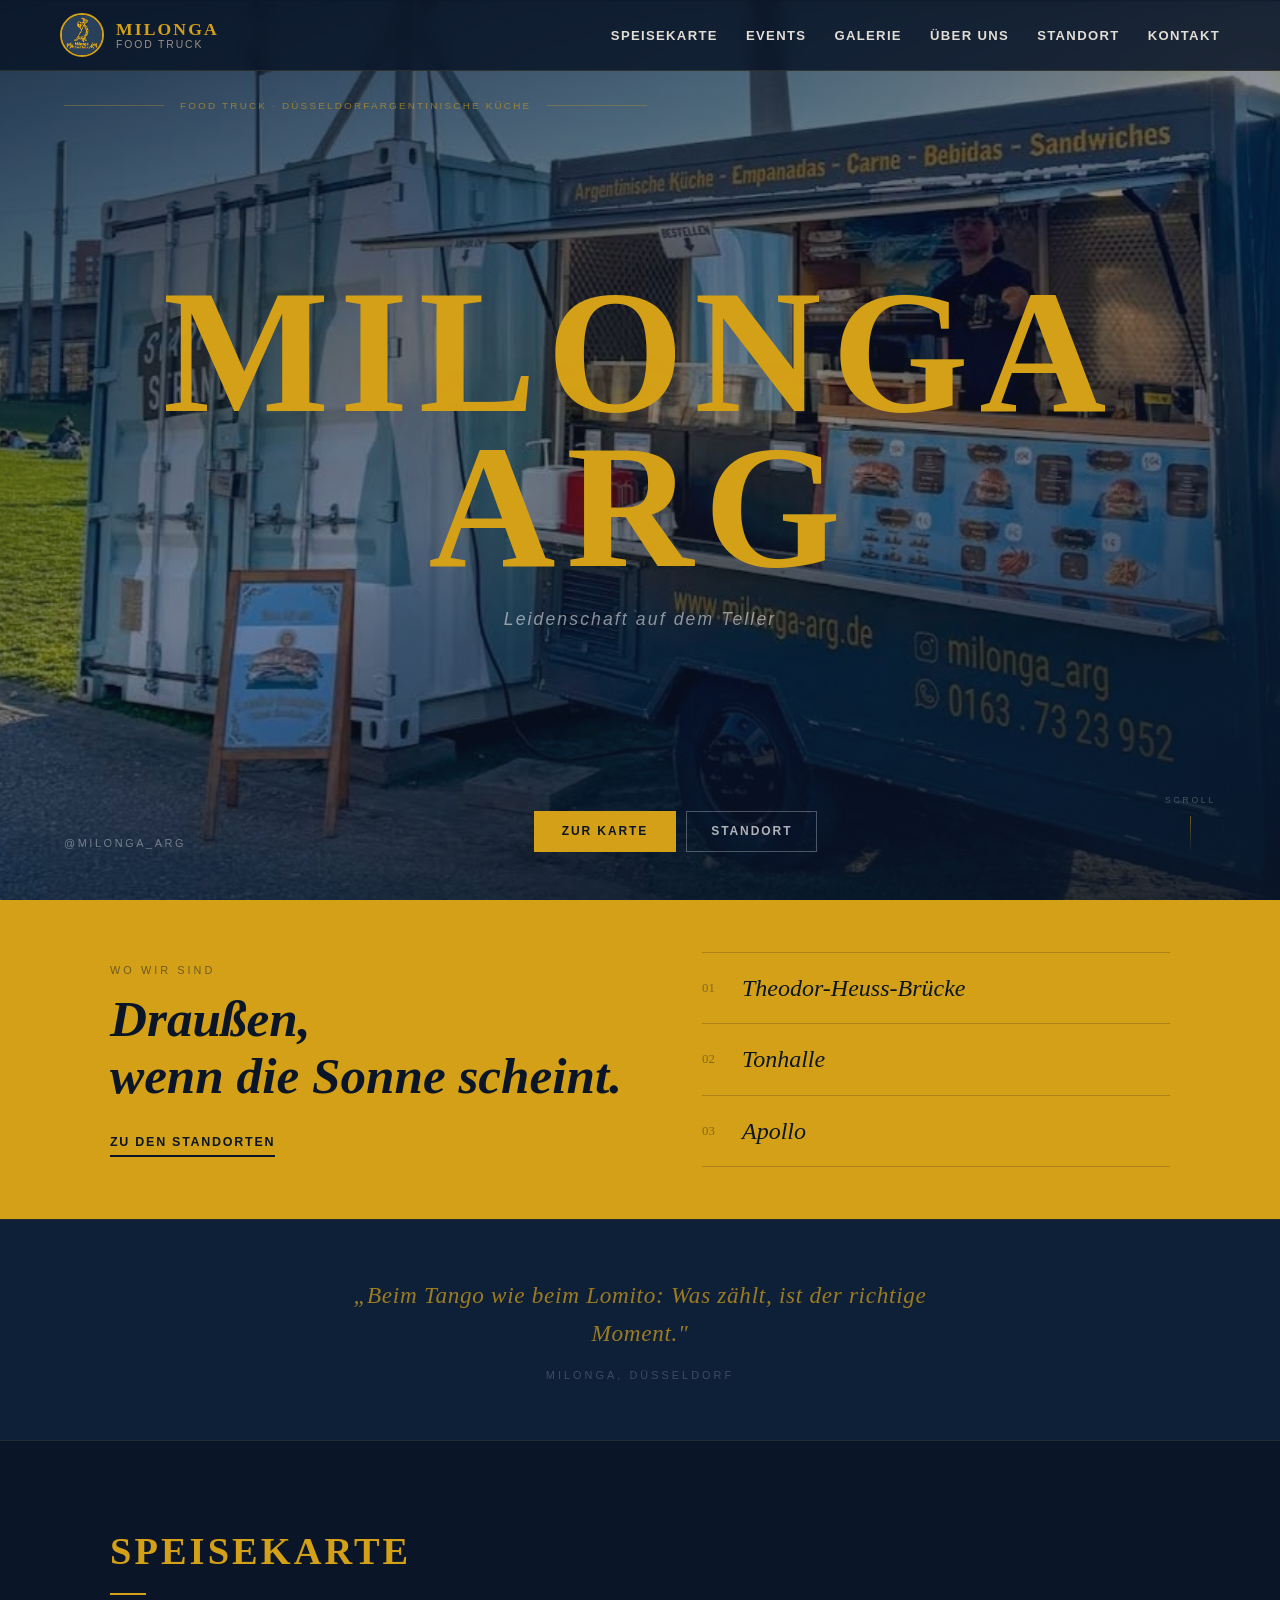
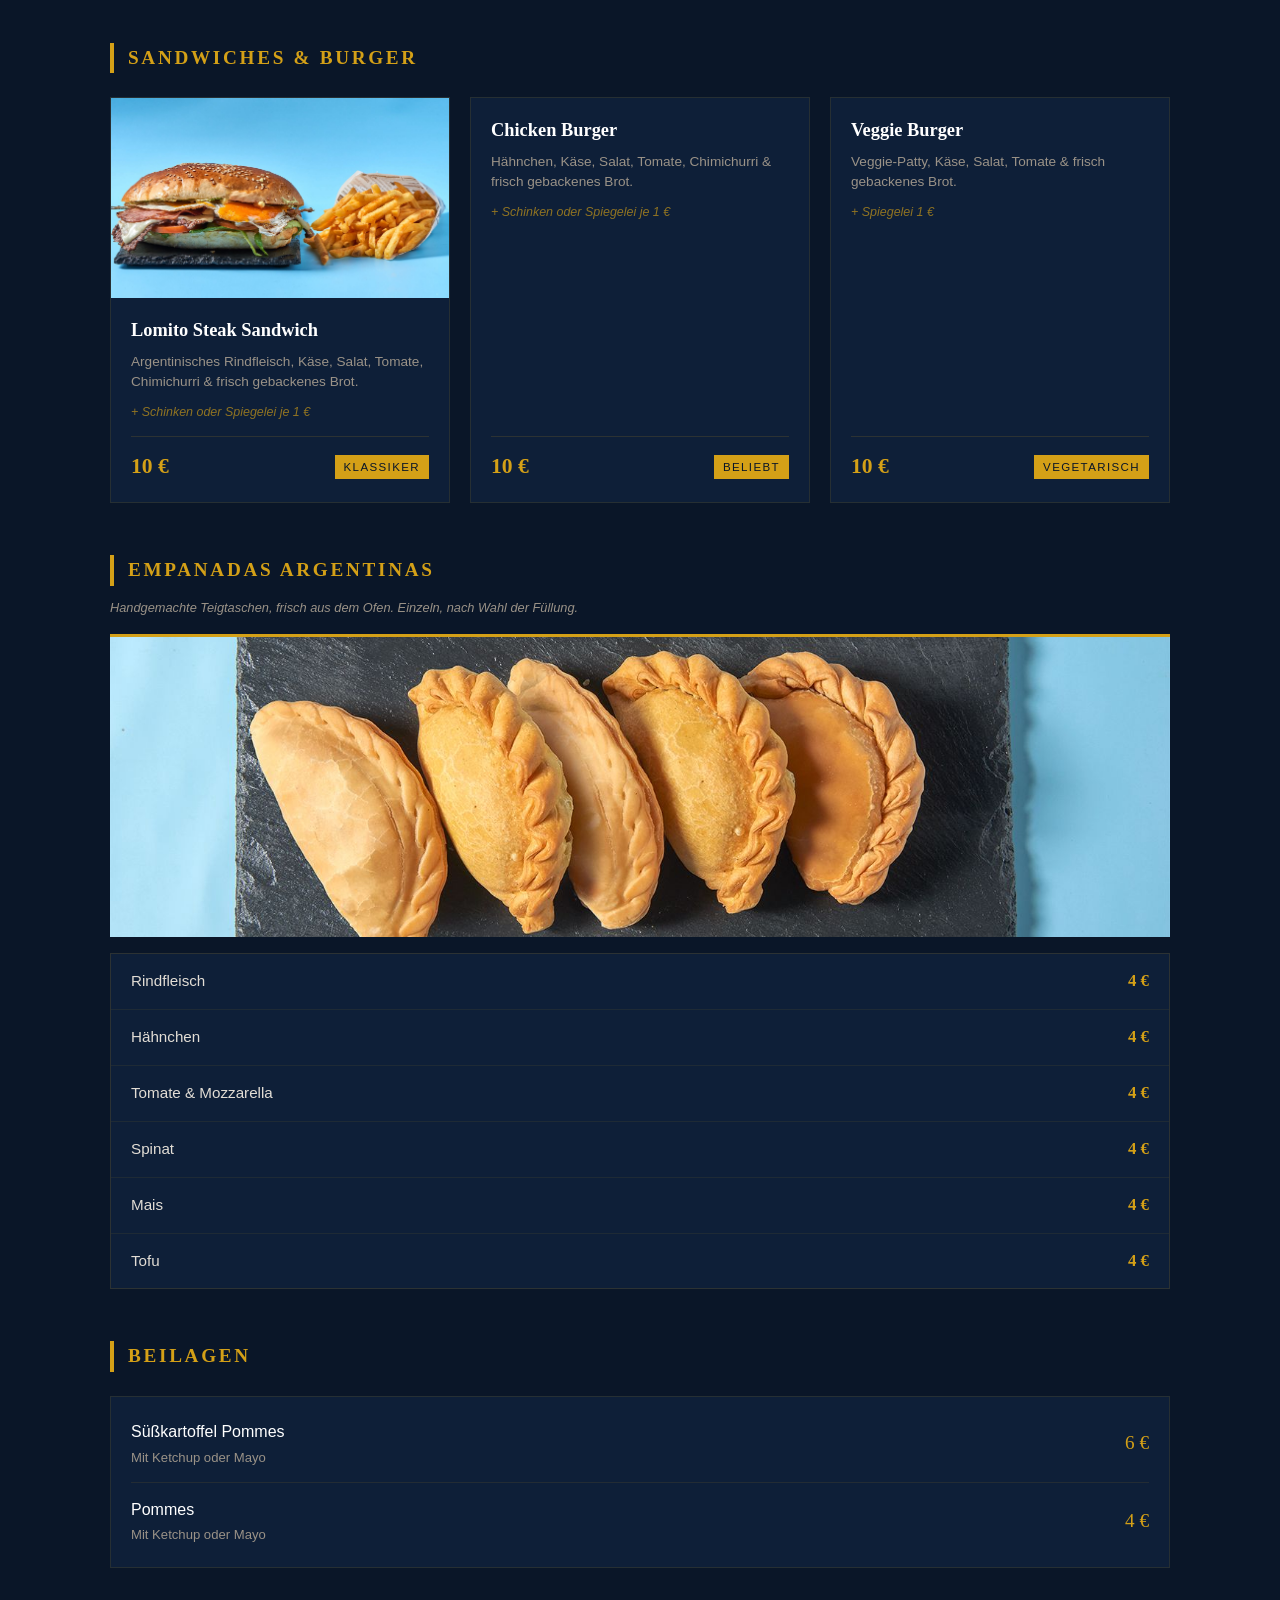
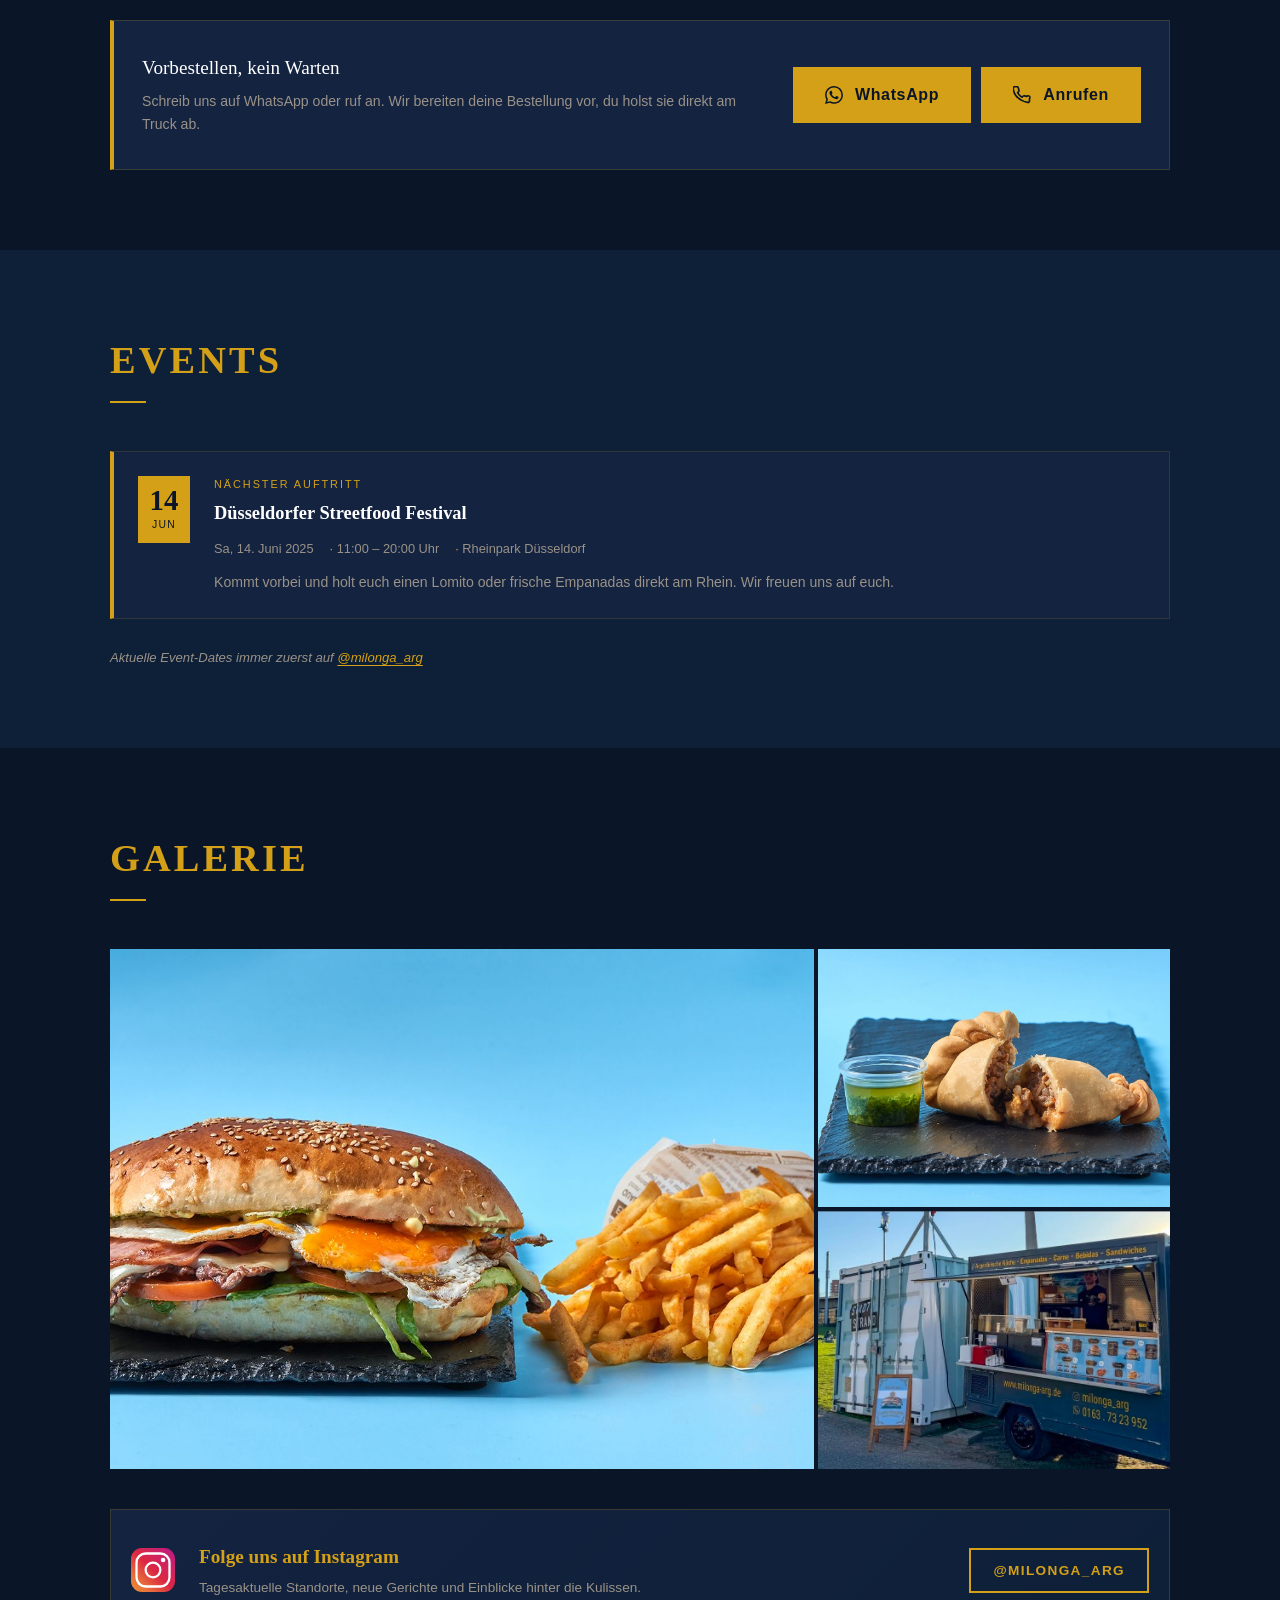
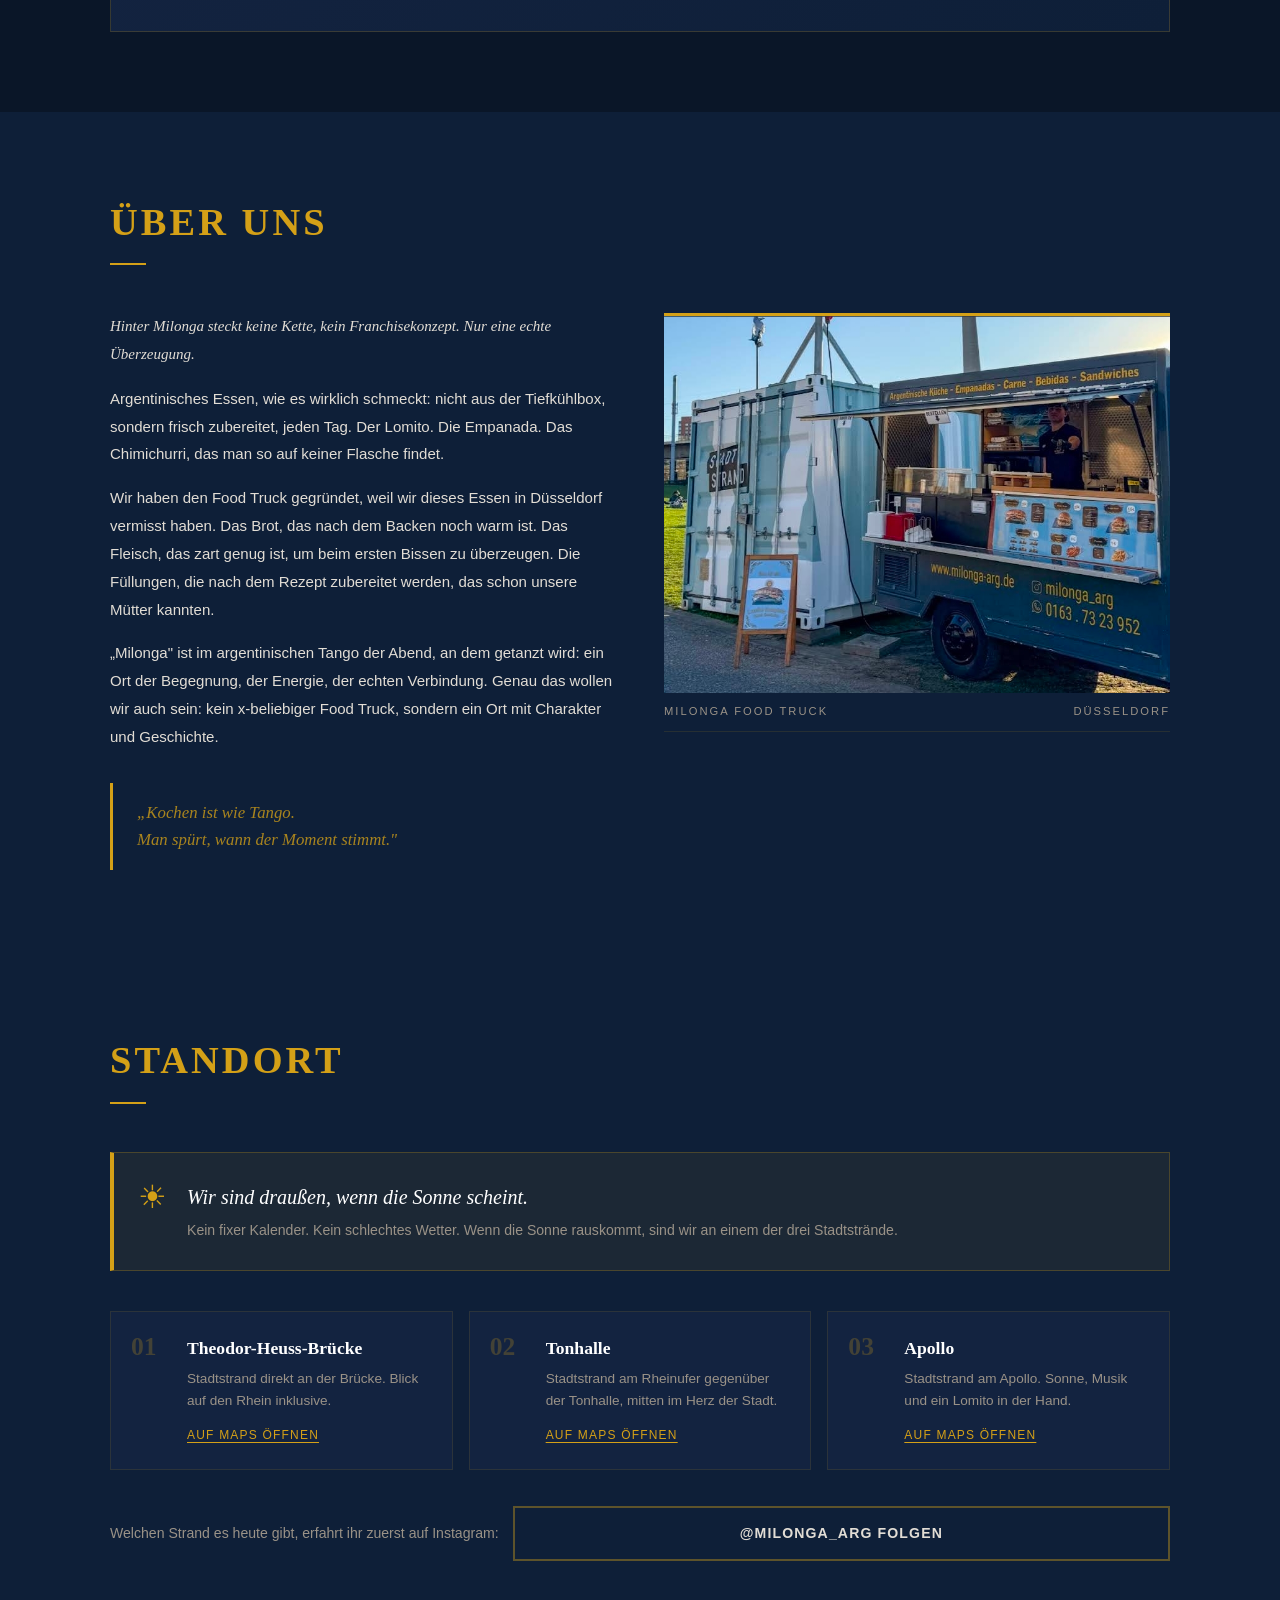
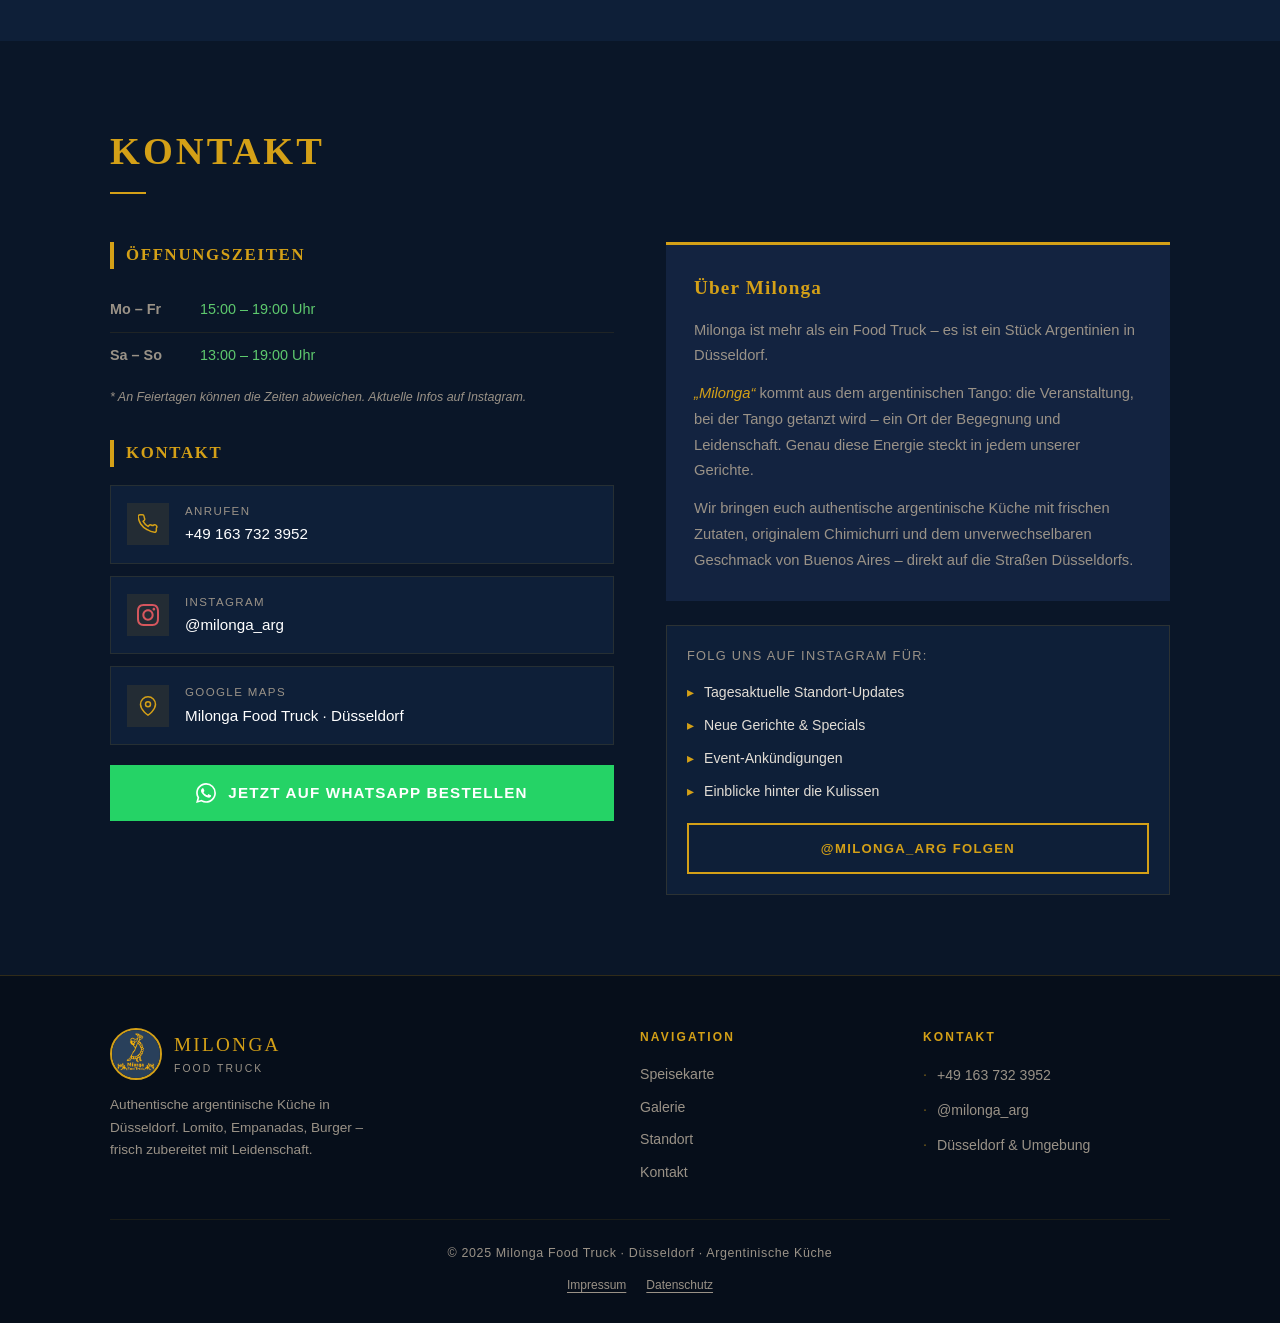
==== index.html @ 4fed6002 "SEO komplett: JSON-LD, Open Graph, Geo-Tags, sitemap, robots.txt - JSON-LD FoodEstablishment Schema " ====
<!DOCTYPE html>
<html lang="de">
<head>
  <meta charset="UTF-8">
  <meta name="viewport" content="width=device-width, initial-scale=1.0">
  <meta name="description" content="Milonga Food Truck – Argentinische Küche in Düsseldorf. Lomito, Empanadas & Burger an der Theodor-Heuss-Brücke, Tonhalle und Apollo. Frisch zubereitet am Rheinufer, wenn die Sonne scheint.">
  <meta name="keywords" content="Food Truck Düsseldorf, argentinisches Essen Düsseldorf, Lomito Düsseldorf, Empanadas Düsseldorf, Stadtstrand Düsseldorf, Theodor-Heuss-Brücke, Tonhalle Düsseldorf, Apollo Düsseldorf, argentinischer Food Truck, Rheinufer Essen, Street Food Düsseldorf">
  <meta name="theme-color" content="#0A1628">
  <meta name="robots" content="index, follow">
  <link rel="canonical" href="https://milonga-foodtruck.de/">

  <!-- Geo Tags Düsseldorf -->
  <meta name="geo.region" content="DE-NW">
  <meta name="geo.placename" content="Düsseldorf">
  <meta name="geo.position" content="51.2217;6.7762">
  <meta name="ICBM" content="51.2217, 6.7762">

  <!-- Open Graph -->
  <meta property="og:type" content="restaurant">
  <meta property="og:url" content="https://milonga-foodtruck.de/">
  <meta property="og:title" content="Milonga Food Truck – Argentinische Küche in Düsseldorf">
  <meta property="og:description" content="Lomito, Empanadas & Burger – frisch zubereitet an Düsseldorfs schönsten Stadtstrände. Theodor-Heuss-Brücke, Tonhalle, Apollo.">
  <meta property="og:image" content="https://milonga-foodtruck.de/img/foodtruck/ea262132-1000150678.jpg">
  <meta property="og:locale" content="de_DE">
  <meta property="og:site_name" content="Milonga Food Truck">

  <!-- Twitter Card -->
  <meta name="twitter:card" content="summary_large_image">
  <meta name="twitter:title" content="Milonga Food Truck – Argentinische Küche in Düsseldorf">
  <meta name="twitter:description" content="Lomito, Empanadas & Burger – frisch zubereitet an Düsseldorfs Stadtstrände. Rheinufer, Theodor-Heuss-Brücke, Tonhalle, Apollo.">
  <meta name="twitter:image" content="https://milonga-foodtruck.de/img/foodtruck/ea262132-1000150678.jpg">

  <title>Milonga Food Truck – Argentinische Küche · Düsseldorf Rheinufer</title>
  <link rel="stylesheet" href="css/style.css">

  <!-- Structured Data: Local Food Truck -->
  <script type="application/ld+json">
  {
    "@context": "https://schema.org",
    "@type": "FoodEstablishment",
    "name": "Milonga Food Truck",
    "description": "Argentinischer Food Truck in Düsseldorf. Lomito, Empanadas, Chicken Burger – frisch zubereitet an den Stadtstrände am Rheinufer.",
    "url": "https://milonga-foodtruck.de",
    "telephone": "+491637323952",
    "email": "hello@milonga-arg.de",
    "servesCuisine": ["Argentinisch", "Street Food", "Südamerikanisch"],
    "priceRange": "€",
    "image": "https://milonga-foodtruck.de/img/foodtruck/ea262132-1000150678.jpg",
    "address": {
      "@type": "PostalAddress",
      "streetAddress": "Rheinwerft 50",
      "addressLocality": "Düsseldorf",
      "postalCode": "40213",
      "addressCountry": "DE"
    },
    "geo": {
      "@type": "GeoCoordinates",
      "latitude": 51.2217,
      "longitude": 6.7762
    },
    "openingHoursSpecification": [
      {
        "@type": "OpeningHoursSpecification",
        "dayOfWeek": ["Monday","Tuesday","Wednesday","Thursday","Friday"],
        "opens": "15:00",
        "closes": "19:00"
      },
      {
        "@type": "OpeningHoursSpecification",
        "dayOfWeek": ["Saturday","Sunday"],
        "opens": "13:00",
        "closes": "19:00"
      }
    ],
    "sameAs": ["https://www.instagram.com/milonga_arg"],
    "areaServed": {
      "@type": "City",
      "name": "Düsseldorf"
    },
    "location": [
      {
        "@type": "Place",
        "name": "Stadtstrand Theodor-Heuss-Brücke",
        "address": {
          "@type": "PostalAddress",
          "addressLocality": "Düsseldorf",
          "addressCountry": "DE"
        }
      },
      {
        "@type": "Place",
        "name": "Stadtstrand Tonhalle",
        "address": {
          "@type": "PostalAddress",
          "addressLocality": "Düsseldorf",
          "addressCountry": "DE"
        }
      },
      {
        "@type": "Place",
        "name": "Stadtstrand Apollo",
        "address": {
          "@type": "PostalAddress",
          "addressLocality": "Düsseldorf",
          "addressCountry": "DE"
        }
      }
    ]
  }
  </script>
</head>
<body>

<!-- ════════════════════════════════════════════════════════════════════
     NAVBAR
════════════════════════════════════════════════════════════════════ -->
<nav id="navbar" role="navigation" aria-label="Hauptnavigation">
  <div class="nav-inner">
    <a href="#hero" class="nav-brand" aria-label="Milonga Food Truck – Startseite">
      <img src="img/logo/37cf4174-1000150687.jpg" alt="Milonga Logo" class="nav-logo">
      <div class="nav-brand-text">
        <span class="nav-brand-name">Milonga</span>
        <span class="nav-brand-sub">Food Truck</span>
      </div>
    </a>

    <ul class="nav-links" role="list">
      <li><a href="#speisekarte">Speisekarte</a></li>
      <li><a href="#events">Events</a></li>
      <li><a href="#galerie">Galerie</a></li>
      <li><a href="#ueber-uns">Über uns</a></li>
      <li><a href="#standort">Standort</a></li>
      <li><a href="#kontakt">Kontakt</a></li>
    </ul>

    <button id="burger" aria-label="Menü öffnen" aria-expanded="false" aria-controls="mobile-nav">
      <span></span>
      <span></span>
      <span></span>
    </button>
  </div>
</nav>

<!-- ════════════════════════════════════════════════════════════════════
     MOBILE NAV OVERLAY
════════════════════════════════════════════════════════════════════ -->
<div id="mobile-nav" role="dialog" aria-label="Mobile Navigation" aria-modal="true">
  <a href="#speisekarte">Speisekarte</a>
  <a href="#events">Events</a>
  <a href="#galerie">Galerie</a>
  <a href="#ueber-uns">Über uns</a>
  <a href="#standort">Standort</a>
  <a href="#kontakt">Kontakt</a>
  <div class="mobile-nav-divider"></div>
  <div class="mobile-nav-social">
    <a href="tel:+491637323952">+49 163 732 3952</a>
    <a href="https://www.instagram.com/milonga_arg" target="_blank" rel="noopener">@milonga_arg</a>
  </div>
</div>

<!-- ════════════════════════════════════════════════════════════════════
     HERO
════════════════════════════════════════════════════════════════════ -->
<section id="hero" aria-label="Willkommen bei Milonga Food Truck">
  <video
    class="hero-video"
    autoplay
    loop
    muted
    playsinline
    poster="img/foodtruck/ea262132-1000150678.jpg"
    aria-hidden="true">
    <source src="video/lv_0_20260512170710.mp4" type="video/mp4">
  </video>
  <div class="hero-overlay"></div>

  <div class="hero-inner">

    <div class="hero-top">
      <span class="hero-rule-line"></span>
      <span class="hero-eyebrow">Food Truck · Düsseldorf<br class="eyebrow-br">Argentinische Küche</span>
      <span class="hero-rule-line"></span>
    </div>

    <div class="hero-center">
      <h1 class="hero-title">Milonga<br>Arg</h1>
      <p class="hero-tagline">Leidenschaft auf dem Teller</p>
    </div>

    <div class="hero-bottom">
      <a href="https://www.instagram.com/milonga_arg" target="_blank" rel="noopener" class="hero-social">@milonga_arg</a>
      <div class="hero-actions">
        <a href="#speisekarte" class="hero-btn-primary">Zur Karte</a>
        <a href="#standort" class="hero-btn-ghost">Standort</a>
      </div>
      <div class="hero-scroll-hint" aria-hidden="true">
        <span>Scroll</span>
        <div class="hero-scroll-bar"></div>
      </div>
    </div>

  </div>
</section>

<!-- Standort-Strip -->
<div class="wo-wir-sind">
  <div class="container">
    <div class="wo-wir-sind-inner">
      <div class="wo-wir-sind-left">
        <p class="wo-wir-sind-label">Wo wir sind</p>
        <h2 class="wo-wir-sind-headline">Draußen,<br>wenn die Sonne scheint.</h2>
        <a href="#standort" class="wo-wir-sind-link">Zu den Standorten</a>
      </div>
      <div class="wo-wir-sind-orte">
        <div class="wo-ort">
          <span class="wo-ort-nr">01</span>
          <span class="wo-ort-name">Theodor-Heuss-Brücke</span>
        </div>
        <div class="wo-ort">
          <span class="wo-ort-nr">02</span>
          <span class="wo-ort-name">Tonhalle</span>
        </div>
        <div class="wo-ort">
          <span class="wo-ort-nr">03</span>
          <span class="wo-ort-name">Apollo</span>
        </div>
      </div>
    </div>
  </div>
</div>

<!-- Quote -->
<div class="site-quote">
  <div class="container">
    <blockquote>
      <p>„Beim Tango wie beim Lomito: Was zählt, ist der richtige Moment."</p>
      <cite>Milonga, Düsseldorf</cite>
    </blockquote>
  </div>
</div>

<!-- ════════════════════════════════════════════════════════════════════
     SPEISEKARTE
════════════════════════════════════════════════════════════════════ -->
<section id="speisekarte" class="section" aria-labelledby="speisekarte-title">
  <div class="container">
    <h2 class="section-title" id="speisekarte-title">Speisekarte</h2>
    <span class="section-line" aria-hidden="true"></span>

    <!-- Sandwiches & Burger -->
    <div class="menu-group fade-in">
      <h3 class="menu-group-title">Sandwiches &amp; Burger</h3>
      <div class="menu-grid">

        <article class="menu-card">
          <img src="img/lomito-pommes/IMG-20260529-WA0011.jpg" alt="Lomito Steak Sandwich mit Pommes" class="menu-card-img" loading="lazy">
          <div class="menu-card-body">
            <div>
              <h4 class="menu-card-name">Lomito Steak Sandwich</h4>
              <p class="menu-card-desc">Argentinisches Rindfleisch, Käse, Salat, Tomate, Chimichurri &amp; frisch gebackenes Brot.</p>
              <p class="menu-card-extras">+ Schinken oder Spiegelei je 1 €</p>
            </div>
            <div class="menu-card-footer">
              <span class="menu-card-price">10 €</span>
              <span class="menu-card-badge">Klassiker</span>
            </div>
          </div>
        </article>

        <article class="menu-card">
          <div class="menu-card-body">
            <div>
              <h4 class="menu-card-name">Chicken Burger</h4>
              <p class="menu-card-desc">Hähnchen, Käse, Salat, Tomate, Chimichurri &amp; frisch gebackenes Brot.</p>
              <p class="menu-card-extras">+ Schinken oder Spiegelei je 1 €</p>
            </div>
            <div class="menu-card-footer">
              <span class="menu-card-price">10 €</span>
              <span class="menu-card-badge">Beliebt</span>
            </div>
          </div>
        </article>

        <article class="menu-card">
          <div class="menu-card-body">
            <div>
              <h4 class="menu-card-name">Veggie Burger</h4>
              <p class="menu-card-desc">Veggie-Patty, Käse, Salat, Tomate &amp; frisch gebackenes Brot.</p>
              <p class="menu-card-extras">+ Spiegelei 1 €</p>
            </div>
            <div class="menu-card-footer">
              <span class="menu-card-price">10 €</span>
              <span class="menu-card-badge">Vegetarisch</span>
            </div>
          </div>
        </article>

      </div>
    </div>

    <!-- Empanadas -->
    <div class="menu-group fade-in">
      <h3 class="menu-group-title">Empanadas Argentinas</h3>
      <p class="menu-group-note">Handgemachte Teigtaschen, frisch aus dem Ofen. Einzeln, nach Wahl der Füllung.</p>
      <div class="empanada-photo">
        <img src="img/empanadas-geschlossen/IMG-20260529-WA0012.jpg" alt="Fünf handgemachte Empanadas Argentinas auf Schiefer" loading="lazy">
      </div>
      <div class="empanada-list">
        <div class="empanada-item">
          <span>Rindfleisch</span>
          <span class="empanada-item-price">4 €</span>
        </div>
        <div class="empanada-item">
          <span>Hähnchen</span>
          <span class="empanada-item-price">4 €</span>
        </div>
        <div class="empanada-item">
          <span>Tomate &amp; Mozzarella</span>
          <span class="empanada-item-price">4 €</span>
        </div>
        <div class="empanada-item">
          <span>Spinat</span>
          <span class="empanada-item-price">4 €</span>
        </div>
        <div class="empanada-item">
          <span>Mais</span>
          <span class="empanada-item-price">4 €</span>
        </div>
        <div class="empanada-item">
          <span>Tofu</span>
          <span class="empanada-item-price">4 €</span>
        </div>
      </div>
    </div>

    <!-- Beilagen -->
    <div class="menu-group fade-in">
      <h3 class="menu-group-title">Beilagen</h3>
      <div class="beilage-box">
        <div class="beilage-row">
          <div>
            <div class="beilage-name">Süßkartoffel Pommes</div>
            <div class="beilage-desc">Mit Ketchup oder Mayo</div>
          </div>
          <span class="beilage-price">6 €</span>
        </div>
        <div class="beilage-row">
          <div>
            <div class="beilage-name">Pommes</div>
            <div class="beilage-desc">Mit Ketchup oder Mayo</div>
          </div>
          <span class="beilage-price">4 €</span>
        </div>
      </div>
    </div>

    <!-- Bestell-CTA -->
    <div class="order-cta fade-in">
      <div class="order-cta-text">
        <p class="order-cta-heading">Vorbestellen, kein Warten</p>
        <p class="order-cta-sub">Schreib uns auf WhatsApp oder ruf an. Wir bereiten deine Bestellung vor, du holst sie direkt am Truck ab.</p>
      </div>
      <div class="order-cta-actions">
        <a href="https://wa.me/491637323952?text=Hallo!%20Ich%20m%C3%B6chte%20gerne%20vorbestellen." target="_blank" rel="noopener" class="order-cta-btn order-cta-btn--wa">
          <svg width="18" height="18" viewBox="0 0 24 24" fill="currentColor" aria-hidden="true">
            <path d="M17.472 14.382c-.297-.149-1.758-.867-2.03-.967-.273-.099-.471-.148-.67.15-.197.297-.767.966-.94 1.164-.173.199-.347.223-.644.075-.297-.15-1.255-.463-2.39-1.475-.883-.788-1.48-1.761-1.653-2.059-.173-.297-.018-.458.13-.606.134-.133.298-.347.446-.52.149-.174.198-.298.298-.497.099-.198.05-.371-.025-.52-.075-.149-.669-1.612-.916-2.207-.242-.579-.487-.5-.669-.51-.173-.008-.371-.01-.57-.01-.198 0-.52.074-.792.372-.272.297-1.04 1.016-1.04 2.479 0 1.462 1.065 2.875 1.213 3.074.149.198 2.096 3.2 5.077 4.487.709.306 1.262.489 1.694.625.712.227 1.36.195 1.871.118.571-.085 1.758-.719 2.006-1.413.248-.694.248-1.289.173-1.413-.074-.124-.272-.198-.57-.347m-5.421 7.403h-.004a9.87 9.87 0 01-5.031-1.378l-.361-.214-3.741.982.998-3.648-.235-.374a9.86 9.86 0 01-1.51-5.26c.001-5.45 4.436-9.884 9.888-9.884 2.64 0 5.122 1.03 6.988 2.898a9.825 9.825 0 012.893 6.994c-.003 5.45-4.437 9.884-9.885 9.884m8.413-18.297A11.815 11.815 0 0012.05 0C5.495 0 .16 5.335.157 11.892c0 2.096.547 4.142 1.588 5.945L.057 24l6.305-1.654a11.882 11.882 0 005.683 1.448h.005c6.554 0 11.89-5.335 11.893-11.893a11.821 11.821 0 00-3.48-8.413z"/>
          </svg>
          WhatsApp
        </a>
        <a href="tel:+491637323952" class="order-cta-btn">
          <svg width="18" height="18" viewBox="0 0 24 24" fill="none" stroke="currentColor" stroke-width="2.2" stroke-linecap="round" stroke-linejoin="round" aria-hidden="true">
            <path d="M22 16.92v3a2 2 0 01-2.18 2 19.79 19.79 0 01-8.63-3.07A19.5 19.5 0 013.27 12 19.79 19.79 0 01.22 3.43 2 2 0 012.22 1h3a2 2 0 012 1.72c.127.96.361 1.903.7 2.81a2 2 0 01-.45 2.11L6.09 8.91a16 16 0 006 6l1.27-1.27a2 2 0 012.11-.45c.907.339 1.85.573 2.81.7A2 2 0 0122 16.92z"/>
          </svg>
          Anrufen
        </a>
      </div>
    </div>
  </div>
</section>

<!-- ════════════════════════════════════════════════════════════════════
     EVENTS
════════════════════════════════════════════════════════════════════ -->
<section id="events" class="section" aria-labelledby="events-title">
  <div class="container">
    <h2 class="section-title" id="events-title">Events</h2>
    <span class="section-line" aria-hidden="true"></span>

    <div class="events-grid">

      <article class="event-card fade-in">
        <div class="event-date">
          <span class="event-day">14</span>
          <span class="event-month">Jun</span>
        </div>
        <div class="event-body">
          <p class="event-label">Nächster Auftritt</p>
          <h3 class="event-name">Düsseldorfer Streetfood Festival</h3>
          <div class="event-meta">
            <span>Sa, 14. Juni 2025</span>
            <span>11:00 – 20:00 Uhr</span>
            <span>Rheinpark Düsseldorf</span>
          </div>
          <p class="event-desc">Kommt vorbei und holt euch einen Lomito oder frische Empanadas direkt am Rhein. Wir freuen uns auf euch.</p>
        </div>
      </article>

    </div>

    <p class="events-hint fade-in">Aktuelle Event-Dates immer zuerst auf <a href="https://www.instagram.com/milonga_arg" target="_blank" rel="noopener">@milonga_arg</a></p>
  </div>
</section>

<!-- ════════════════════════════════════════════════════════════════════
     GALERIE
════════════════════════════════════════════════════════════════════ -->
<section id="galerie" class="section" aria-labelledby="galerie-title">
  <div class="container">
    <h2 class="section-title" id="galerie-title">Galerie</h2>
    <span class="section-line" aria-hidden="true"></span>

    <div class="gallery-grid fade-in">
      <div class="gallery-item">
        <img src="img/lomito-pommes/IMG-20260529-WA0011.jpg" alt="Lomito Steak Sandwich mit Pommes" loading="lazy">
        <div class="gallery-overlay">
          <p class="gallery-caption">Lomito mit Pommes</p>
        </div>
      </div>
      <div class="gallery-item">
        <img src="img/empanada-reis/IMG-20260529-WA0010.jpg" alt="Aufgeschnittene Empanada mit Chimichurri" loading="lazy">
        <div class="gallery-overlay">
          <p class="gallery-caption">Empanada Rindfleisch</p>
        </div>
      </div>
      <div class="gallery-item">
        <img src="img/foodtruck/ea262132-1000150678.jpg" alt="Milonga Food Truck in Düsseldorf" loading="lazy">
        <div class="gallery-overlay">
          <p class="gallery-caption">Unser Truck</p>
        </div>
      </div>
    </div>

    <!-- Instagram Banner -->
    <div class="insta-banner fade-in">
      <div class="insta-banner-inner">
        <svg class="insta-icon" viewBox="0 0 48 48" fill="none" aria-hidden="true">
          <defs>
            <linearGradient id="ig-grad" x1="0" y1="48" x2="48" y2="0" gradientUnits="userSpaceOnUse">
              <stop offset="0%" stop-color="#f09433"/>
              <stop offset="25%" stop-color="#e6683c"/>
              <stop offset="50%" stop-color="#dc2743"/>
              <stop offset="75%" stop-color="#cc2366"/>
              <stop offset="100%" stop-color="#bc1888"/>
            </linearGradient>
          </defs>
          <rect width="48" height="48" rx="12" fill="url(#ig-grad)"/>
          <circle cx="24" cy="24" r="8" stroke="#fff" stroke-width="2.5" fill="none"/>
          <circle cx="35" cy="13" r="2.5" fill="#fff"/>
          <rect x="6" y="6" width="36" height="36" rx="10" stroke="#fff" stroke-width="2.5" fill="none"/>
        </svg>
        <div class="insta-text">
          <h3>Folge uns auf Instagram</h3>
          <p>Tagesaktuelle Standorte, neue Gerichte und Einblicke hinter die Kulissen.</p>
        </div>
        <a href="https://www.instagram.com/milonga_arg" target="_blank" rel="noopener" class="insta-link">
          @milonga_arg
        </a>
      </div>
    </div>
  </div>
</section>

<!-- ════════════════════════════════════════════════════════════════════
     ÜBER UNS
════════════════════════════════════════════════════════════════════ -->
<section id="ueber-uns" class="section" aria-labelledby="ueber-title">
  <div class="container">
    <h2 class="section-title" id="ueber-title">Über uns</h2>
    <span class="section-line" aria-hidden="true"></span>

    <div class="ueber-layout">

      <div class="ueber-text fade-in">
        <p class="ueber-lead">
          Hinter Milonga steckt keine Kette, kein Franchisekonzept. Nur eine echte Überzeugung.
        </p>
        <p>
          Argentinisches Essen, wie es wirklich schmeckt: nicht aus der Tiefkühlbox, sondern
          frisch zubereitet, jeden Tag. Der Lomito. Die Empanada. Das Chimichurri, das man
          so auf keiner Flasche findet.
        </p>
        <p>
          Wir haben den Food Truck gegründet, weil wir dieses Essen in Düsseldorf vermisst haben.
          Das Brot, das nach dem Backen noch warm ist. Das Fleisch, das zart genug ist, um
          beim ersten Bissen zu überzeugen. Die Füllungen, die nach dem Rezept zubereitet werden,
          das schon unsere Mütter kannten.
        </p>
        <p>
          „Milonga" ist im argentinischen Tango der Abend, an dem getanzt wird: ein Ort
          der Begegnung, der Energie, der echten Verbindung. Genau das wollen wir auch sein:
          kein x-beliebiger Food Truck, sondern ein Ort mit Charakter und Geschichte.
        </p>
        <blockquote class="ueber-pullquote">
          „Kochen ist wie Tango.<br>Man spürt, wann der Moment stimmt."
        </blockquote>
      </div>

      <div class="ueber-image fade-in">
        <img src="img/foodtruck/ea262132-1000150678.jpg" alt="Milonga Food Truck in Düsseldorf" loading="lazy">
        <div class="ueber-image-caption">
          <span>Milonga Food Truck</span>
          <span>Düsseldorf</span>
        </div>
      </div>

    </div>
  </div>
</section>

<!-- ════════════════════════════════════════════════════════════════════
     STANDORT
════════════════════════════════════════════════════════════════════ -->
<section id="standort" class="section" aria-labelledby="standort-title">
  <div class="container">
    <h2 class="section-title" id="standort-title">Standort</h2>
    <span class="section-line" aria-hidden="true"></span>

    <!-- Sonne-Banner -->
    <div class="sonne-banner fade-in">
      <div class="sonne-icon" aria-hidden="true">☀</div>
      <div>
        <p class="sonne-headline">Wir sind draußen, wenn die Sonne scheint.</p>
        <p class="sonne-sub">Kein fixer Kalender. Kein schlechtes Wetter. Wenn die Sonne rauskommt, sind wir an einem der drei Stadtstrände.</p>
      </div>
    </div>

    <!-- 3 Standorte -->
    <div class="standort-cards fade-in">

      <div class="standort-card">
        <div class="standort-card-nr">01</div>
        <div>
          <h3 class="standort-card-name">Theodor-Heuss-Brücke</h3>
          <p class="standort-card-desc">Stadtstrand direkt an der Brücke. Blick auf den Rhein inklusive.</p>
          <a href="https://maps.google.com/maps?q=Theodor+Heuss+Brücke+Düsseldorf" target="_blank" rel="noopener" class="standort-card-link">Auf Maps öffnen</a>
        </div>
      </div>

      <div class="standort-card">
        <div class="standort-card-nr">02</div>
        <div>
          <h3 class="standort-card-name">Tonhalle</h3>
          <p class="standort-card-desc">Stadtstrand am Rheinufer gegenüber der Tonhalle, mitten im Herz der Stadt.</p>
          <a href="https://maps.google.com/maps?q=Tonhalle+Düsseldorf+Rhein" target="_blank" rel="noopener" class="standort-card-link">Auf Maps öffnen</a>
        </div>
      </div>

      <div class="standort-card">
        <div class="standort-card-nr">03</div>
        <div>
          <h3 class="standort-card-name">Apollo</h3>
          <p class="standort-card-desc">Stadtstrand am Apollo. Sonne, Musik und ein Lomito in der Hand.</p>
          <a href="https://maps.google.com/maps?q=Apollo+Variete+Düsseldorf+Rhein" target="_blank" rel="noopener" class="standort-card-link">Auf Maps öffnen</a>
        </div>
      </div>

    </div>

    <div class="standort-insta fade-in">
      <p>Welchen Strand es heute gibt, erfahrt ihr zuerst auf Instagram:</p>
      <a href="https://www.instagram.com/milonga_arg" target="_blank" rel="noopener" class="standort-btn">@milonga_arg folgen</a>
    </div>
  </div>
</section>

<!-- ════════════════════════════════════════════════════════════════════
     KONTAKT
════════════════════════════════════════════════════════════════════ -->
<section id="kontakt" class="section" aria-labelledby="kontakt-title">
  <div class="container">
    <h2 class="section-title" id="kontakt-title">Kontakt</h2>
    <span class="section-line" aria-hidden="true"></span>

    <div class="kontakt-grid">

      <!-- Links: Öffnungszeiten + Kontaktkarten -->
      <div>
        <h3 style="font-family:var(--font-serif);font-size:1.05rem;color:var(--gold);letter-spacing:0.1em;text-transform:uppercase;margin-bottom:18px;border-left:4px solid var(--gold);padding-left:12px;">Öffnungszeiten</h3>
        <table class="hours-table" aria-label="Öffnungszeiten">
          <tbody>
            <tr>
              <td>Mo – Fr</td>
              <td class="hours-open">15:00 – 19:00 Uhr</td>
            </tr>
            <tr>
              <td>Sa – So</td>
              <td class="hours-open">13:00 – 19:00 Uhr</td>
            </tr>
          </tbody>
        </table>
        <p style="font-size:0.78rem;color:var(--text-dim);margin-top:10px;font-style:italic;">* An Feiertagen können die Zeiten abweichen. Aktuelle Infos auf Instagram.</p>

        <div style="margin-top:32px;">
          <h3 style="font-family:var(--font-serif);font-size:1.05rem;color:var(--gold);letter-spacing:0.1em;text-transform:uppercase;margin-bottom:18px;border-left:4px solid var(--gold);padding-left:12px;">Kontakt</h3>
          <div class="contact-cards">
            <a href="tel:+491637323952" class="contact-card">
              <div class="contact-icon">
                <svg width="20" height="20" viewBox="0 0 24 24" fill="none" stroke="var(--gold)" stroke-width="1.8" stroke-linecap="round" stroke-linejoin="round" aria-hidden="true">
                  <path d="M22 16.92v3a2 2 0 01-2.18 2 19.79 19.79 0 01-8.63-3.07A19.5 19.5 0 013.27 12 19.79 19.79 0 01.22 3.43 2 2 0 012.22 1h3a2 2 0 012 1.72c.127.96.361 1.903.7 2.81a2 2 0 01-.45 2.11L6.09 8.91a16 16 0 006 6l1.27-1.27a2 2 0 012.11-.45c.907.339 1.85.573 2.81.7A2 2 0 0122 16.92z"/>
                </svg>
              </div>
              <div>
                <div class="contact-info-label">Anrufen</div>
                <div class="contact-info-value">+49 163 732 3952</div>
              </div>
            </a>
            <a href="https://www.instagram.com/milonga_arg" target="_blank" rel="noopener" class="contact-card">
              <div class="contact-icon">
                <svg width="22" height="22" viewBox="0 0 24 24" aria-hidden="true">
                  <defs>
                    <linearGradient id="ig2" x1="0" y1="24" x2="24" y2="0">
                      <stop offset="0%" stop-color="#f09433"/>
                      <stop offset="100%" stop-color="#bc1888"/>
                    </linearGradient>
                  </defs>
                  <path fill="url(#ig2)" d="M12 2.163c3.204 0 3.584.012 4.85.07 3.252.148 4.771 1.691 4.919 4.919.058 1.265.069 1.645.069 4.849 0 3.205-.012 3.584-.069 4.849-.149 3.225-1.664 4.771-4.919 4.919-1.266.058-1.644.07-4.85.07-3.204 0-3.584-.012-4.849-.07-3.26-.149-4.771-1.699-4.919-4.92-.058-1.265-.07-1.644-.07-4.849 0-3.204.013-3.583.07-4.849.149-3.227 1.664-4.771 4.919-4.919 1.266-.057 1.645-.069 4.849-.069zm0-2.163c-3.259 0-3.667.014-4.947.072-4.358.2-6.78 2.618-6.98 6.98-.059 1.281-.073 1.689-.073 4.948 0 3.259.014 3.668.072 4.948.2 4.358 2.618 6.78 6.98 6.98 1.281.058 1.689.072 4.948.072 3.259 0 3.668-.014 4.948-.072 4.354-.2 6.782-2.618 6.979-6.98.059-1.28.073-1.689.073-4.948 0-3.259-.014-3.667-.072-4.947-.196-4.354-2.617-6.78-6.979-6.98-1.281-.059-1.69-.073-4.949-.073zm0 5.838c-3.403 0-6.162 2.759-6.162 6.162s2.759 6.163 6.162 6.163 6.162-2.759 6.162-6.163c0-3.403-2.759-6.162-6.162-6.162zm0 10.162c-2.209 0-4-1.79-4-4 0-2.209 1.791-4 4-4s4 1.791 4 4c0 2.21-1.791 4-4 4zm6.406-11.845c-.796 0-1.441.645-1.441 1.44s.645 1.44 1.441 1.44c.795 0 1.439-.645 1.439-1.44s-.644-1.44-1.439-1.44z"/>
                </svg>
              </div>
              <div>
                <div class="contact-info-label">Instagram</div>
                <div class="contact-info-value">@milonga_arg</div>
              </div>
            </a>

            <a href="https://maps.app.goo.gl/frRhCTtaYhDqFbDd8" target="_blank" rel="noopener" class="contact-card">
              <div class="contact-icon">
                <svg width="20" height="20" viewBox="0 0 24 24" fill="none" stroke="var(--gold)" stroke-width="1.8" stroke-linecap="round" stroke-linejoin="round" aria-hidden="true">
                  <path d="M21 10c0 7-9 13-9 13S3 17 3 10a9 9 0 0118 0z"/><circle cx="12" cy="10" r="3"/>
                </svg>
              </div>
              <div>
                <div class="contact-info-label">Google Maps</div>
                <div class="contact-info-value">Milonga Food Truck · Düsseldorf</div>
              </div>
            </a>
          </div>

          <a href="https://wa.me/491637323952?text=Hallo!%20Ich%20m%C3%B6chte%20gerne%20bestellen." target="_blank" rel="noopener" class="whatsapp-cta">
            <svg width="20" height="20" viewBox="0 0 24 24" fill="currentColor" aria-hidden="true">
              <path d="M17.472 14.382c-.297-.149-1.758-.867-2.03-.967-.273-.099-.471-.148-.67.15-.197.297-.767.966-.94 1.164-.173.199-.347.223-.644.075-.297-.15-1.255-.463-2.39-1.475-.883-.788-1.48-1.761-1.653-2.059-.173-.297-.018-.458.13-.606.134-.133.298-.347.446-.52.149-.174.198-.298.298-.497.099-.198.05-.371-.025-.52-.075-.149-.669-1.612-.916-2.207-.242-.579-.487-.5-.669-.51-.173-.008-.371-.01-.57-.01-.198 0-.52.074-.792.372-.272.297-1.04 1.016-1.04 2.479 0 1.462 1.065 2.875 1.213 3.074.149.198 2.096 3.2 5.077 4.487.709.306 1.262.489 1.694.625.712.227 1.36.195 1.871.118.571-.085 1.758-.719 2.006-1.413.248-.694.248-1.289.173-1.413-.074-.124-.272-.198-.57-.347m-5.421 7.403h-.004a9.87 9.87 0 01-5.031-1.378l-.361-.214-3.741.982.998-3.648-.235-.374a9.86 9.86 0 01-1.51-5.26c.001-5.45 4.436-9.884 9.888-9.884 2.64 0 5.122 1.03 6.988 2.898a9.825 9.825 0 012.893 6.994c-.003 5.45-4.437 9.884-9.885 9.884m8.413-18.297A11.815 11.815 0 0012.05 0C5.495 0 .16 5.335.157 11.892c0 2.096.547 4.142 1.588 5.945L.057 24l6.305-1.654a11.882 11.882 0 005.683 1.448h.005c6.554 0 11.89-5.335 11.893-11.893a11.821 11.821 0 00-3.48-8.413z"/>
            </svg>
            Jetzt auf WhatsApp bestellen
          </a>
        </div>
      </div>

      <!-- Rechts: Über Milonga -->
      <div class="fade-in">
        <div class="about-box">
          <h3>Über Milonga</h3>
          <p>
            Milonga ist mehr als ein Food Truck – es ist ein Stück Argentinien in Düsseldorf.
          </p>
          <p>
            <span class="about-highlight">&bdquo;Milonga&ldquo;</span> kommt aus dem argentinischen Tango:
            die Veranstaltung, bei der Tango getanzt wird – ein Ort der Begegnung und Leidenschaft.
            Genau diese Energie steckt in jedem unserer Gerichte.
          </p>
          <p>
            Wir bringen euch authentische argentinische Küche mit frischen Zutaten,
            originalem Chimichurri und dem unverwechselbaren Geschmack von Buenos Aires –
            direkt auf die Straßen Düsseldorfs.
          </p>
        </div>

        <div style="margin-top:24px;padding:20px;background:var(--navy-mid);border:1px solid rgba(212,160,23,0.15);">
          <p style="font-size:0.8rem;color:var(--text-dim);letter-spacing:0.1em;text-transform:uppercase;margin-bottom:14px;">Folg uns auf Instagram für:</p>
          <ul style="display:flex;flex-direction:column;gap:10px;">
            <li style="display:flex;align-items:center;gap:10px;font-size:0.88rem;color:var(--text);">
              <span style="color:var(--gold);font-size:0.9rem;">▸</span> Tagesaktuelle Standort-Updates
            </li>
            <li style="display:flex;align-items:center;gap:10px;font-size:0.88rem;color:var(--text);">
              <span style="color:var(--gold);font-size:0.9rem;">▸</span> Neue Gerichte &amp; Specials
            </li>
            <li style="display:flex;align-items:center;gap:10px;font-size:0.88rem;color:var(--text);">
              <span style="color:var(--gold);font-size:0.9rem;">▸</span> Event-Ankündigungen
            </li>
            <li style="display:flex;align-items:center;gap:10px;font-size:0.88rem;color:var(--text);">
              <span style="color:var(--gold);font-size:0.9rem;">▸</span> Einblicke hinter die Kulissen
            </li>
          </ul>
          <a href="https://www.instagram.com/milonga_arg" target="_blank" rel="noopener" class="btn btn-outline" style="margin-top:20px;display:block;text-align:center;font-size:0.82rem;">
            @milonga_arg folgen
          </a>
        </div>
      </div>

    </div>
  </div>
</section>

<!-- ════════════════════════════════════════════════════════════════════
     FOOTER
════════════════════════════════════════════════════════════════════ -->
<footer id="footer" role="contentinfo">
  <div class="container">
    <div class="footer-grid">

      <div class="footer-brand">
        <div class="footer-logo-row">
          <img src="img/logo/37cf4174-1000150687.jpg" alt="Milonga Logo" class="footer-logo">
          <div>
            <div class="footer-brand-name">Milonga</div>
            <div class="footer-brand-sub">Food Truck</div>
          </div>
        </div>
        <p class="footer-desc">
          Authentische argentinische Küche in Düsseldorf.
          Lomito, Empanadas, Burger – frisch zubereitet mit Leidenschaft.
        </p>
      </div>

      <div>
        <p class="footer-col-title">Navigation</p>
        <nav class="footer-nav" aria-label="Footer Navigation">
          <a href="#speisekarte">Speisekarte</a>
          <a href="#galerie">Galerie</a>
          <a href="#standort">Standort</a>
          <a href="#kontakt">Kontakt</a>
        </nav>
      </div>

      <div>
        <p class="footer-col-title">Kontakt</p>
        <div class="footer-contact">
          <a href="tel:+491637323952" class="footer-contact-item">
            +49 163 732 3952
          </a>
          <a href="https://www.instagram.com/milonga_arg" target="_blank" rel="noopener" class="footer-contact-item">
            @milonga_arg
          </a>
          <a href="https://maps.app.goo.gl/frRhCTtaYhDqFbDd8" target="_blank" rel="noopener" class="footer-contact-item">
            Düsseldorf &amp; Umgebung
          </a>
        </div>
      </div>

    </div>

    <div class="footer-bottom">
      <p class="footer-copyright">
        &copy; 2025 Milonga Food Truck &middot; Düsseldorf &middot; Argentinische Küche
      </p>
      <div class="footer-legal">
        <a href="impressum.html">Impressum</a>
        <a href="datenschutz.html">Datenschutz</a>
      </div>
    </div>
  </div>
</footer>

<script src="js/main.js"></script>
</body>
</html>
---- css/style.css ----
/* ── Variables ─────────────────────────────────────────────────── */
:root {
  --navy:      #0A1628;
  --navy-mid:  #0e1f38;
  --navy-light:#132340;
  --gold:      #D4A017;
  --gold-dark: #b8880f;
  --gold-light:#e8b82a;
  --white:     #ffffff;
  --text:      #e2ddd5;
  --text-dim:  #9a9287;
  --green-wa:  #25D366;
  --font-serif: Georgia, 'Times New Roman', serif;
  --font-sans:  'Segoe UI', Arial, sans-serif;
  --transition: 0.25s ease;
  --nav-h:     70px;
}

/* ── Reset ──────────────────────────────────────────────────────── */
*, *::before, *::after { box-sizing: border-box; margin: 0; padding: 0; }
html { scroll-behavior: smooth; font-size: 16px; }
body {
  background: var(--navy);
  color: var(--text);
  font-family: var(--font-sans);
  line-height: 1.6;
  overflow-x: hidden;
}
img { display: block; max-width: 100%; }
a  { color: inherit; text-decoration: none; }
ul { list-style: none; }
button { cursor: pointer; border: none; background: none; font-family: inherit; }

/* ── Utility ────────────────────────────────────────────────────── */
.container {
  width: 100%;
  max-width: 1100px;
  margin: 0 auto;
  padding: 0 20px;
}
.section {
  padding: 80px 0;
}
.section-title {
  font-family: var(--font-serif);
  font-size: clamp(1.6rem, 5vw, 2.4rem);
  color: var(--gold);
  letter-spacing: 0.08em;
  text-transform: uppercase;
  text-align: left;
  margin-bottom: 10px;
}
.section-line {
  display: block;
  width: 36px;
  height: 2px;
  background: var(--gold);
  margin: 0 0 48px;
}
.btn {
  display: inline-block;
  padding: 13px 28px;
  font-size: 0.9rem;
  font-weight: 700;
  letter-spacing: 0.1em;
  text-transform: uppercase;
  transition: background var(--transition), color var(--transition), transform var(--transition);
}
.btn-gold {
  background: var(--gold);
  color: var(--navy);
}
.btn-gold:hover {
  background: var(--gold-light);
  transform: translateY(-2px);
}
.btn-outline {
  background: transparent;
  color: var(--gold);
  border: 2px solid var(--gold);
}
.btn-outline:hover {
  background: var(--gold);
  color: var(--navy);
  transform: translateY(-2px);
}
.btn-green {
  background: var(--green-wa);
  color: var(--white);
}
.btn-green:hover {
  background: #1ebe57;
  transform: translateY(-2px);
}

/* ── Navbar ─────────────────────────────────────────────────────── */
#navbar {
  position: fixed;
  top: 0;
  left: 0;
  width: 100%;
  z-index: 1000;
  background: rgba(10, 22, 40, 0.85);
  backdrop-filter: blur(8px);
  -webkit-backdrop-filter: blur(8px);
  border-bottom: 1px solid rgba(212, 160, 23, 0.15);
  transition: background var(--transition), box-shadow var(--transition);
}
.nav-inner {
  display: flex;
  align-items: center;
  justify-content: space-between;
  height: var(--nav-h);
  padding: 0 20px;
  max-width: 1200px;
  margin: 0 auto;
}
.nav-brand {
  display: flex;
  align-items: center;
  gap: 12px;
}
.nav-logo {
  width: 44px;
  height: 44px;
  border-radius: 50%;
  border: 2px solid var(--gold);
  object-fit: cover;
  flex-shrink: 0;
}
.nav-brand-text {
  display: flex;
  flex-direction: column;
  line-height: 1.1;
}
.nav-brand-name {
  font-family: var(--font-serif);
  font-size: 1.1rem;
  color: var(--gold);
  letter-spacing: 0.12em;
  text-transform: uppercase;
  font-weight: bold;
}
.nav-brand-sub {
  font-size: 0.65rem;
  color: var(--text-dim);
  letter-spacing: 0.18em;
  text-transform: uppercase;
}
.nav-links {
  display: none;
  gap: clamp(16px, 2.2vw, 32px);
  align-items: center;
}
.nav-links a {
  font-size: 0.82rem;
  font-weight: 600;
  letter-spacing: 0.1em;
  text-transform: uppercase;
  color: var(--text);
  position: relative;
  padding-bottom: 4px;
  transition: color var(--transition);
}
.nav-links a::after {
  content: '';
  position: absolute;
  bottom: 0;
  left: 0;
  width: 0;
  height: 2px;
  background: var(--gold);
  transition: width var(--transition);
}
.nav-links a:hover { color: var(--gold); }
.nav-links a:hover::after { width: 100%; }

/* Burger */
#burger {
  display: flex;
  flex-direction: column;
  justify-content: space-between;
  width: 28px;
  height: 20px;
  padding: 0;
  z-index: 1100;
}
#burger span {
  display: block;
  width: 100%;
  height: 2px;
  background: var(--gold);
  transition: transform 0.3s ease, opacity 0.3s ease;
  transform-origin: center;
}
#burger.active span:nth-child(1) { transform: translateY(9px) rotate(45deg); }
#burger.active span:nth-child(2) { opacity: 0; transform: scaleX(0); }
#burger.active span:nth-child(3) { transform: translateY(-9px) rotate(-45deg); }

/* ── Mobile Nav Overlay ─────────────────────────────────────────── */
#mobile-nav {
  position: fixed;
  inset: 0;
  background: var(--navy);
  z-index: 999;
  display: flex;
  flex-direction: column;
  align-items: center;
  justify-content: flex-start;
  gap: 4px;
  padding: calc(var(--nav-h) + 24px) 24px 40px;
  overflow-y: auto;
  opacity: 0;
  visibility: hidden;
  transition: opacity 0.3s ease, visibility 0.3s ease;
}
#mobile-nav.open {
  opacity: 1;
  visibility: visible;
}
#mobile-nav a {
  font-family: var(--font-serif);
  font-size: clamp(1.6rem, 8vw, 2.4rem);
  color: var(--text);
  letter-spacing: 0.08em;
  text-transform: uppercase;
  padding: 12px 24px;
  transition: color var(--transition);
  border-bottom: 1px solid rgba(212,160,23,0.12);
  width: 260px;
  text-align: center;
}
#mobile-nav a:hover { color: var(--gold); }
.mobile-nav-divider {
  width: 40px;
  height: 2px;
  background: var(--gold);
  margin: 8px 0;
  opacity: 0.5;
}
.mobile-nav-social {
  display: flex;
  gap: 20px;
  margin-top: 20px;
}
.mobile-nav-social a {
  font-size: 0.8rem !important;
  letter-spacing: 0.15em !important;
  border: none !important;
  color: var(--text-dim) !important;
  width: auto !important;
  padding: 4px 8px !important;
}
.mobile-nav-social a:hover { color: var(--gold) !important; }

/* ── Hero ───────────────────────────────────────────────────────── */
#hero {
  position: relative;
  height: 100vh;
  min-height: 640px;
  overflow: hidden;
}
.hero-video {
  position: absolute;
  inset: 0;
  width: 100%;
  height: 100%;
  object-fit: cover;
  object-position: center;
  z-index: 0;
}
.hero-overlay {
  position: absolute;
  inset: 0;
  z-index: 1;
  background: linear-gradient(
    160deg,
    rgba(10,22,40,0.82) 0%,
    rgba(10,22,40,0.38) 50%,
    rgba(10,22,40,0.92) 100%
  );
}
.hero-inner {
  position: absolute;
  inset: 0;
  z-index: 2;
  display: flex;
  flex-direction: column;
  justify-content: space-between;
  padding: calc(var(--nav-h) + 28px) clamp(24px, 5vw, 64px) 48px;
}
.hero-top {
  display: flex;
  align-items: center;
  gap: 16px;
}
.hero-rule-line {
  flex: 1;
  height: 1px;
  background: rgba(212,160,23,0.3);
  max-width: 100px;
}
.hero-eyebrow {
  font-size: 0.62rem;
  letter-spacing: 0.22em;
  text-transform: uppercase;
  color: rgba(212,160,23,0.6);
  text-align: center;
}
.hero-center {
  text-align: center;
}
.hero-title {
  font-family: var(--font-serif);
  font-size: clamp(3rem, 14vw, 11rem);
  color: var(--gold);
  letter-spacing: 0.06em;
  text-transform: uppercase;
  line-height: 0.88;
  text-shadow: 0 0 120px rgba(212,160,23,0.18);
}
.hero-tagline {
  font-style: italic;
  font-size: clamp(0.88rem, 2vw, 1.1rem);
  color: rgba(255,255,255,0.52);
  letter-spacing: 0.12em;
  margin-top: 20px;
}
.hero-bottom {
  display: flex;
  align-items: flex-end;
  justify-content: space-between;
  gap: 16px;
  flex-wrap: wrap;
}
.hero-social {
  font-size: 0.68rem;
  letter-spacing: 0.24em;
  text-transform: uppercase;
  color: rgba(255,255,255,0.38);
  transition: color var(--transition);
}
.hero-social:hover { color: var(--gold); }
.hero-actions {
  display: flex;
  gap: 10px;
  align-items: center;
  flex-wrap: wrap;
}
.hero-btn-primary {
  display: inline-block;
  padding: 11px 28px;
  background: var(--gold);
  color: var(--navy);
  font-size: 0.75rem;
  font-weight: 700;
  letter-spacing: 0.16em;
  text-transform: uppercase;
  transition: background var(--transition), transform var(--transition);
}
.hero-btn-primary:hover {
  background: var(--gold-light);
  transform: translateY(-2px);
}
.hero-btn-ghost {
  display: inline-block;
  padding: 10px 24px;
  border: 1px solid rgba(255,255,255,0.28);
  color: rgba(255,255,255,0.68);
  font-size: 0.75rem;
  font-weight: 600;
  letter-spacing: 0.16em;
  text-transform: uppercase;
  transition: border-color var(--transition), color var(--transition);
}
.hero-btn-ghost:hover {
  border-color: var(--gold);
  color: var(--gold);
}
.hero-scroll-hint {
  display: flex;
  flex-direction: column;
  align-items: center;
  gap: 8px;
  font-size: 0.54rem;
  letter-spacing: 0.32em;
  text-transform: uppercase;
  color: rgba(255,255,255,0.25);
  animation: scroll-drift 2.8s ease-in-out infinite;
}
.hero-scroll-bar {
  width: 1px;
  height: 36px;
  background: linear-gradient(to bottom, rgba(212,160,23,0.5), transparent);
}
@keyframes scroll-drift {
  0%, 100% { transform: translateY(0); opacity: 0.5; }
  50% { transform: translateY(8px); opacity: 1; }
}

/* ── Wo wir sind ────────────────────────────────────────────────── */
.wo-wir-sind {
  background: var(--gold);
  padding: 52px 0;
}
.wo-wir-sind-inner {
  display: flex;
  flex-direction: column;
  gap: 40px;
}
.wo-wir-sind-label {
  font-size: 0.68rem;
  letter-spacing: 0.28em;
  text-transform: uppercase;
  color: rgba(10,22,40,0.5);
  margin-bottom: 12px;
}
.wo-wir-sind-headline {
  font-family: var(--font-serif);
  font-size: clamp(2rem, 6vw, 3.2rem);
  color: var(--navy);
  line-height: 1.1;
  font-style: italic;
  margin-bottom: 24px;
}
.wo-wir-sind-link {
  display: inline-block;
  font-size: 0.78rem;
  font-weight: 700;
  letter-spacing: 0.14em;
  text-transform: uppercase;
  color: var(--navy);
  border-bottom: 2px solid var(--navy);
  padding-bottom: 2px;
  transition: opacity var(--transition);
}
.wo-wir-sind-link:hover { opacity: 0.6; }
.wo-wir-sind-orte {
  display: flex;
  flex-direction: column;
  gap: 0;
  border-top: 1px solid rgba(10,22,40,0.2);
}
.wo-ort {
  display: flex;
  align-items: center;
  gap: 16px;
  padding: 16px 0;
  border-bottom: 1px solid rgba(10,22,40,0.2);
}
.wo-ort-nr {
  font-family: var(--font-serif);
  font-size: 0.8rem;
  color: rgba(10,22,40,0.4);
  min-width: 24px;
}
.wo-ort-name {
  font-family: var(--font-serif);
  font-size: clamp(1.1rem, 3vw, 1.5rem);
  color: var(--navy);
  font-style: italic;
}
@media (min-width: 768px) {
  .wo-wir-sind-inner { flex-direction: row; align-items: center; gap: 80px; }
  .wo-wir-sind-left { flex-shrink: 0; }
  .wo-wir-sind-orte { flex: 1; }
}

/* ── Zitat-Banner ───────────────────────────────────────────────── */
.site-quote {
  background: var(--navy-mid);
  padding: 56px 0;
  border-top: 1px solid rgba(212,160,23,0.1);
  border-bottom: 1px solid rgba(212,160,23,0.1);
}
.site-quote blockquote {
  text-align: center;
  max-width: 680px;
  margin: 0 auto;
  padding: 0 24px;
}
.site-quote blockquote p {
  font-family: var(--font-serif);
  font-size: clamp(1.05rem, 3vw, 1.45rem);
  font-style: italic;
  color: rgba(212,160,23,0.72);
  letter-spacing: 0.03em;
  line-height: 1.65;
}
.site-quote cite {
  display: block;
  margin-top: 14px;
  font-size: 0.68rem;
  letter-spacing: 0.28em;
  text-transform: uppercase;
  color: rgba(255,255,255,0.2);
  font-style: normal;
}

/* ── Speisekarte ────────────────────────────────────────────────── */
#speisekarte {
  background: var(--navy);
}
.menu-group {
  margin-bottom: 52px;
}
.menu-group-title {
  font-family: var(--font-serif);
  font-size: 1.2rem;
  color: var(--gold);
  letter-spacing: 0.14em;
  text-transform: uppercase;
  border-left: 4px solid var(--gold);
  padding-left: 14px;
  margin-bottom: 24px;
}
.menu-grid {
  display: grid;
  grid-template-columns: 1fr;
  gap: 20px;
}
.menu-card {
  background: var(--navy-mid);
  border: 1px solid rgba(212,160,23,0.12);
  overflow: hidden;
  transition: transform var(--transition), box-shadow var(--transition), border-color var(--transition);
  display: flex;
  flex-direction: column;
}
.menu-card:hover {
  transform: translateY(-4px);
  box-shadow: 0 12px 40px rgba(0,0,0,0.45);
  border-color: rgba(212,160,23,0.4);
}
.menu-card-img {
  width: 100%;
  height: 200px;
  object-fit: cover;
}
.menu-card-body {
  padding: 18px 20px;
  flex: 1;
  display: flex;
  flex-direction: column;
  justify-content: space-between;
}
.menu-card-name {
  font-family: var(--font-serif);
  font-size: 1.15rem;
  color: var(--white);
  margin-bottom: 6px;
}
.menu-card-desc {
  font-size: 0.85rem;
  color: var(--text-dim);
  line-height: 1.5;
  flex: 1;
}
.menu-card-footer {
  display: flex;
  align-items: center;
  justify-content: space-between;
  margin-top: 14px;
  padding-top: 12px;
  border-top: 1px solid rgba(212,160,23,0.15);
}
.menu-card-price {
  font-family: var(--font-serif);
  font-size: 1.35rem;
  color: var(--gold);
  font-weight: bold;
}
.menu-card-badge {
  font-size: 0.72rem;
  letter-spacing: 0.12em;
  text-transform: uppercase;
  color: var(--navy);
  background: var(--gold);
  padding: 3px 9px;
}

.menu-card-extras {
  font-size: 0.78rem;
  color: rgba(212,160,23,0.65);
  font-style: italic;
  margin-top: 10px;
}

/* Empanadas list */
.menu-group-note {
  font-size: 0.8rem;
  color: var(--text-dim);
  font-style: italic;
  margin: -12px 0 16px;
}
.empanada-photo {
  margin-bottom: 16px;
  overflow: hidden;
  border-top: 3px solid var(--gold);
}
.empanada-photo img {
  width: 100%;
  max-height: 300px;
  object-fit: cover;
  object-position: center;
  display: block;
}

.empanada-list {
  background: var(--navy-mid);
  border: 1px solid rgba(212,160,23,0.15);
}
.empanada-item {
  display: flex;
  align-items: center;
  justify-content: space-between;
  padding: 14px 20px;
  border-bottom: 1px solid rgba(212,160,23,0.08);
  font-size: 0.95rem;
  color: var(--text);
  transition: background var(--transition);
}
.empanada-item:last-child { border-bottom: none; }
.empanada-item:hover { background: rgba(212,160,23,0.04); }
.empanada-item-price {
  font-family: var(--font-serif);
  font-size: 1.05rem;
  color: var(--gold);
  font-weight: bold;
}

.beilage-box {
  background: var(--navy-mid);
  border: 1px solid rgba(212,160,23,0.12);
  padding: 8px 20px;
}

/* Empanadas special card */
.empanada-card {
  background: var(--navy-mid);
  border: 1px solid rgba(212,160,23,0.2);
  padding: 28px;
  transition: border-color var(--transition);
}
.empanada-card:hover { border-color: rgba(212,160,23,0.5); }
.empanada-header {
  display: flex;
  justify-content: space-between;
  align-items: flex-start;
  flex-wrap: wrap;
  gap: 12px;
  margin-bottom: 18px;
}
.empanada-title {
  font-family: var(--font-serif);
  font-size: 1.3rem;
  color: var(--white);
}
.empanada-price-wrap {
  text-align: right;
}
.empanada-price {
  font-family: var(--font-serif);
  font-size: 1.6rem;
  color: var(--gold);
  font-weight: bold;
  display: block;
}
.empanada-price-note {
  font-size: 0.75rem;
  color: var(--text-dim);
}
.empanada-desc {
  font-size: 0.85rem;
  color: var(--text-dim);
  margin-bottom: 18px;
}
.filling-tags {
  display: flex;
  flex-wrap: wrap;
  gap: 8px;
}
.filling-tag {
  font-size: 0.78rem;
  padding: 5px 12px;
  border: 1px solid rgba(212,160,23,0.4);
  color: var(--gold);
  letter-spacing: 0.06em;
  transition: background var(--transition), color var(--transition);
}
.filling-tag:hover {
  background: var(--gold);
  color: var(--navy);
}

/* Beilagen */
.beilage-row {
  display: flex;
  align-items: center;
  justify-content: space-between;
  padding: 14px 0;
  border-bottom: 1px solid rgba(212,160,23,0.1);
}
.beilage-row:last-child { border-bottom: none; }
.beilage-name { font-size: 1rem; color: var(--white); }
.beilage-desc { font-size: 0.82rem; color: var(--text-dim); margin-top: 2px; }
.beilage-price {
  font-family: var(--font-serif);
  font-size: 1.2rem;
  color: var(--gold);
  white-space: nowrap;
  margin-left: 16px;
}

/* Extras Box */
.extras-box {
  border: 2px solid var(--gold);
  padding: 20px 24px;
  margin-top: 40px;
  background: rgba(212,160,23,0.04);
}
.extras-box-title {
  font-family: var(--font-serif);
  font-size: 1rem;
  color: var(--gold);
  letter-spacing: 0.1em;
  text-transform: uppercase;
  margin-bottom: 12px;
}
.extras-list {
  display: flex;
  flex-wrap: wrap;
  gap: 16px;
}
.extras-item {
  font-size: 0.9rem;
  color: var(--text);
  display: flex;
  align-items: center;
  gap: 8px;
}
.extras-item::before {
  content: '+';
  color: var(--gold);
  font-weight: bold;
  font-size: 1rem;
}

/* ── Menütafel ──────────────────────────────────────────────────── */
#menutafel {
  background: var(--navy-mid);
  padding: 80px 0;
}
.menutafel-wrapper {
  max-width: 900px;
  margin: 0 auto;
  padding: 0 20px;
}
.menutafel-frame {
  border: 4px solid var(--gold);
  overflow: hidden;
  line-height: 0;
}
.menutafel-frame img {
  width: 100%;
  object-fit: cover;
  transition: transform 0.4s ease;
}
.menutafel-frame:hover img { transform: scale(1.02); }
.menutafel-caption {
  text-align: center;
  margin-top: 16px;
  font-size: 0.82rem;
  color: var(--text-dim);
  letter-spacing: 0.1em;
  text-transform: uppercase;
}

/* ── Galerie ────────────────────────────────────────────────────── */
#galerie {
  background: var(--navy);
}
.gallery-grid {
  display: grid;
  grid-template-columns: 1fr;
  gap: 4px;
}
.gallery-item {
  position: relative;
  overflow: hidden;
  aspect-ratio: 4/3;
}
.gallery-item img {
  width: 100%;
  height: 100%;
  object-fit: cover;
  transition: transform 0.5s ease;
}
.gallery-overlay {
  position: absolute;
  inset: 0;
  background: rgba(10,22,40,0.7);
  display: flex;
  align-items: flex-end;
  padding: 20px;
  opacity: 0;
  transition: opacity var(--transition);
}
.gallery-caption {
  color: var(--white);
  font-family: var(--font-serif);
  font-size: 1rem;
  letter-spacing: 0.06em;
}
.gallery-item:hover img { transform: scale(1.06); }
.gallery-item:hover .gallery-overlay { opacity: 1; }

/* Instagram Banner */
.insta-banner {
  background: linear-gradient(135deg, var(--navy-light) 0%, var(--navy-mid) 100%);
  border: 1px solid rgba(212,160,23,0.2);
  padding: 32px 20px;
  margin-top: 40px;
  text-align: center;
}
.insta-banner-inner {
  display: flex;
  flex-direction: column;
  align-items: center;
  gap: 14px;
}
.insta-icon {
  width: 44px;
  height: 44px;
  flex-shrink: 0;
}
.insta-text h3 {
  font-family: var(--font-serif);
  font-size: 1.2rem;
  color: var(--gold);
  margin-bottom: 4px;
}
.insta-text p {
  font-size: 0.85rem;
  color: var(--text-dim);
}
.insta-link {
  display: inline-flex;
  align-items: center;
  gap: 8px;
  padding: 10px 22px;
  border: 2px solid var(--gold);
  color: var(--gold);
  font-size: 0.85rem;
  font-weight: 700;
  letter-spacing: 0.1em;
  text-transform: uppercase;
  transition: background var(--transition), color var(--transition);
}
.insta-link:hover {
  background: var(--gold);
  color: var(--navy);
}

/* ── Standort ───────────────────────────────────────────────────── */
#standort {
  background: var(--navy-mid);
}
.map-container {
  width: 100%;
  height: 340px;
  border: 2px solid rgba(212,160,23,0.3);
  overflow: hidden;
  margin-bottom: 28px;
}
.map-container iframe {
  width: 100%;
  height: 100%;
  border: none;
}
.standort-buttons {
  display: flex;
  flex-direction: column;
  gap: 12px;
}
.standort-btn {
  display: flex;
  align-items: center;
  justify-content: center;
  gap: 10px;
  padding: 14px 20px;
  font-size: 0.88rem;
  font-weight: 700;
  letter-spacing: 0.08em;
  text-transform: uppercase;
  transition: background var(--transition), color var(--transition), transform var(--transition);
  border: 2px solid rgba(212,160,23,0.4);
  color: var(--text);
}
.standort-btn:hover {
  border-color: var(--gold);
  color: var(--gold);
  transform: translateY(-2px);
}
.standort-info-card {
  margin-top: 28px;
  padding: 20px;
  background: rgba(212,160,23,0.06);
  border-left: 4px solid var(--gold);
}
.standort-info-card p {
  font-size: 0.9rem;
  color: var(--text-dim);
  line-height: 1.6;
}
.standort-info-card strong { color: var(--gold); }

/* Sonne Banner */
.sonne-banner {
  display: flex;
  align-items: flex-start;
  gap: 20px;
  background: rgba(212,160,23,0.07);
  border: 1px solid rgba(212,160,23,0.25);
  border-left: 4px solid var(--gold);
  padding: 28px 24px;
  margin-bottom: 40px;
}
.sonne-icon {
  font-size: 2rem;
  line-height: 1;
  flex-shrink: 0;
  color: var(--gold);
}
.sonne-headline {
  font-family: var(--font-serif);
  font-size: clamp(1rem, 2.5vw, 1.25rem);
  color: var(--white);
  margin-bottom: 6px;
  font-style: italic;
}
.sonne-sub {
  font-size: 0.88rem;
  color: var(--text-dim);
  line-height: 1.65;
}

/* Standort Cards */
.standort-cards {
  display: grid;
  grid-template-columns: 1fr;
  gap: 16px;
  margin-bottom: 36px;
}
.standort-card {
  display: flex;
  gap: 20px;
  align-items: flex-start;
  background: var(--navy-light);
  border: 1px solid rgba(212,160,23,0.12);
  padding: 22px 20px;
  transition: border-color var(--transition);
}
.standort-card:hover { border-color: rgba(212,160,23,0.4); }
.standort-card-nr {
  font-family: var(--font-serif);
  font-size: 1.6rem;
  color: rgba(212,160,23,0.25);
  font-weight: bold;
  line-height: 1;
  flex-shrink: 0;
  min-width: 36px;
}
.standort-card-name {
  font-family: var(--font-serif);
  font-size: 1.1rem;
  color: var(--white);
  margin-bottom: 6px;
}
.standort-card-desc {
  font-size: 0.85rem;
  color: var(--text-dim);
  line-height: 1.6;
  margin-bottom: 10px;
}
.standort-card-link {
  font-size: 0.75rem;
  letter-spacing: 0.1em;
  text-transform: uppercase;
  color: var(--gold);
  text-decoration: underline;
  text-underline-offset: 3px;
  transition: opacity var(--transition);
}
.standort-card-link:hover { opacity: 0.7; }
.standort-insta {
  display: flex;
  flex-direction: column;
  align-items: flex-start;
  gap: 14px;
}
.standort-insta p {
  font-size: 0.88rem;
  color: var(--text-dim);
}

@media (min-width: 768px) {
  .standort-cards { grid-template-columns: repeat(3, 1fr); }
  .standort-insta { flex-direction: row; align-items: center; }
}

/* ── Kontakt ────────────────────────────────────────────────────── */
#kontakt {
  background: var(--navy);
}
.kontakt-grid {
  display: grid;
  grid-template-columns: 1fr;
  gap: 40px;
}

/* Opening Hours */
.hours-table {
  width: 100%;
  border-collapse: collapse;
}
.hours-table tr {
  border-bottom: 1px solid rgba(212,160,23,0.1);
}
.hours-table tr:last-child { border-bottom: none; }
.hours-table td {
  padding: 11px 0;
  font-size: 0.9rem;
}
.hours-table td:first-child {
  color: var(--text-dim);
  width: 90px;
  font-weight: 600;
}
.hours-table td:last-child { color: var(--text); }
.hours-closed { color: #e05555 !important; }
.hours-open { color: #5ec96e !important; }

/* Contact Cards */
.contact-cards {
  display: flex;
  flex-direction: column;
  gap: 12px;
}
.contact-card {
  display: flex;
  align-items: center;
  gap: 16px;
  padding: 16px;
  background: var(--navy-mid);
  border: 1px solid rgba(212,160,23,0.12);
  transition: border-color var(--transition), transform var(--transition);
}
.contact-card:hover {
  border-color: rgba(212,160,23,0.4);
  transform: translateX(4px);
}
.contact-icon {
  width: 42px;
  height: 42px;
  flex-shrink: 0;
  display: flex;
  align-items: center;
  justify-content: center;
  background: rgba(212,160,23,0.1);
  font-size: 1.3rem;
}
.contact-info-label {
  font-size: 0.72rem;
  color: var(--text-dim);
  letter-spacing: 0.12em;
  text-transform: uppercase;
}
.contact-info-value {
  font-size: 0.95rem;
  color: var(--white);
  margin-top: 2px;
}
.whatsapp-cta {
  display: flex;
  align-items: center;
  justify-content: center;
  gap: 12px;
  width: 100%;
  padding: 16px 24px;
  background: var(--green-wa);
  color: var(--white);
  font-size: 0.95rem;
  font-weight: 700;
  letter-spacing: 0.08em;
  text-transform: uppercase;
  margin-top: 20px;
  transition: background var(--transition), transform var(--transition);
}
.whatsapp-cta:hover {
  background: #1ebe57;
  transform: translateY(-2px);
}
.order-cta-actions {
  display: flex;
  gap: 10px;
  flex-shrink: 0;
  flex-wrap: wrap;
}
.order-cta-btn--wa {
  background: var(--green-wa);
  color: var(--white);
}
.order-cta-btn--wa:hover {
  background: #1ebe57;
  transform: translateY(-2px);
}
.whatsapp-cta svg { flex-shrink: 0; }

/* About Box */
.about-box {
  padding: 28px;
  background: var(--navy-light);
  border-top: 3px solid var(--gold);
}
.about-box h3 {
  font-family: var(--font-serif);
  font-size: 1.2rem;
  color: var(--gold);
  margin-bottom: 14px;
  letter-spacing: 0.06em;
}
.about-box p {
  font-size: 0.92rem;
  color: var(--text-dim);
  line-height: 1.75;
}
.about-box p + p { margin-top: 12px; }
.about-highlight {
  color: var(--gold);
  font-style: italic;
}

/* ── Footer ─────────────────────────────────────────────────────── */
#footer {
  background: #060e1a;
  border-top: 1px solid rgba(212,160,23,0.2);
  padding: 52px 0 28px;
}
.footer-grid {
  display: grid;
  grid-template-columns: 1fr;
  gap: 36px;
  margin-bottom: 36px;
}
.footer-brand {
  display: flex;
  flex-direction: column;
  gap: 14px;
}
.footer-logo-row {
  display: flex;
  align-items: center;
  gap: 12px;
}
.footer-logo {
  width: 52px;
  height: 52px;
  border-radius: 50%;
  border: 2px solid var(--gold);
  object-fit: cover;
}
.footer-brand-name {
  font-family: var(--font-serif);
  font-size: 1.2rem;
  color: var(--gold);
  letter-spacing: 0.12em;
  text-transform: uppercase;
}
.footer-brand-sub {
  font-size: 0.65rem;
  color: var(--text-dim);
  letter-spacing: 0.2em;
  text-transform: uppercase;
}
.footer-desc {
  font-size: 0.85rem;
  color: var(--text-dim);
  line-height: 1.65;
  max-width: 280px;
}
.footer-col-title {
  font-size: 0.75rem;
  letter-spacing: 0.18em;
  text-transform: uppercase;
  color: var(--gold);
  margin-bottom: 16px;
  font-weight: 700;
}
.footer-nav {
  display: flex;
  flex-direction: column;
  gap: 10px;
}
.footer-nav a {
  font-size: 0.88rem;
  color: var(--text-dim);
  transition: color var(--transition);
}
.footer-nav a:hover { color: var(--gold); }
.footer-contact {
  display: flex;
  flex-direction: column;
  gap: 12px;
}
.footer-contact-item {
  display: flex;
  align-items: center;
  gap: 10px;
  font-size: 0.88rem;
  color: var(--text-dim);
  transition: color var(--transition);
}
.footer-contact-item:hover { color: var(--gold); }
.footer-contact-item::before {
  content: '·';
  color: var(--gold);
  font-size: 0.9rem;
  flex-shrink: 0;
  opacity: 0.55;
}

.footer-bottom {
  border-top: 1px solid rgba(212,160,23,0.1);
  padding-top: 24px;
  display: flex;
  flex-direction: column;
  align-items: center;
  gap: 8px;
  text-align: center;
}
.footer-copyright {
  font-size: 0.78rem;
  color: var(--text-dim);
  letter-spacing: 0.05em;
}
.footer-legal {
  display: flex;
  gap: 20px;
  margin-top: 4px;
}
.footer-legal a {
  font-size: 0.75rem;
  color: var(--text-dim);
  text-decoration: underline;
  text-underline-offset: 3px;
  transition: color var(--transition);
}
.footer-legal a:hover { color: var(--gold); }

/* ── Events ─────────────────────────────────────────────────────── */
#events { background: var(--navy-mid); }
.events-grid { display: flex; flex-direction: column; gap: 20px; }
.event-card {
  display: flex;
  gap: 24px;
  align-items: flex-start;
  background: var(--navy-light);
  border: 1px solid rgba(212,160,23,0.15);
  border-left: 4px solid var(--gold);
  padding: 24px;
  transition: border-color var(--transition);
}
.event-card:hover { border-color: rgba(212,160,23,0.5); }
.event-date {
  display: flex;
  flex-direction: column;
  align-items: center;
  justify-content: center;
  min-width: 52px;
  background: var(--gold);
  color: var(--navy);
  padding: 10px 8px;
  flex-shrink: 0;
}
.event-day {
  font-family: var(--font-serif);
  font-size: 1.8rem;
  font-weight: bold;
  line-height: 1;
}
.event-month {
  font-size: 0.65rem;
  letter-spacing: 0.12em;
  text-transform: uppercase;
  margin-top: 2px;
}
.event-label {
  font-size: 0.68rem;
  letter-spacing: 0.18em;
  text-transform: uppercase;
  color: var(--gold);
  margin-bottom: 6px;
}
.event-name {
  font-family: var(--font-serif);
  font-size: 1.15rem;
  color: var(--white);
  margin-bottom: 10px;
}
.event-meta {
  display: flex;
  flex-wrap: wrap;
  gap: 6px 16px;
  margin-bottom: 12px;
}
.event-meta span {
  font-size: 0.8rem;
  color: var(--text-dim);
}
.event-meta span::before {
  content: '· ';
  color: var(--gold);
}
.event-meta span:first-child::before { content: ''; }
.event-desc {
  font-size: 0.88rem;
  color: var(--text-dim);
  line-height: 1.6;
}
.events-hint {
  margin-top: 28px;
  font-size: 0.82rem;
  color: var(--text-dim);
  font-style: italic;
}
.events-hint a {
  color: var(--gold);
  text-decoration: underline;
  text-underline-offset: 3px;
}

.footer-made {
  font-size: 0.72rem;
  color: rgba(154,146,135,0.5);
}

/* ── Bestell-CTA ────────────────────────────────────────────────── */
.order-cta {
  display: flex;
  flex-direction: column;
  gap: 20px;
  align-items: flex-start;
  background: var(--navy-light);
  border: 1px solid rgba(212,160,23,0.2);
  border-left: 4px solid var(--gold);
  padding: 32px 28px;
  margin-top: 52px;
}
.order-cta-heading {
  font-family: var(--font-serif);
  font-size: 1.2rem;
  color: var(--white);
  margin-bottom: 6px;
}
.order-cta-sub {
  font-size: 0.88rem;
  color: var(--text-dim);
  line-height: 1.65;
}
.order-cta-btn {
  display: inline-flex;
  align-items: center;
  gap: 12px;
  padding: 15px 32px;
  background: var(--gold);
  color: var(--navy);
  font-weight: 700;
  font-size: 1rem;
  letter-spacing: 0.04em;
  flex-shrink: 0;
  transition: background var(--transition), transform var(--transition);
  white-space: nowrap;
}
.order-cta-btn:hover {
  background: var(--gold-light);
  transform: translateY(-2px);
}

/* ── Über uns ───────────────────────────────────────────────────── */
#ueber-uns {
  background: var(--navy-mid);
}
.ueber-layout {
  display: grid;
  grid-template-columns: 1fr;
  gap: 48px;
}
.ueber-lead {
  font-family: var(--font-serif);
  font-size: clamp(1.05rem, 2.5vw, 1.35rem);
  color: var(--gold);
  font-style: italic;
  line-height: 1.55;
  margin-bottom: 24px;
}
.ueber-text p {
  font-size: 0.94rem;
  color: var(--text);
  line-height: 1.85;
  margin-bottom: 16px;
}
.ueber-pullquote {
  border-left: 3px solid var(--gold);
  padding: 16px 0 16px 24px;
  margin-top: 32px;
  font-family: var(--font-serif);
  font-size: 1.05rem;
  color: rgba(212,160,23,0.78);
  font-style: italic;
  line-height: 1.65;
}
.ueber-image img {
  width: 100%;
  aspect-ratio: 4/3;
  object-fit: cover;
  border-top: 3px solid var(--gold);
  display: block;
}
.ueber-image-caption {
  display: flex;
  justify-content: space-between;
  padding: 10px 0;
  font-size: 0.7rem;
  letter-spacing: 0.18em;
  text-transform: uppercase;
  color: var(--text-dim);
  border-bottom: 1px solid rgba(212,160,23,0.12);
}

/* ── Menu Card personal touch ───────────────────────────────────── */
.menu-card {
  position: relative;
}
.menu-card::after {
  content: '';
  position: absolute;
  top: 0;
  left: 0;
  width: 0;
  height: 2px;
  background: var(--gold);
  transition: width 0.45s ease;
}
.menu-card:hover::after { width: 100%; }

/* ── Animations ─────────────────────────────────────────────────── */
.fade-in {
  opacity: 0;
  transform: translateY(24px);
  transition: opacity 0.6s ease, transform 0.6s ease;
}
.fade-in.visible {
  opacity: 1;
  transform: translateY(0);
}

/* ── Media Queries ──────────────────────────────────────────────── */
@media (min-width: 480px) {
  .menu-grid { grid-template-columns: repeat(2, 1fr); }
  .standort-buttons { flex-direction: row; flex-wrap: wrap; }
  .standort-btn { flex: 1; min-width: 180px; }
}

@media (min-width: 960px) {
  #burger { display: none; }
  .nav-links { display: flex; }

  .gallery-grid {
    grid-template-columns: 2fr 1fr;
    grid-template-rows: 1fr 1fr;
    height: 520px;
  }
  .gallery-item { aspect-ratio: auto; }
  .gallery-item:first-child { grid-row: 1 / 3; }

  .kontakt-grid { grid-template-columns: 1fr 1fr; }

  .footer-grid { grid-template-columns: 2fr 1fr 1fr; }

  .insta-banner-inner {
    flex-direction: row;
    justify-content: center;
    text-align: left;
    gap: 24px;
  }
  .insta-text { flex: 1; }
}

@media (min-width: 768px) {
  .ueber-layout { grid-template-columns: 1fr 1fr; align-items: start; }
  .order-cta { flex-direction: row; align-items: center; justify-content: space-between; }
}

@media (min-width: 900px) {
  .menu-grid { grid-template-columns: repeat(3, 1fr); }
  .kontakt-grid { grid-template-columns: 1fr 1fr; gap: 52px; }
  .map-container { height: 420px; }
}

@media (max-width: 767px) {
  .section { padding: 60px 0; }
  .section-line { margin-bottom: 36px; }
}

/* On desktop, hide the forced line break in eyebrow */
@media (min-width: 601px) {
  .eyebrow-br { display: none; }
}

@media (max-width: 600px) {
  .hero-rule-line { display: none; }
  .hero-top { display: block; text-align: center; }
  .hero-eyebrow {
    display: block;
    letter-spacing: 0.12em;
    font-size: 0.58rem;
    line-height: 1.7;
  }
  .hero-social { display: none; }
  .hero-scroll-hint { display: none; }
  .hero-bottom { justify-content: center; }
  .hero-actions { width: 100%; justify-content: center; }
  .hero-inner { padding: calc(var(--nav-h) + 16px) 24px 40px; }
}

@media (max-width: 375px) {
  .hero-title { letter-spacing: 0.08em; }
}
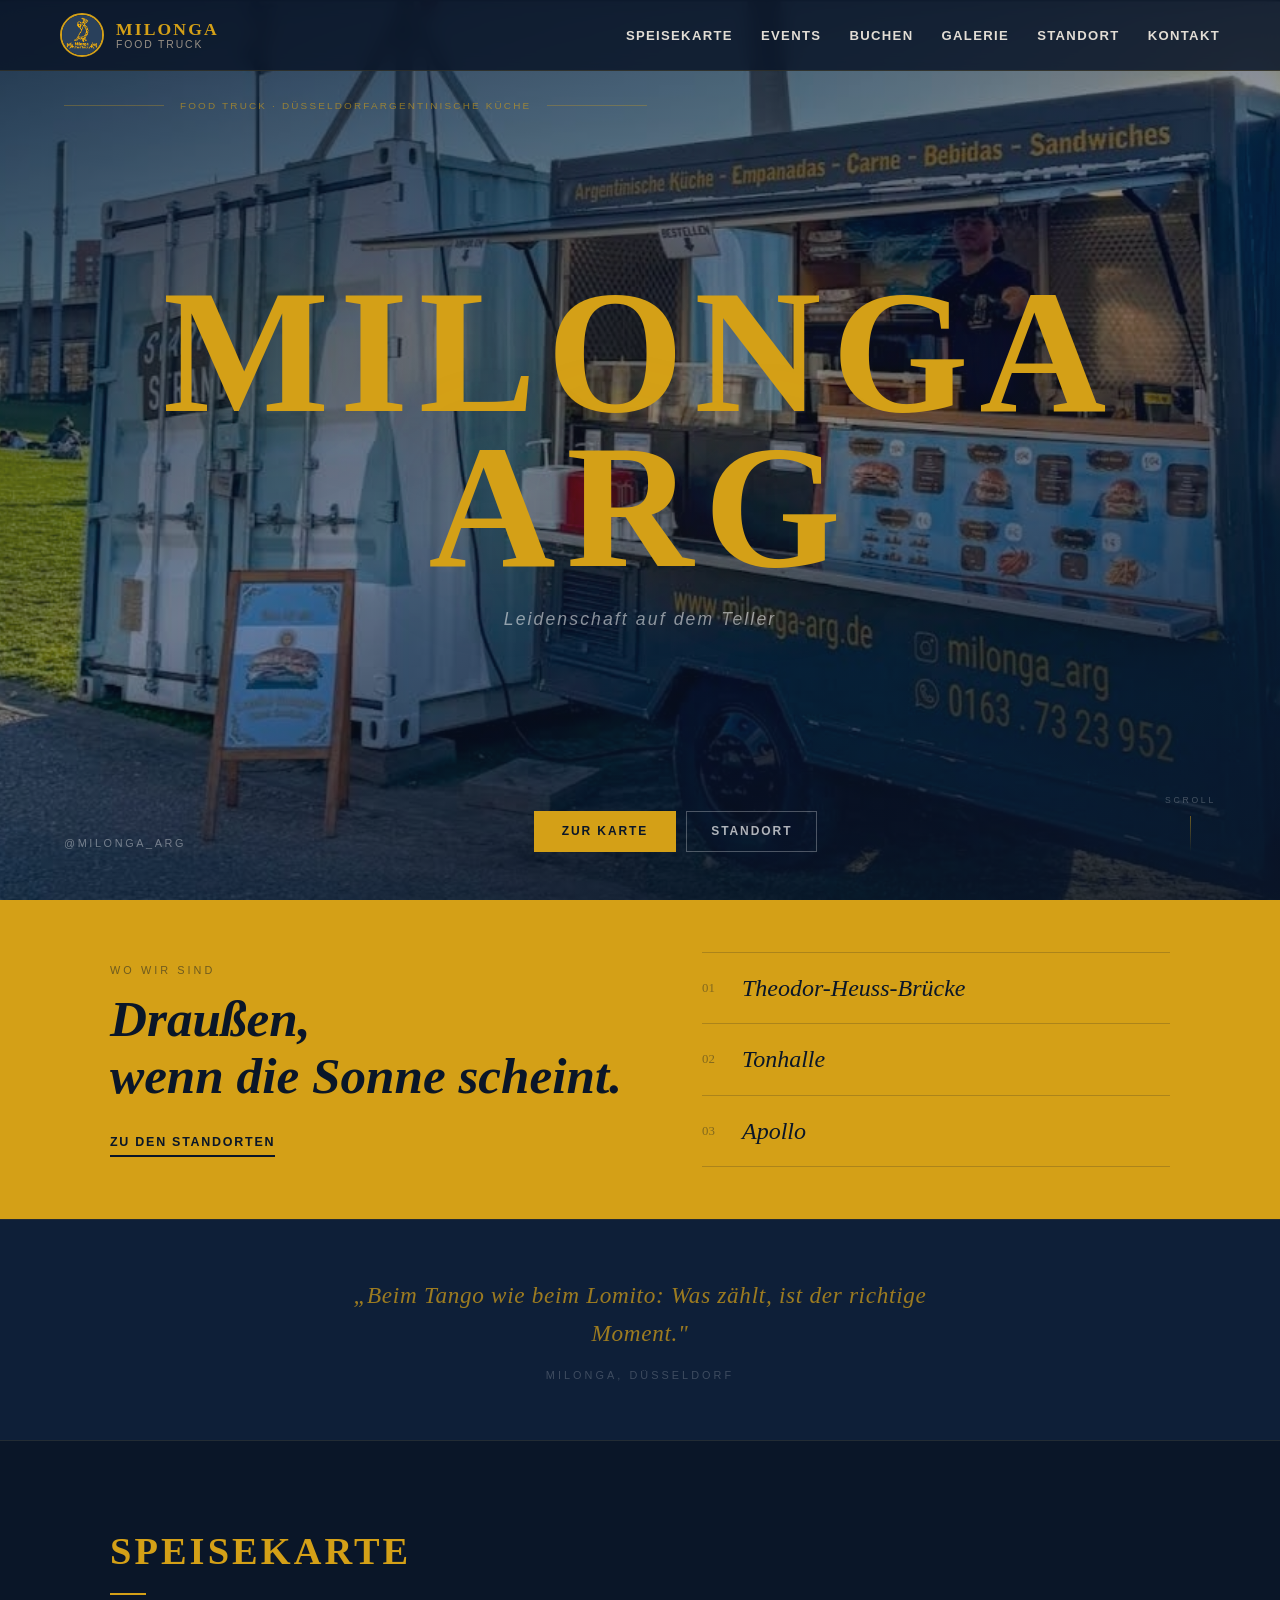
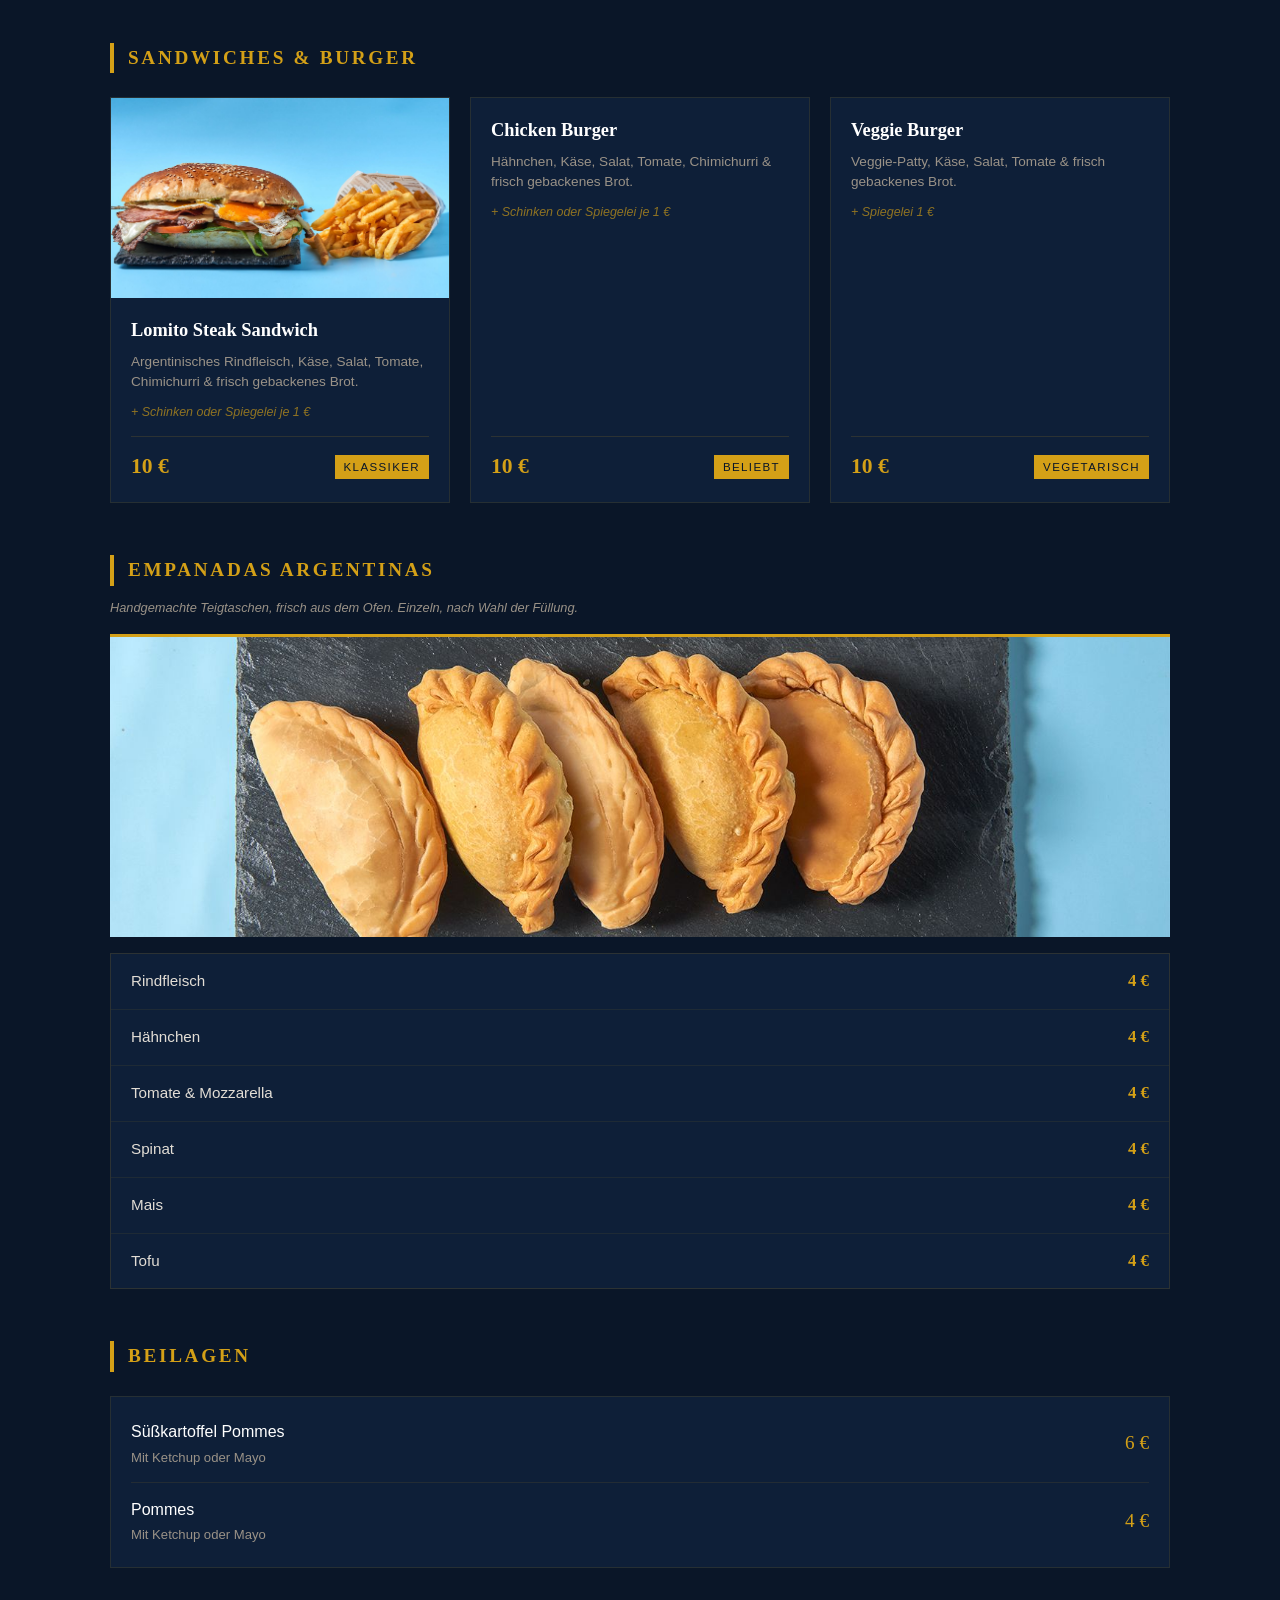
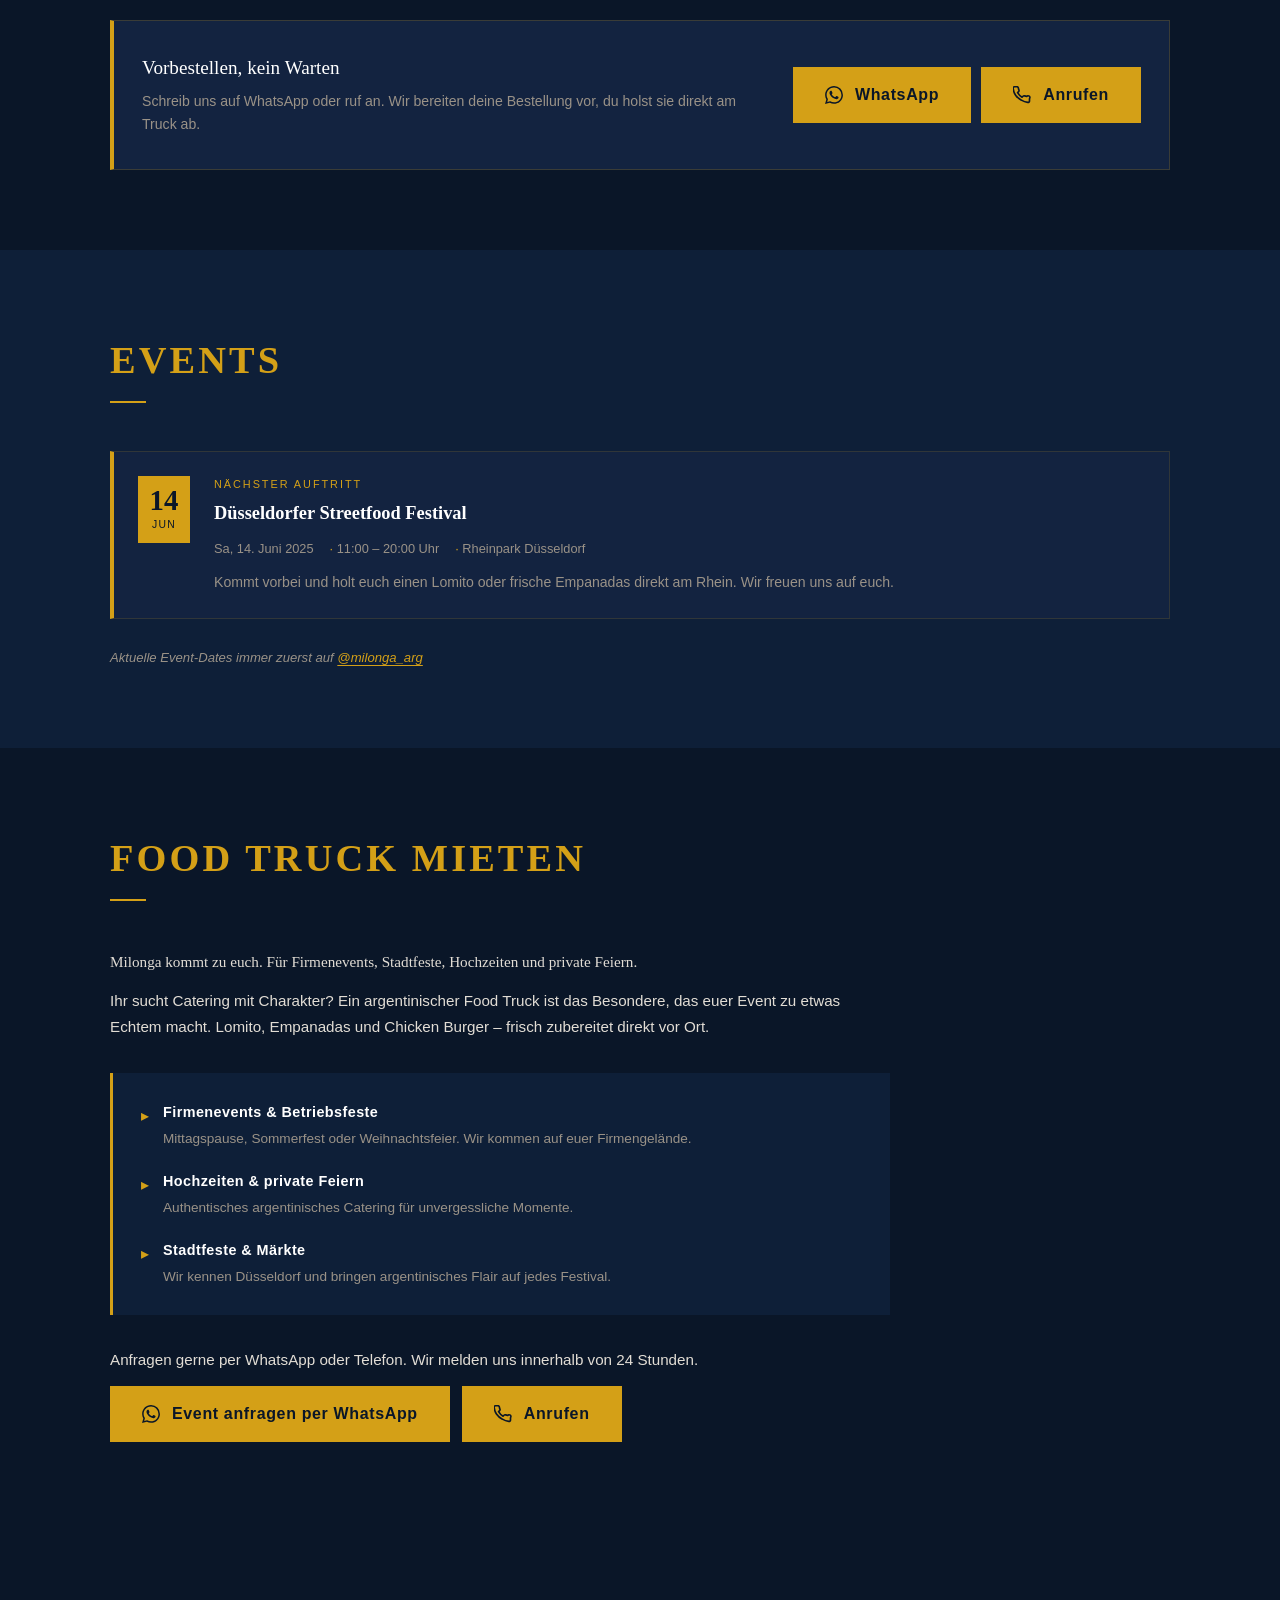
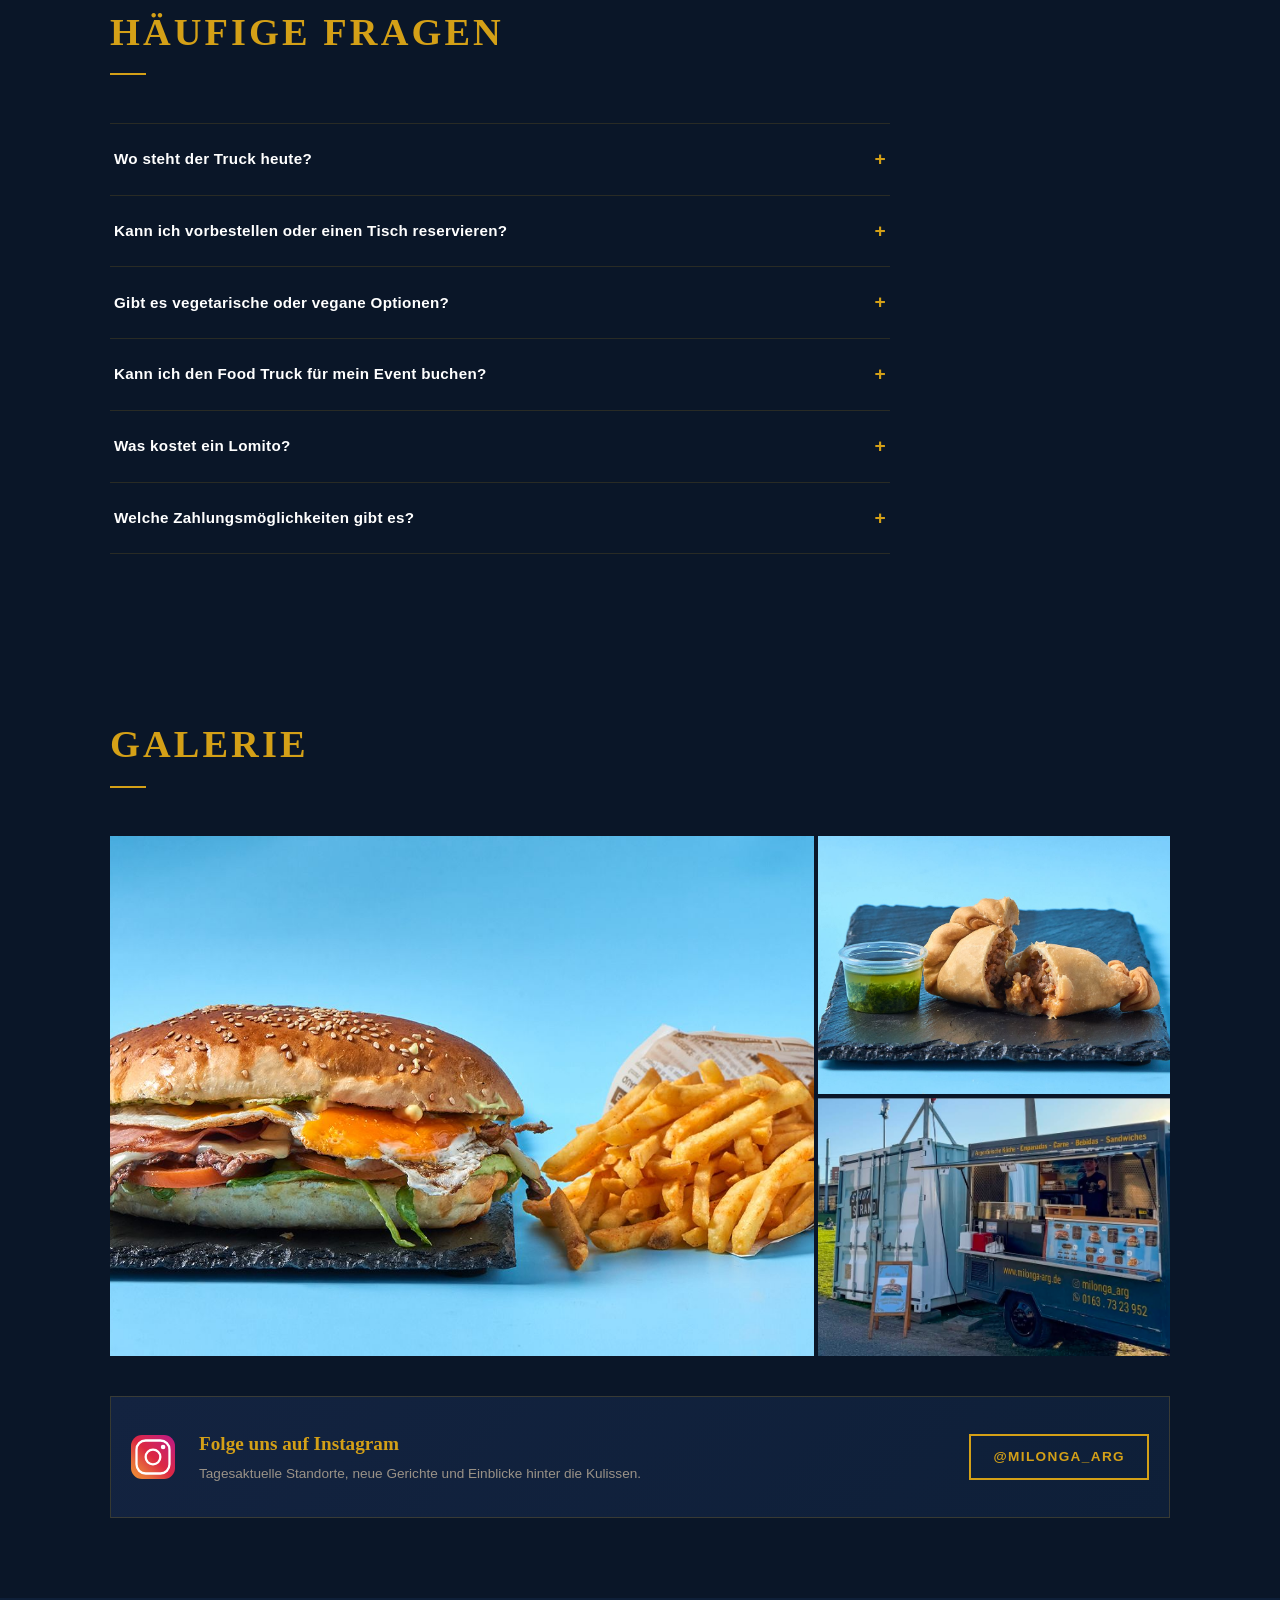
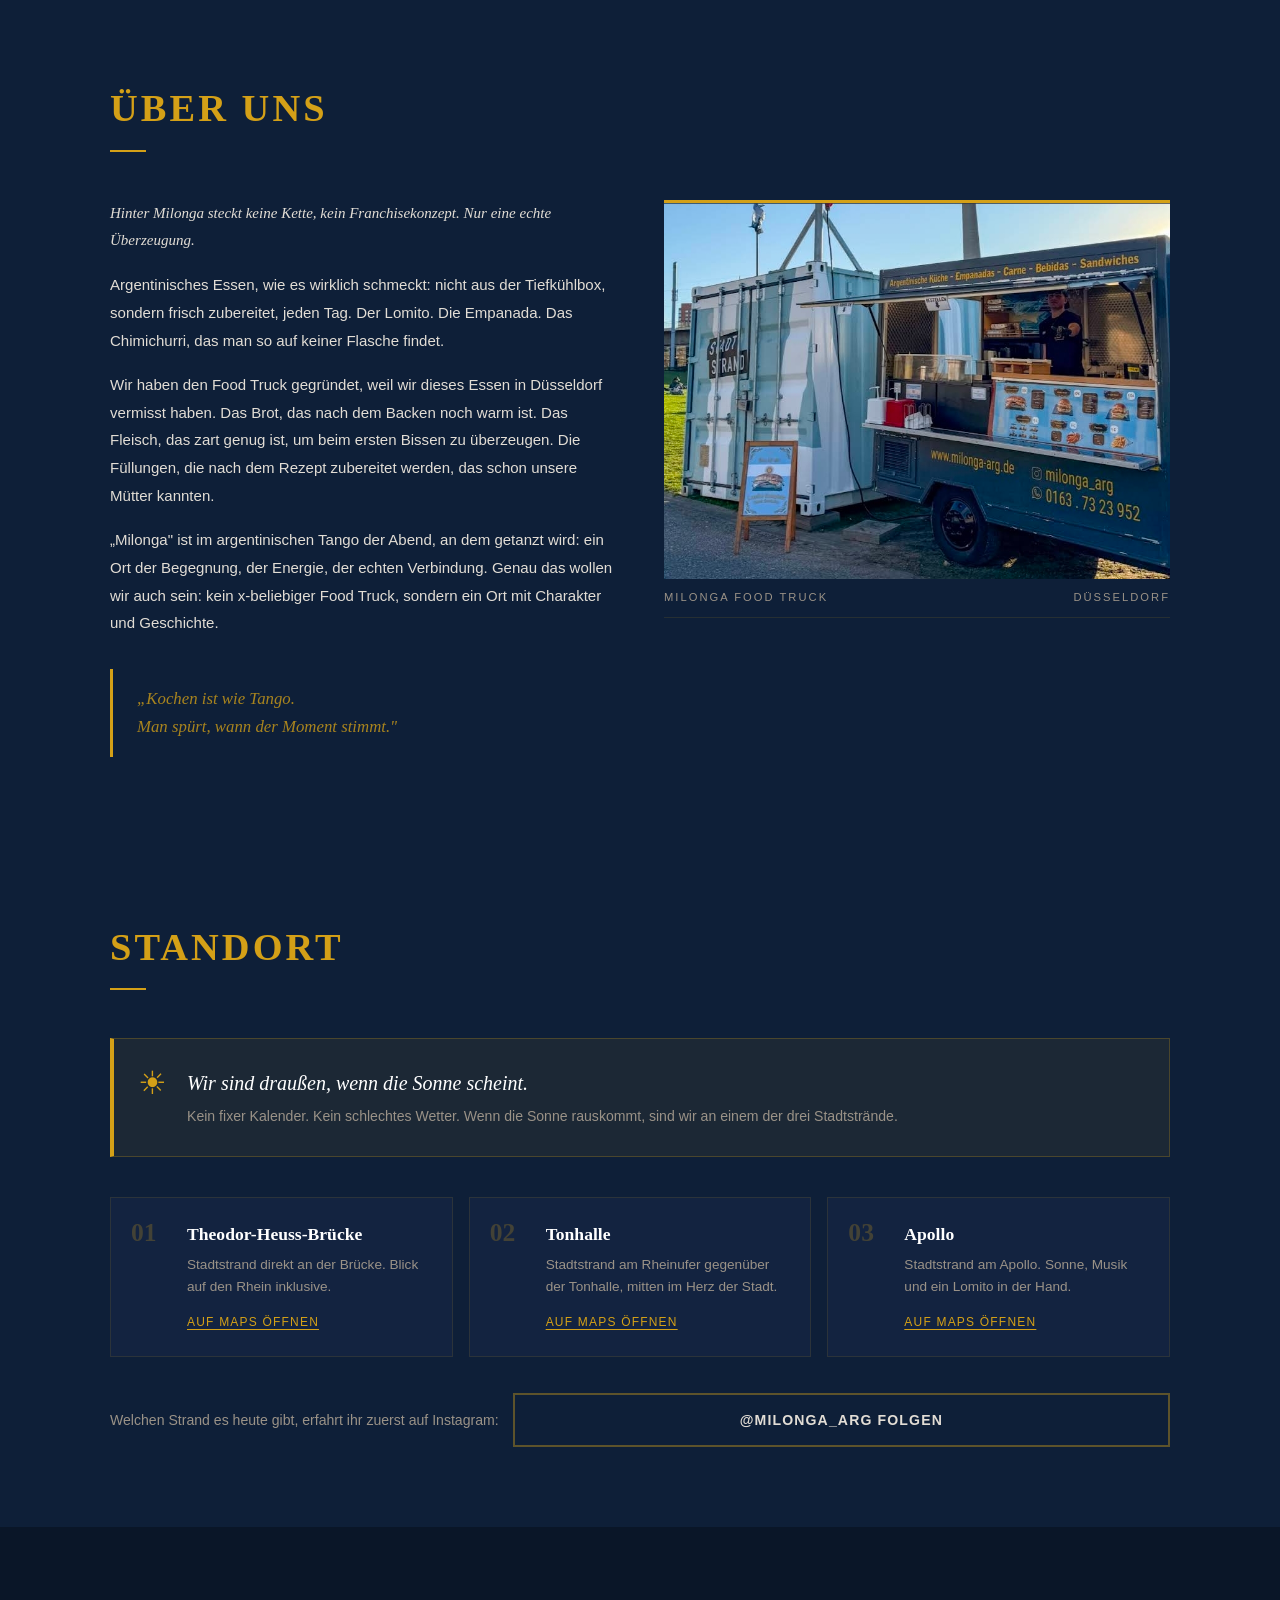
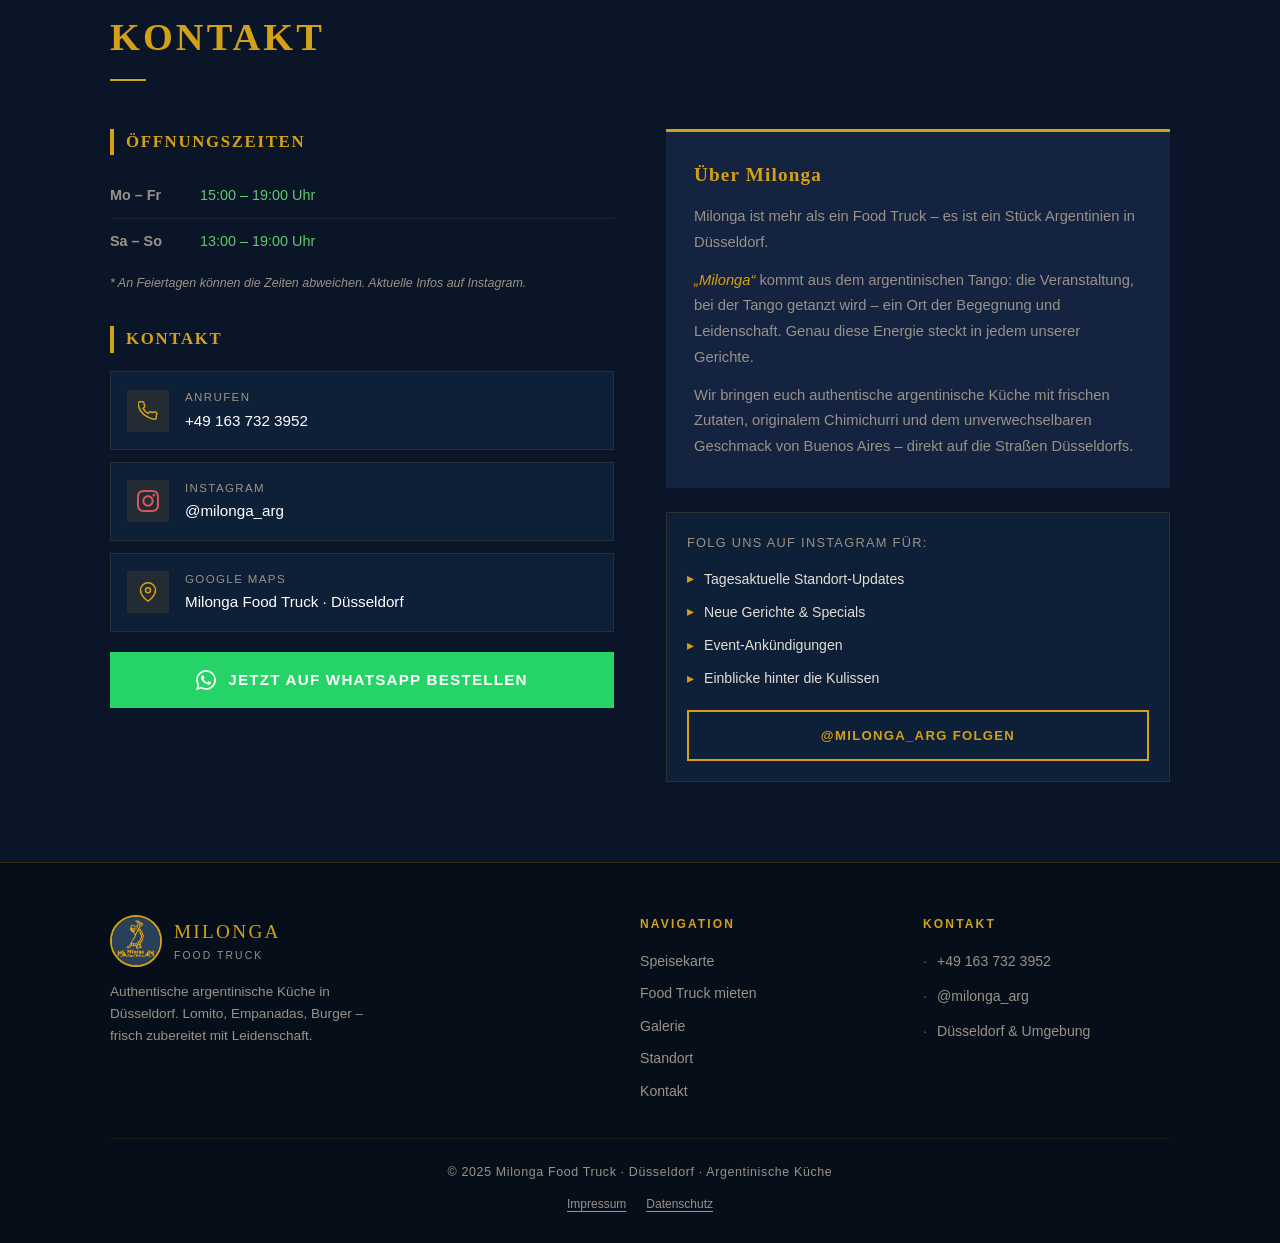
==== commit c0de8ff9: "SEO-Optimierung: Title, FAQ-Section, Food-Truck-mieten-Section - Title und Meta Description auf loka" ====
--- a/index.html
+++ b/index.html
@@ -3,8 +3,8 @@
 <head>
   <meta charset="UTF-8">
   <meta name="viewport" content="width=device-width, initial-scale=1.0">
-  <meta name="description" content="Milonga Food Truck – Argentinische Küche in Düsseldorf. Lomito, Empanadas & Burger an der Theodor-Heuss-Brücke, Tonhalle und Apollo. Frisch zubereitet am Rheinufer, wenn die Sonne scheint.">
-  <meta name="keywords" content="Food Truck Düsseldorf, argentinisches Essen Düsseldorf, Lomito Düsseldorf, Empanadas Düsseldorf, Stadtstrand Düsseldorf, Theodor-Heuss-Brücke, Tonhalle Düsseldorf, Apollo Düsseldorf, argentinischer Food Truck, Rheinufer Essen, Street Food Düsseldorf">
+  <meta name="description" content="Argentinischer Food Truck in Düsseldorf. Lomito, Empanadas & Chicken Burger frisch vom Grill. Standorte: Theodor-Heuss-Brücke, Tonhalle, Apollo. Aktuellen Standort auf Instagram checken.">
+  <meta name="keywords" content="Food Truck Düsseldorf, argentinisches Essen Düsseldorf, Lomito Düsseldorf, Empanadas Düsseldorf, Stadtstrand Düsseldorf, Theodor-Heuss-Brücke, Tonhalle Düsseldorf, Apollo Düsseldorf, argentinischer Food Truck, Rheinufer Essen, Street Food Düsseldorf, Food Truck mieten Düsseldorf, argentinischer Food Truck mieten, Catering Düsseldorf argentinisch, Lomito kaufen Düsseldorf, Empanadas kaufen Düsseldorf, Food Truck Event Düsseldorf">
   <meta name="theme-color" content="#0A1628">
   <meta name="robots" content="index, follow">
   <link rel="canonical" href="https://milonga-foodtruck.de/">
@@ -18,7 +18,7 @@
   <!-- Open Graph -->
   <meta property="og:type" content="restaurant">
   <meta property="og:url" content="https://milonga-foodtruck.de/">
-  <meta property="og:title" content="Milonga Food Truck – Argentinische Küche in Düsseldorf">
+  <meta property="og:title" content="Milonga Food Truck Düsseldorf | Lomito & Empanadas am Rheinufer">
   <meta property="og:description" content="Lomito, Empanadas & Burger – frisch zubereitet an Düsseldorfs schönsten Stadtstrände. Theodor-Heuss-Brücke, Tonhalle, Apollo.">
   <meta property="og:image" content="https://milonga-foodtruck.de/img/foodtruck/ea262132-1000150678.jpg">
   <meta property="og:locale" content="de_DE">
@@ -26,11 +26,13 @@
 
   <!-- Twitter Card -->
   <meta name="twitter:card" content="summary_large_image">
-  <meta name="twitter:title" content="Milonga Food Truck – Argentinische Küche in Düsseldorf">
+  <meta name="twitter:title" content="Milonga Food Truck Düsseldorf | Lomito & Empanadas am Rheinufer">
   <meta name="twitter:description" content="Lomito, Empanadas & Burger – frisch zubereitet an Düsseldorfs Stadtstrände. Rheinufer, Theodor-Heuss-Brücke, Tonhalle, Apollo.">
   <meta name="twitter:image" content="https://milonga-foodtruck.de/img/foodtruck/ea262132-1000150678.jpg">
 
-  <title>Milonga Food Truck – Argentinische Küche · Düsseldorf Rheinufer</title>
+  <link rel="icon" href="img/logo/37cf4174-1000150687.jpg" type="image/jpeg">
+  <link rel="apple-touch-icon" href="img/logo/37cf4174-1000150687.jpg">
+  <title>Milonga Food Truck Düsseldorf | Lomito & Empanadas am Rheinufer</title>
   <link rel="stylesheet" href="css/style.css">
 
   <!-- Structured Data: Local Food Truck -->
@@ -45,6 +47,10 @@
     "email": "hello@milonga-arg.de",
     "servesCuisine": ["Argentinisch", "Street Food", "Südamerikanisch"],
     "priceRange": "€",
+    "paymentAccepted": "Cash, Credit Card",
+    "currenciesAccepted": "EUR",
+    "keywords": "Food Truck Düsseldorf, Lomito, Empanadas, argentinisches Essen, Rheinufer, Food Truck mieten Düsseldorf",
+    "hasMenu": "https://milonga-foodtruck.de/#speisekarte",
     "image": "https://milonga-foodtruck.de/img/foodtruck/ea262132-1000150678.jpg",
     "address": {
       "@type": "PostalAddress",
@@ -108,6 +114,56 @@
     ]
   }
   </script>
+
+  <!-- Structured Data: FAQ -->
+  <script type="application/ld+json">
+  {
+    "@context": "https://schema.org",
+    "@type": "FAQPage",
+    "mainEntity": [
+      {
+        "@type": "Question",
+        "name": "Wo steht der Milonga Food Truck heute?",
+        "acceptedAnswer": {
+          "@type": "Answer",
+          "text": "Den aktuellen Standort geben wir täglich auf Instagram bekannt (@milonga_arg). Wir sind an der Theodor-Heuss-Brücke, der Tonhalle oder am Apollo – wenn die Sonne scheint."
+        }
+      },
+      {
+        "@type": "Question",
+        "name": "Kann ich den Food Truck für ein Event buchen?",
+        "acceptedAnswer": {
+          "@type": "Answer",
+          "text": "Ja, wir kommen zu Firmenevents, Hochzeiten, Stadtfesten und privaten Feiern in Düsseldorf und Umgebung. Anfragen per WhatsApp an +49 163 732 3952."
+        }
+      },
+      {
+        "@type": "Question",
+        "name": "Gibt es vegetarische Optionen?",
+        "acceptedAnswer": {
+          "@type": "Answer",
+          "text": "Ja. Vegetarisch: Veggie Burger, Empanadas mit Tomate & Mozzarella, Spinat, Mais oder Tofu. Vegan auf Nachfrage möglich."
+        }
+      },
+      {
+        "@type": "Question",
+        "name": "Was kostet ein Lomito beim Milonga Food Truck?",
+        "acceptedAnswer": {
+          "@type": "Answer",
+          "text": "Das Lomito Steak Sandwich kostet 10 Euro. Chicken Burger und Veggie Burger ebenfalls 10 Euro. Empanadas kosten 4 Euro pro Stück."
+        }
+      },
+      {
+        "@type": "Question",
+        "name": "Welche Zahlungsmöglichkeiten gibt es?",
+        "acceptedAnswer": {
+          "@type": "Answer",
+          "text": "Wir akzeptieren Bargeld und Kartenzahlung."
+        }
+      }
+    ]
+  }
+  </script>
 </head>
 <body>
 
@@ -127,8 +183,8 @@
     <ul class="nav-links" role="list">
       <li><a href="#speisekarte">Speisekarte</a></li>
       <li><a href="#events">Events</a></li>
+      <li><a href="#buchen">Buchen</a></li>
       <li><a href="#galerie">Galerie</a></li>
-      <li><a href="#ueber-uns">Über uns</a></li>
       <li><a href="#standort">Standort</a></li>
       <li><a href="#kontakt">Kontakt</a></li>
     </ul>
@@ -147,8 +203,8 @@
 <div id="mobile-nav" role="dialog" aria-label="Mobile Navigation" aria-modal="true">
   <a href="#speisekarte">Speisekarte</a>
   <a href="#events">Events</a>
+  <a href="#buchen">Buchen</a>
   <a href="#galerie">Galerie</a>
-  <a href="#ueber-uns">Über uns</a>
   <a href="#standort">Standort</a>
   <a href="#kontakt">Kontakt</a>
   <div class="mobile-nav-divider"></div>
@@ -408,6 +464,121 @@
     </div>
 
     <p class="events-hint fade-in">Aktuelle Event-Dates immer zuerst auf <a href="https://www.instagram.com/milonga_arg" target="_blank" rel="noopener">@milonga_arg</a></p>
+  </div>
+</section>
+
+<!-- ════════════════════════════════════════════════════════════════════
+     BUCHEN / FOOD TRUCK MIETEN
+════════════════════════════════════════════════════════════════════ -->
+<section id="buchen" class="section" aria-labelledby="buchen-title">
+  <div class="container">
+    <h2 class="section-title" id="buchen-title">Food Truck mieten</h2>
+    <span class="section-line" aria-hidden="true"></span>
+
+    <div class="buchen-layout fade-in">
+      <div class="buchen-text">
+        <p class="buchen-lead">Milonga kommt zu euch. Für Firmenevents, Stadtfeste, Hochzeiten und private Feiern.</p>
+        <p>Ihr sucht Catering mit Charakter? Ein argentinischer Food Truck ist das Besondere, das euer Event zu etwas Echtem macht. Lomito, Empanadas und Chicken Burger – frisch zubereitet direkt vor Ort.</p>
+
+        <div class="buchen-features">
+          <div class="buchen-feature">
+            <span class="buchen-feature-icon" aria-hidden="true">▸</span>
+            <div>
+              <strong>Firmenevents & Betriebsfeste</strong>
+              <p>Mittagspause, Sommerfest oder Weihnachtsfeier. Wir kommen auf euer Firmengelände.</p>
+            </div>
+          </div>
+          <div class="buchen-feature">
+            <span class="buchen-feature-icon" aria-hidden="true">▸</span>
+            <div>
+              <strong>Hochzeiten & private Feiern</strong>
+              <p>Authentisches argentinisches Catering für unvergessliche Momente.</p>
+            </div>
+          </div>
+          <div class="buchen-feature">
+            <span class="buchen-feature-icon" aria-hidden="true">▸</span>
+            <div>
+              <strong>Stadtfeste & Märkte</strong>
+              <p>Wir kennen Düsseldorf und bringen argentinisches Flair auf jedes Festival.</p>
+            </div>
+          </div>
+        </div>
+
+        <div class="buchen-cta">
+          <p class="buchen-cta-hint">Anfragen gerne per WhatsApp oder Telefon. Wir melden uns innerhalb von 24 Stunden.</p>
+          <div class="buchen-cta-btns">
+            <a href="https://wa.me/491637323952?text=Hallo!%20Ich%20m%C3%B6chte%20den%20Milonga%20Food%20Truck%20f%C3%BCr%20ein%20Event%20anfragen." target="_blank" rel="noopener" class="order-cta-btn order-cta-btn--wa">
+              <svg width="18" height="18" viewBox="0 0 24 24" fill="currentColor" aria-hidden="true">
+                <path d="M17.472 14.382c-.297-.149-1.758-.867-2.03-.967-.273-.099-.471-.148-.67.15-.197.297-.767.966-.94 1.164-.173.199-.347.223-.644.075-.297-.15-1.255-.463-2.39-1.475-.883-.788-1.48-1.761-1.653-2.059-.173-.297-.018-.458.13-.606.134-.133.298-.347.446-.52.149-.174.198-.298.298-.497.099-.198.05-.371-.025-.52-.075-.149-.669-1.612-.916-2.207-.242-.579-.487-.5-.669-.51-.173-.008-.371-.01-.57-.01-.198 0-.52.074-.792.372-.272.297-1.04 1.016-1.04 2.479 0 1.462 1.065 2.875 1.213 3.074.149.198 2.096 3.2 5.077 4.487.709.306 1.262.489 1.694.625.712.227 1.36.195 1.871.118.571-.085 1.758-.719 2.006-1.413.248-.694.248-1.289.173-1.413-.074-.124-.272-.198-.57-.347m-5.421 7.403h-.004a9.87 9.87 0 01-5.031-1.378l-.361-.214-3.741.982.998-3.648-.235-.374a9.86 9.86 0 01-1.51-5.26c.001-5.45 4.436-9.884 9.888-9.884 2.64 0 5.122 1.03 6.988 2.898a9.825 9.825 0 012.893 6.994c-.003 5.45-4.437 9.884-9.885 9.884m8.413-18.297A11.815 11.815 0 0012.05 0C5.495 0 .16 5.335.157 11.892c0 2.096.547 4.142 1.588 5.945L.057 24l6.305-1.654a11.882 11.882 0 005.683 1.448h.005c6.554 0 11.89-5.335 11.893-11.893a11.821 11.821 0 00-3.48-8.413z"/>
+              </svg>
+              Event anfragen per WhatsApp
+            </a>
+            <a href="tel:+491637323952" class="order-cta-btn">
+              <svg width="18" height="18" viewBox="0 0 24 24" fill="none" stroke="currentColor" stroke-width="2.2" stroke-linecap="round" stroke-linejoin="round" aria-hidden="true">
+                <path d="M22 16.92v3a2 2 0 01-2.18 2 19.79 19.79 0 01-8.63-3.07A19.5 19.5 0 013.27 12 19.79 19.79 0 01.22 3.43 2 2 0 012.22 1h3a2 2 0 012 1.72c.127.96.361 1.903.7 2.81a2 2 0 01-.45 2.11L6.09 8.91a16 16 0 006 6l1.27-1.27a2 2 0 012.11-.45c.907.339 1.85.573 2.81.7A2 2 0 0122 16.92z"/>
+              </svg>
+              Anrufen
+            </a>
+          </div>
+        </div>
+      </div>
+    </div>
+  </div>
+</section>
+
+<!-- ════════════════════════════════════════════════════════════════════
+     FAQ
+════════════════════════════════════════════════════════════════════ -->
+<section id="faq" class="section" aria-labelledby="faq-title">
+  <div class="container">
+    <h2 class="section-title" id="faq-title">Häufige Fragen</h2>
+    <span class="section-line" aria-hidden="true"></span>
+
+    <div class="faq-list fade-in">
+
+      <details class="faq-item">
+        <summary class="faq-question">Wo steht der Truck heute?</summary>
+        <div class="faq-answer">
+          <p>Den aktuellen Standort geben wir täglich auf Instagram bekannt: <a href="https://www.instagram.com/milonga_arg" target="_blank" rel="noopener">@milonga_arg</a>. Wir sind draußen, wenn die Sonne scheint, an der Theodor-Heuss-Brücke, der Tonhalle oder am Apollo.</p>
+        </div>
+      </details>
+
+      <details class="faq-item">
+        <summary class="faq-question">Kann ich vorbestellen oder einen Tisch reservieren?</summary>
+        <div class="faq-answer">
+          <p>Vorbestellen ist möglich per WhatsApp oder Anruf. Einen Tisch gibt es nicht – wir sind ein Food Truck, ihr esst draußen am Rhein. Auf dem gleichen Niveau, nur schöner.</p>
+        </div>
+      </details>
+
+      <details class="faq-item">
+        <summary class="faq-question">Gibt es vegetarische oder vegane Optionen?</summary>
+        <div class="faq-answer">
+          <p>Ja. Vegetarisch: Veggie Burger, Empanadas mit Tomate & Mozzarella, Spinat, Mais oder Tofu. Vegan auf Nachfrage – einfach kurz fragen, wir helfen gerne weiter.</p>
+        </div>
+      </details>
+
+      <details class="faq-item">
+        <summary class="faq-question">Kann ich den Food Truck für mein Event buchen?</summary>
+        <div class="faq-answer">
+          <p>Ja, wir kommen gerne zu Firmenevents, Hochzeiten, Stadtfesten und privaten Feiern in Düsseldorf und Umgebung. Anfragen per <a href="https://wa.me/491637323952?text=Hallo!%20Ich%20m%C3%B6chte%20den%20Food%20Truck%20f%C3%BCr%20ein%20Event%20anfragen." target="_blank" rel="noopener">WhatsApp</a> oder Telefon.</p>
+        </div>
+      </details>
+
+      <details class="faq-item">
+        <summary class="faq-question">Was kostet ein Lomito?</summary>
+        <div class="faq-answer">
+          <p>Das Lomito Steak Sandwich kostet 10 Euro, genauso wie Chicken Burger und Veggie Burger. Empanadas kosten 4 Euro pro Stück. Pommes 4 Euro, Süßkartoffelpommes 6 Euro.</p>
+        </div>
+      </details>
+
+      <details class="faq-item">
+        <summary class="faq-question">Welche Zahlungsmöglichkeiten gibt es?</summary>
+        <div class="faq-answer">
+          <p>Wir akzeptieren Bargeld und Kartenzahlung.</p>
+        </div>
+      </details>
+
+    </div>
   </div>
 </section>
 
@@ -724,6 +895,7 @@
         <p class="footer-col-title">Navigation</p>
         <nav class="footer-nav" aria-label="Footer Navigation">
           <a href="#speisekarte">Speisekarte</a>
+          <a href="#buchen">Food Truck mieten</a>
           <a href="#galerie">Galerie</a>
           <a href="#standort">Standort</a>
           <a href="#kontakt">Kontakt</a>
--- a/css/style.css
+++ b/css/style.css
@@ -1537,3 +1537,115 @@
 @media (max-width: 375px) {
   .hero-title { letter-spacing: 0.08em; }
 }
+
+/* ── Buchen / Food Truck mieten ─────────────────────────────────── */
+.buchen-layout {
+  max-width: 780px;
+}
+.buchen-lead {
+  font-family: var(--font-serif);
+  font-size: clamp(1.05rem, 2.5vw, 1.25rem);
+  color: var(--gold);
+  margin-bottom: 16px;
+  line-height: 1.55;
+}
+.buchen-text p {
+  color: var(--text);
+  font-size: 0.95rem;
+  line-height: 1.75;
+  margin-bottom: 12px;
+}
+.buchen-features {
+  display: flex;
+  flex-direction: column;
+  gap: 20px;
+  margin: 32px 0;
+  padding: 28px;
+  background: var(--navy-mid);
+  border-left: 3px solid var(--gold);
+}
+.buchen-feature {
+  display: flex;
+  gap: 14px;
+  align-items: flex-start;
+}
+.buchen-feature-icon {
+  color: var(--gold);
+  font-size: 1rem;
+  margin-top: 2px;
+  flex-shrink: 0;
+}
+.buchen-feature strong {
+  display: block;
+  color: var(--white);
+  font-size: 0.9rem;
+  margin-bottom: 4px;
+  letter-spacing: 0.03em;
+}
+.buchen-feature p {
+  color: var(--text-dim);
+  font-size: 0.85rem;
+  margin: 0;
+  line-height: 1.6;
+}
+.buchen-cta-hint {
+  font-size: 0.85rem;
+  color: var(--text-dim);
+  margin-bottom: 16px;
+}
+.buchen-cta-btns {
+  display: flex;
+  flex-wrap: wrap;
+  gap: 12px;
+}
+
+/* ── FAQ ────────────────────────────────────────────────────────── */
+.faq-list {
+  max-width: 780px;
+  display: flex;
+  flex-direction: column;
+  gap: 0;
+}
+.faq-item {
+  border-bottom: 1px solid rgba(212,160,23,0.15);
+}
+.faq-item:first-child {
+  border-top: 1px solid rgba(212,160,23,0.15);
+}
+.faq-question {
+  list-style: none;
+  display: flex;
+  justify-content: space-between;
+  align-items: center;
+  gap: 16px;
+  padding: 20px 4px;
+  font-size: 0.95rem;
+  font-weight: 600;
+  color: var(--white);
+  cursor: pointer;
+  letter-spacing: 0.02em;
+  transition: color var(--transition);
+}
+.faq-question::-webkit-details-marker { display: none; }
+.faq-question::after {
+  content: '+';
+  font-size: 1.2rem;
+  color: var(--gold);
+  flex-shrink: 0;
+  transition: transform var(--transition);
+}
+.faq-item[open] .faq-question { color: var(--gold); }
+.faq-item[open] .faq-question::after { transform: rotate(45deg); }
+.faq-answer {
+  padding: 0 4px 20px;
+}
+.faq-answer p {
+  font-size: 0.9rem;
+  color: var(--text-dim);
+  line-height: 1.75;
+}
+.faq-answer a {
+  color: var(--gold);
+  text-decoration: underline;
+  text-underline-offset: 3px;
+}
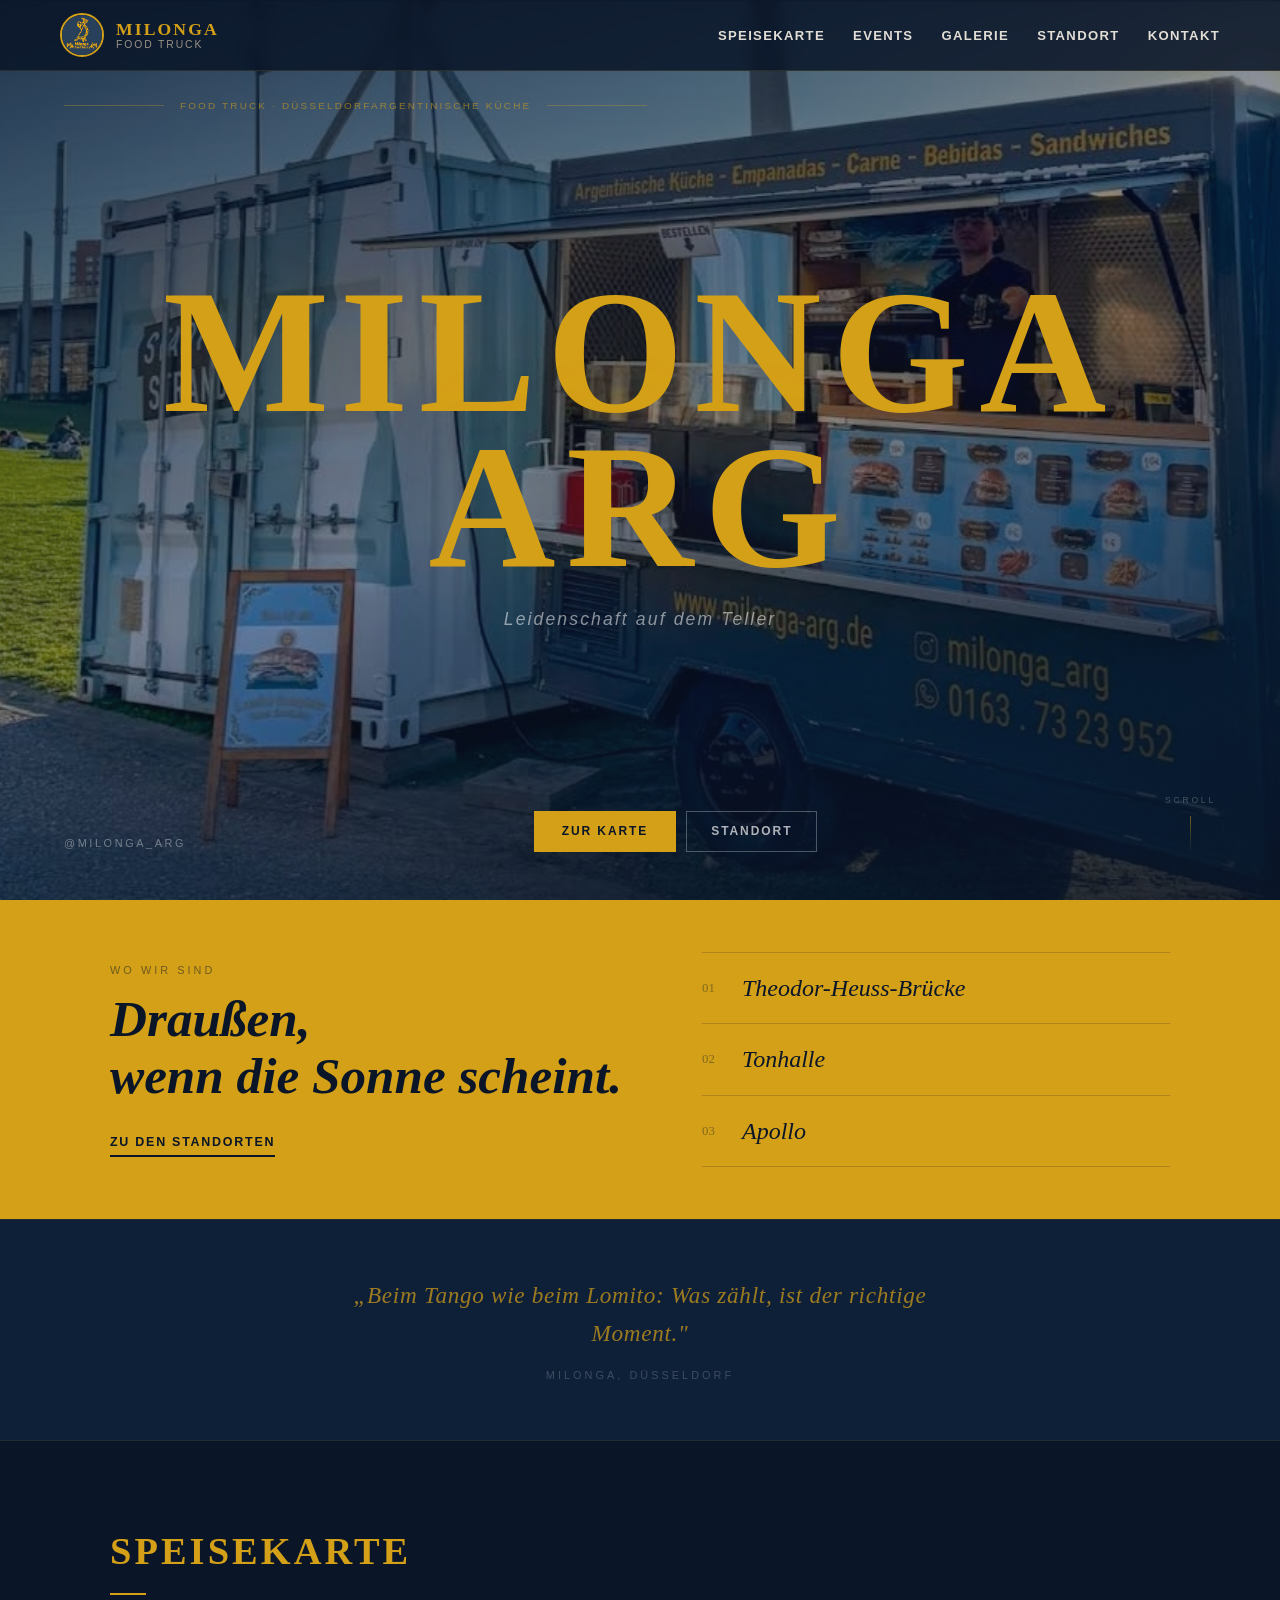
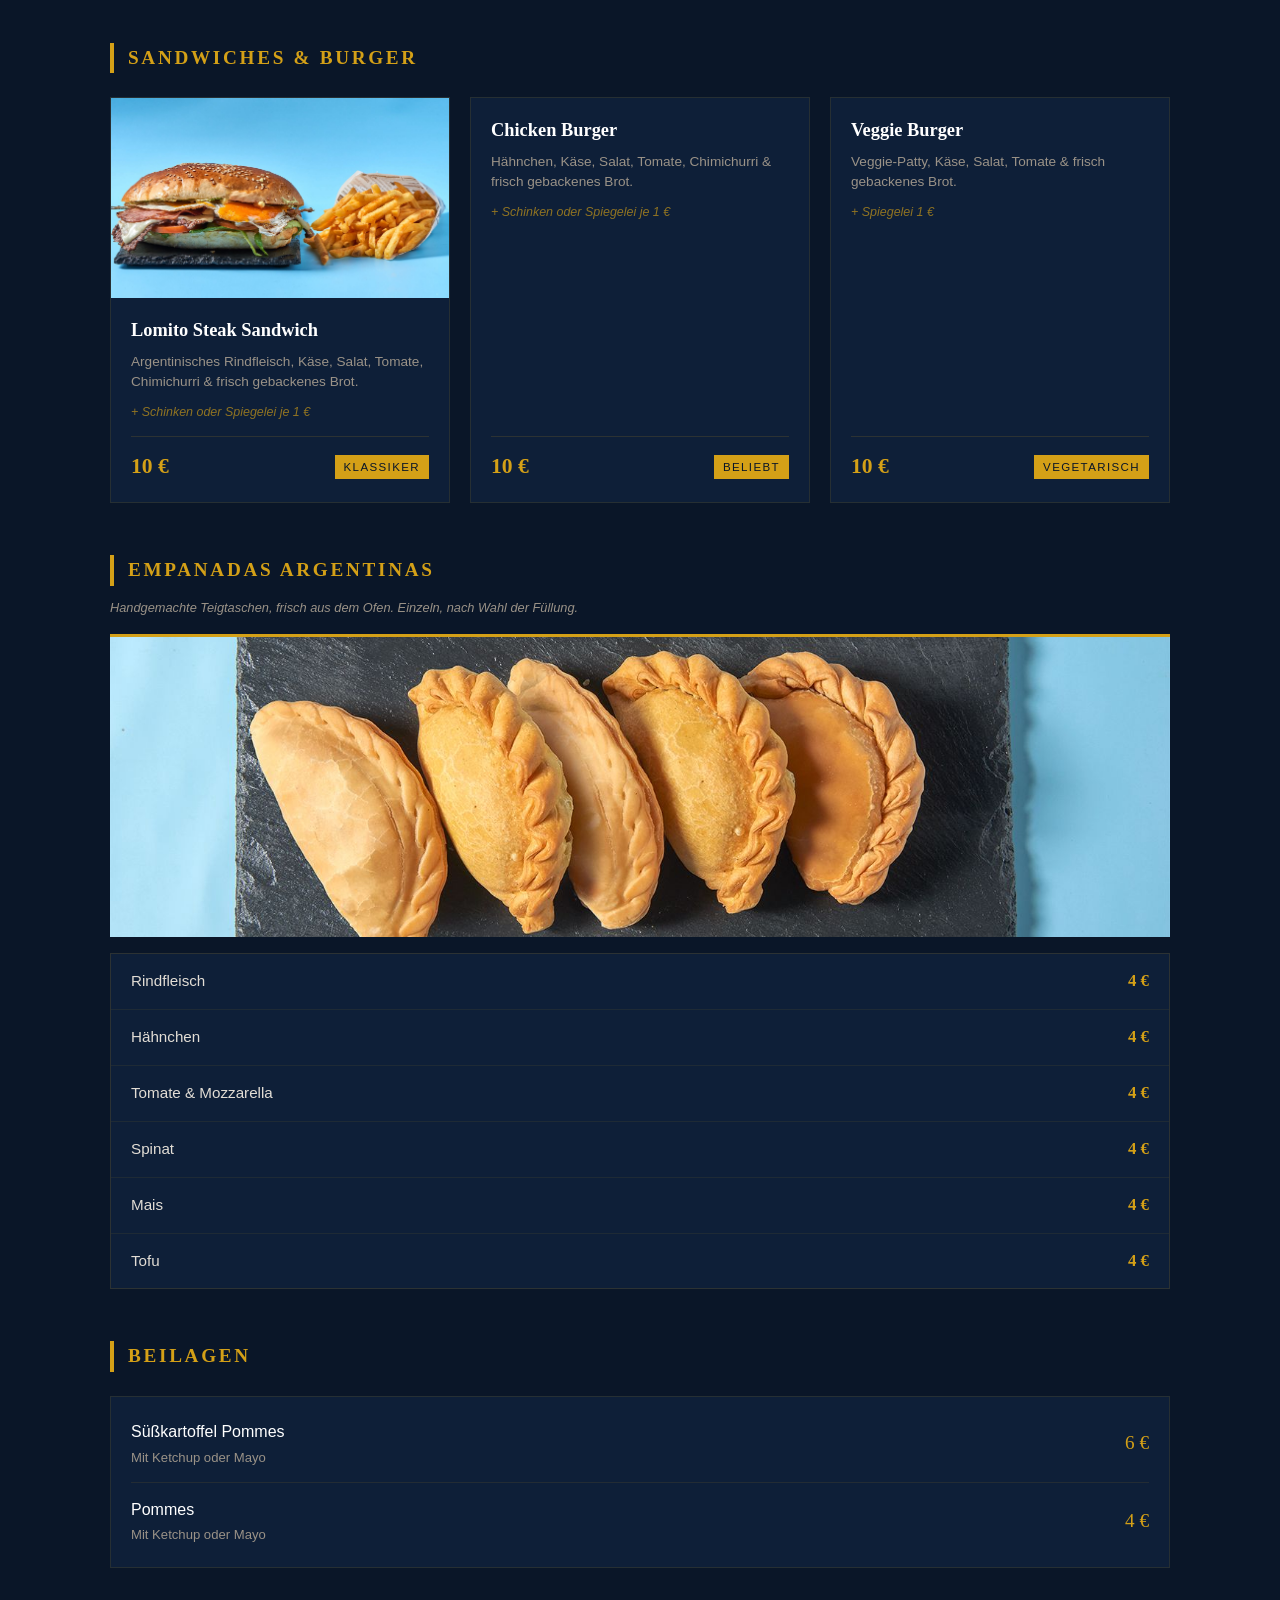
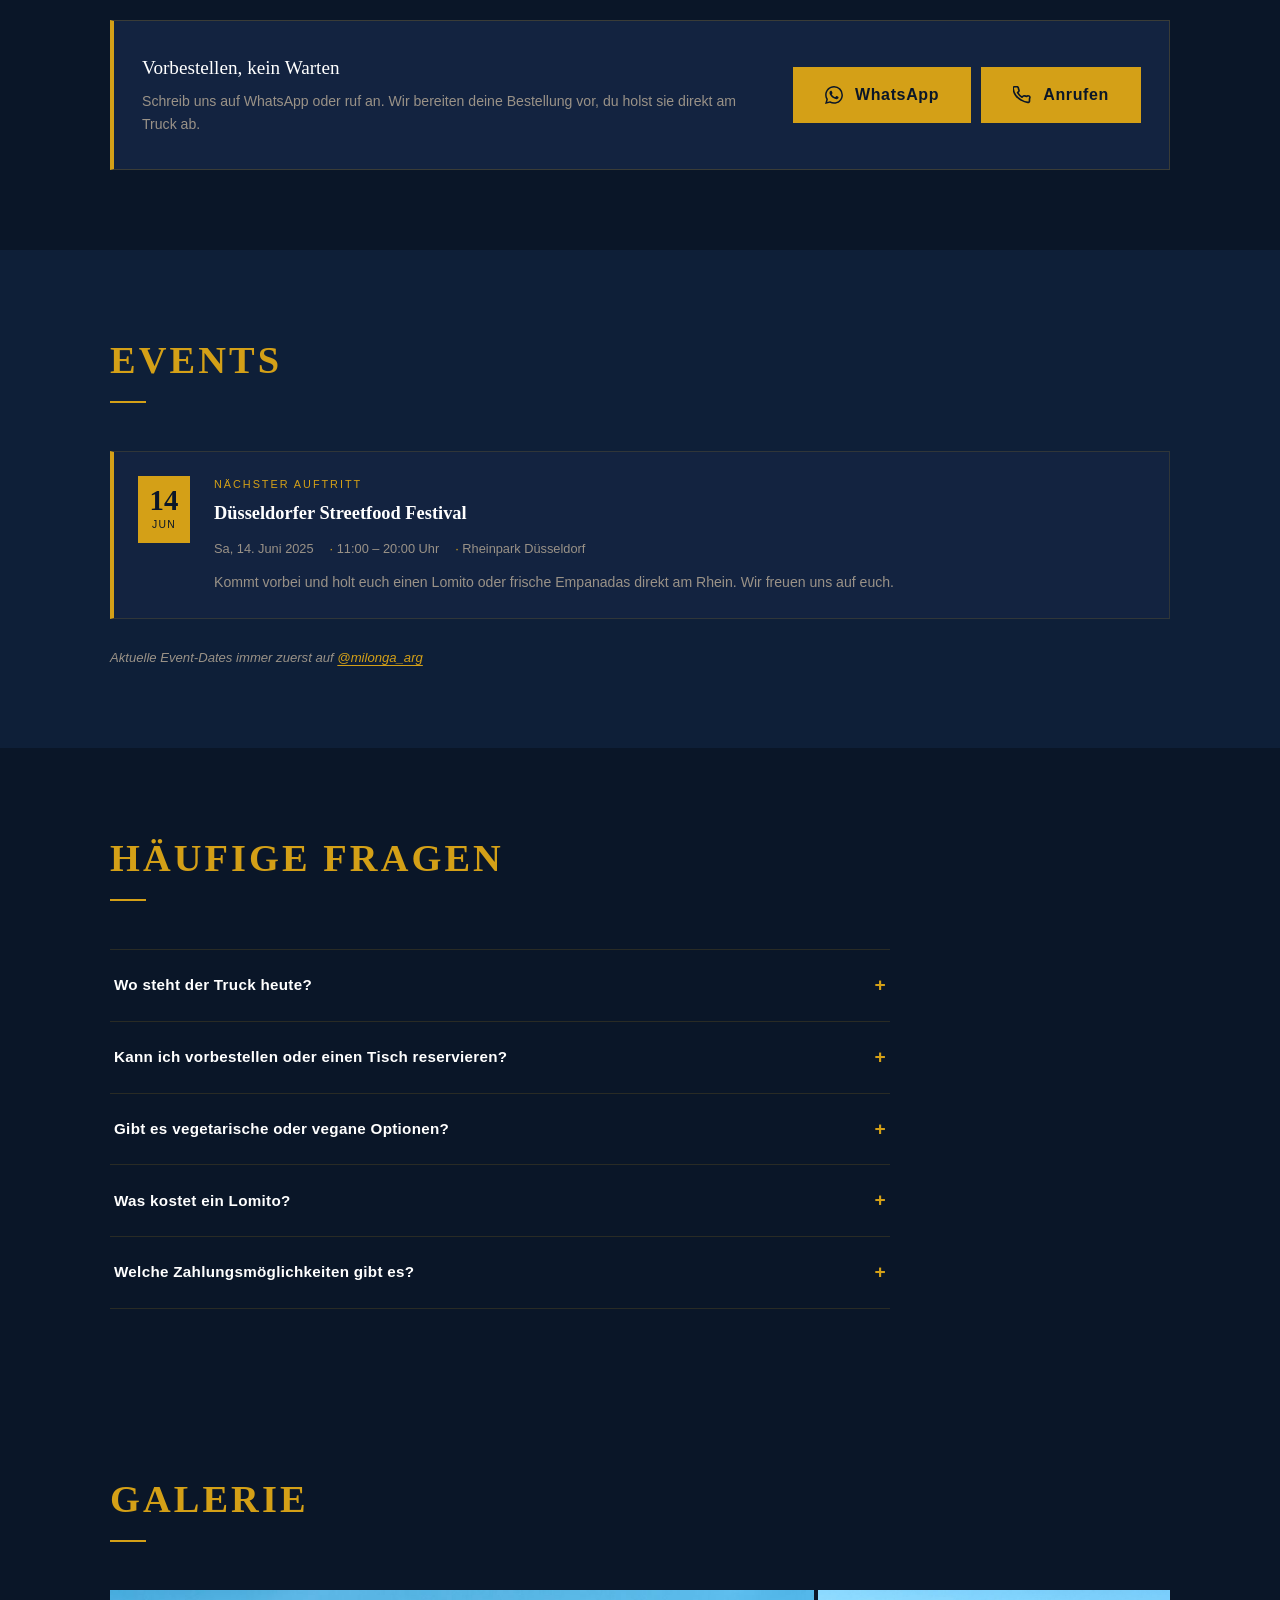
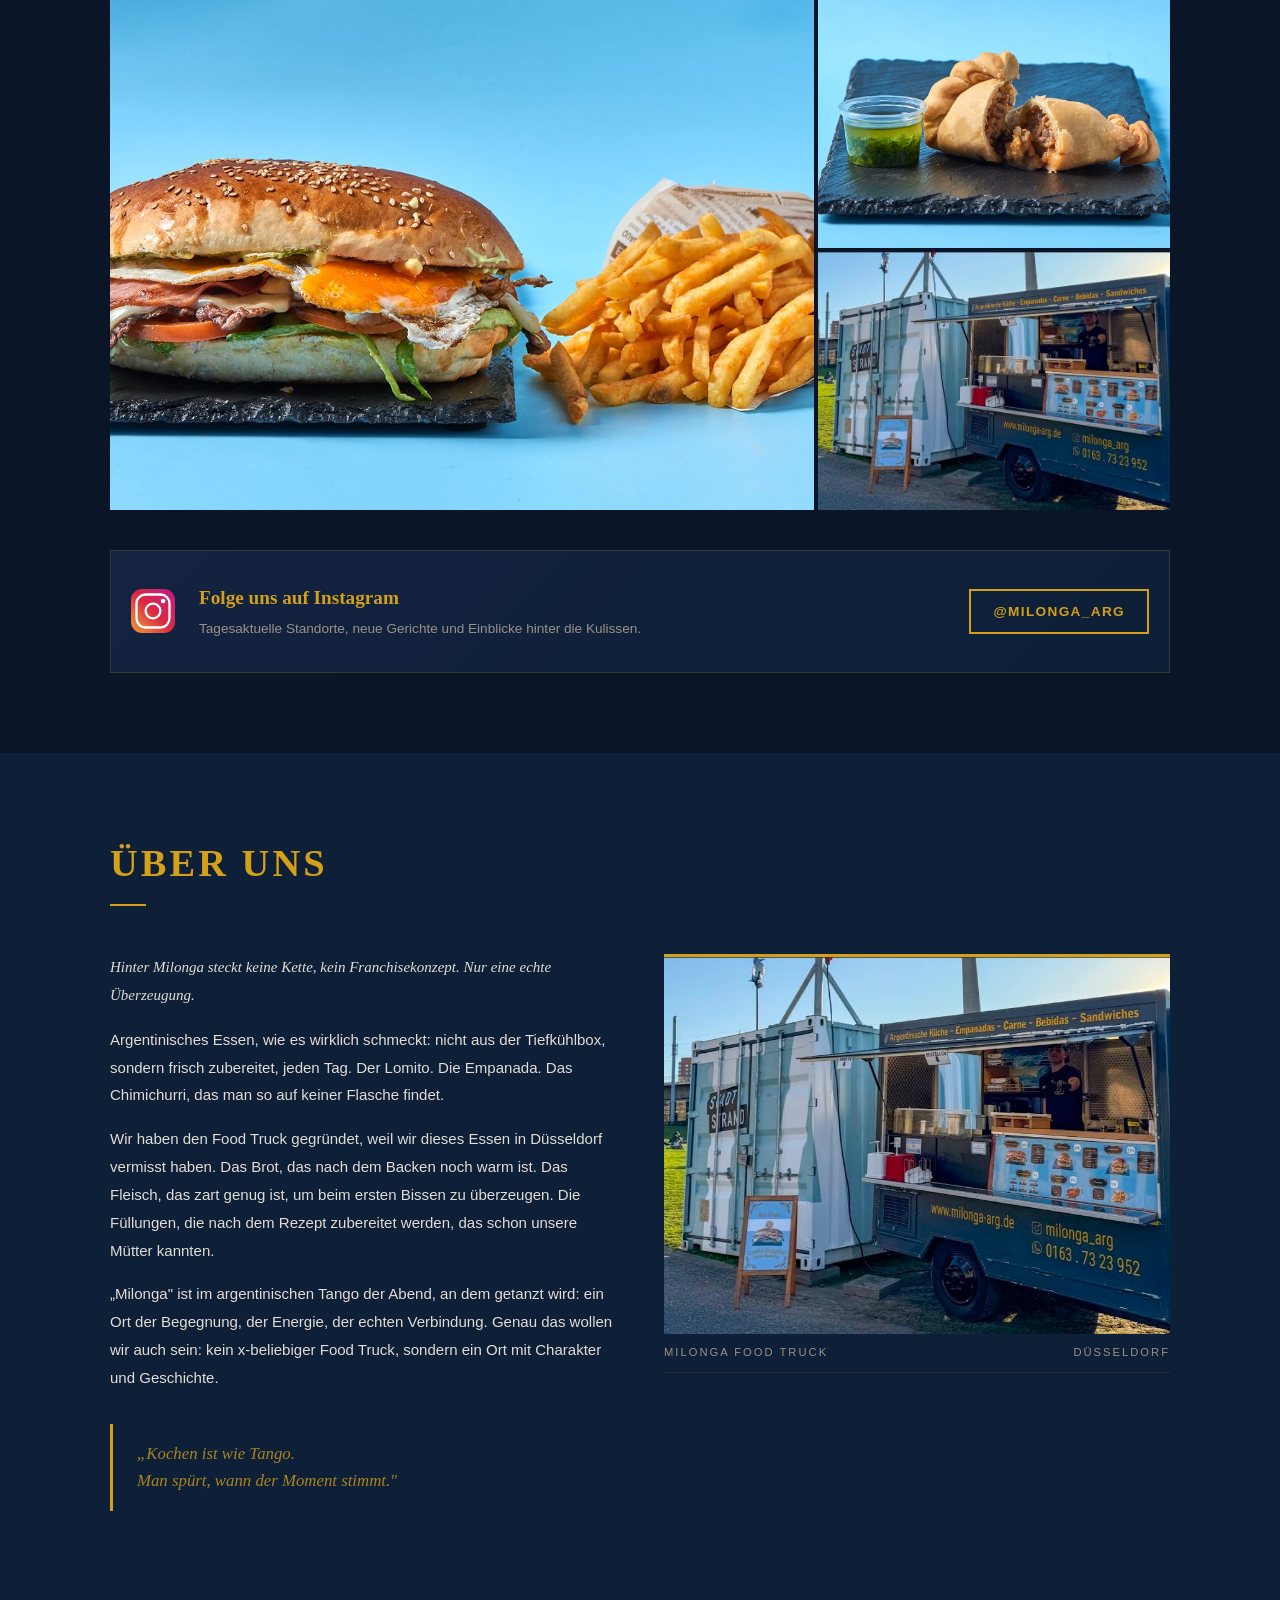
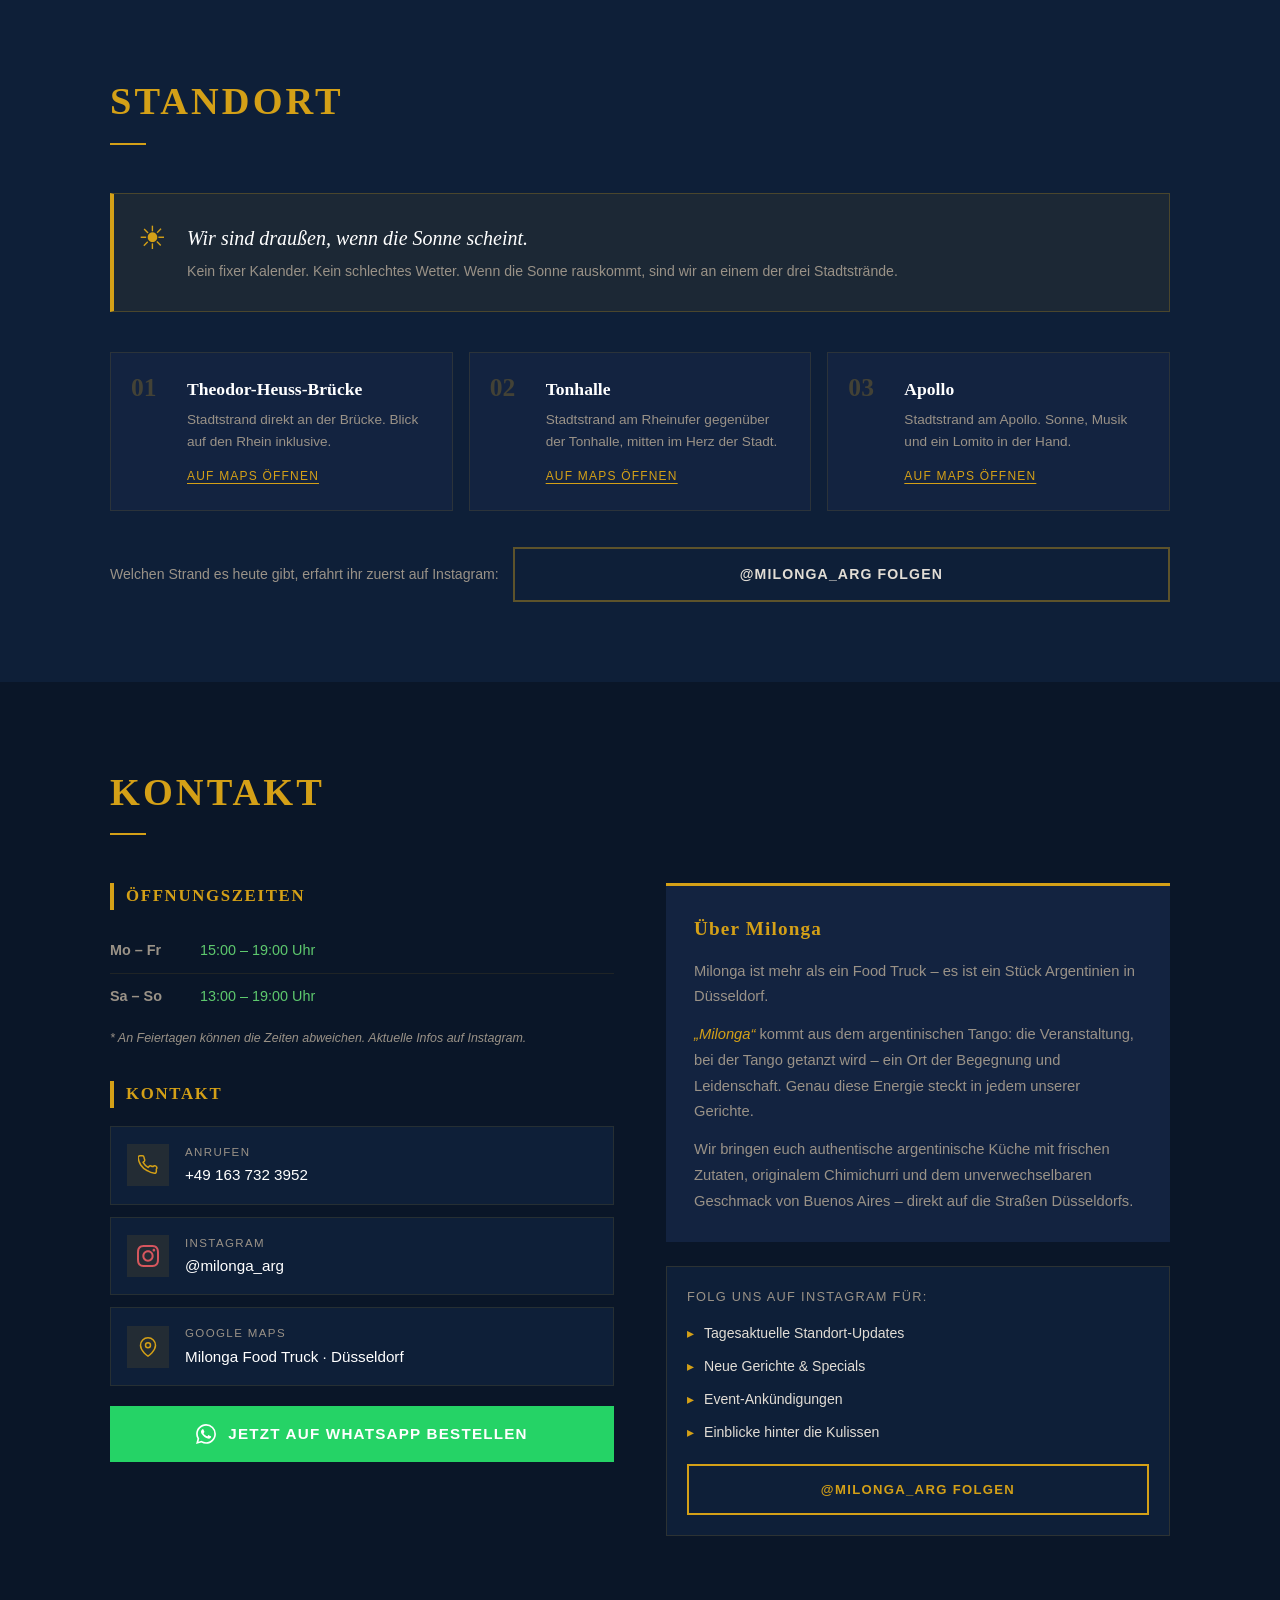
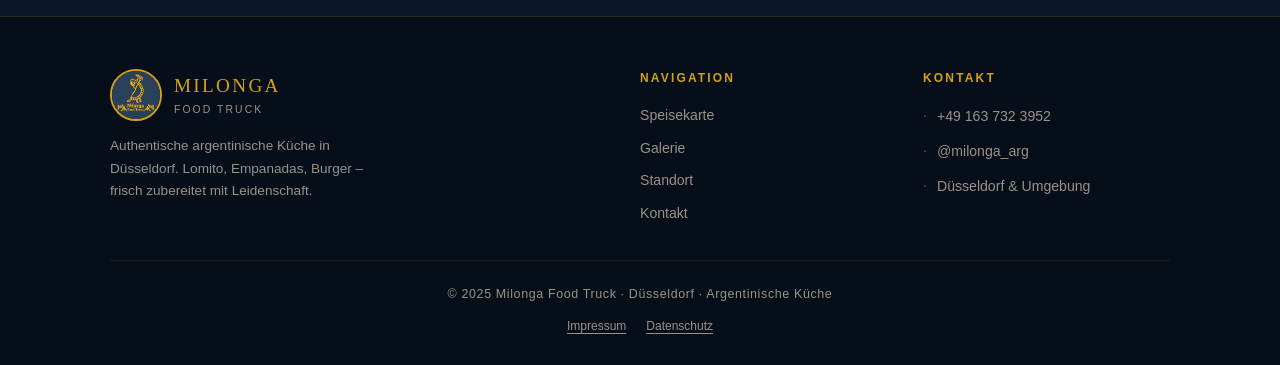
==== commit e3919e2e: "Food-Truck-mieten-Section entfernt, FAQ ohne Buchungshinweis Co-Authored-By: Claude Sonnet 4.6 <nore" ====
--- a/index.html
+++ b/index.html
@@ -4,7 +4,7 @@
   <meta charset="UTF-8">
   <meta name="viewport" content="width=device-width, initial-scale=1.0">
   <meta name="description" content="Argentinischer Food Truck in Düsseldorf. Lomito, Empanadas & Chicken Burger frisch vom Grill. Standorte: Theodor-Heuss-Brücke, Tonhalle, Apollo. Aktuellen Standort auf Instagram checken.">
-  <meta name="keywords" content="Food Truck Düsseldorf, argentinisches Essen Düsseldorf, Lomito Düsseldorf, Empanadas Düsseldorf, Stadtstrand Düsseldorf, Theodor-Heuss-Brücke, Tonhalle Düsseldorf, Apollo Düsseldorf, argentinischer Food Truck, Rheinufer Essen, Street Food Düsseldorf, Food Truck mieten Düsseldorf, argentinischer Food Truck mieten, Catering Düsseldorf argentinisch, Lomito kaufen Düsseldorf, Empanadas kaufen Düsseldorf, Food Truck Event Düsseldorf">
+  <meta name="keywords" content="Food Truck Düsseldorf, argentinisches Essen Düsseldorf, Lomito Düsseldorf, Empanadas Düsseldorf, Stadtstrand Düsseldorf, Theodor-Heuss-Brücke, Tonhalle Düsseldorf, Apollo Düsseldorf, argentinischer Food Truck, Rheinufer Essen, Street Food Düsseldorf, Lomito kaufen Düsseldorf, Empanadas kaufen Düsseldorf">
   <meta name="theme-color" content="#0A1628">
   <meta name="robots" content="index, follow">
   <link rel="canonical" href="https://milonga-foodtruck.de/">
@@ -49,7 +49,7 @@
     "priceRange": "€",
     "paymentAccepted": "Cash, Credit Card",
     "currenciesAccepted": "EUR",
-    "keywords": "Food Truck Düsseldorf, Lomito, Empanadas, argentinisches Essen, Rheinufer, Food Truck mieten Düsseldorf",
+    "keywords": "Food Truck Düsseldorf, Lomito, Empanadas, argentinisches Essen, Rheinufer",
     "hasMenu": "https://milonga-foodtruck.de/#speisekarte",
     "image": "https://milonga-foodtruck.de/img/foodtruck/ea262132-1000150678.jpg",
     "address": {
@@ -131,14 +131,6 @@
       },
       {
         "@type": "Question",
-        "name": "Kann ich den Food Truck für ein Event buchen?",
-        "acceptedAnswer": {
-          "@type": "Answer",
-          "text": "Ja, wir kommen zu Firmenevents, Hochzeiten, Stadtfesten und privaten Feiern in Düsseldorf und Umgebung. Anfragen per WhatsApp an +49 163 732 3952."
-        }
-      },
-      {
-        "@type": "Question",
         "name": "Gibt es vegetarische Optionen?",
         "acceptedAnswer": {
           "@type": "Answer",
@@ -183,7 +175,6 @@
     <ul class="nav-links" role="list">
       <li><a href="#speisekarte">Speisekarte</a></li>
       <li><a href="#events">Events</a></li>
-      <li><a href="#buchen">Buchen</a></li>
       <li><a href="#galerie">Galerie</a></li>
       <li><a href="#standort">Standort</a></li>
       <li><a href="#kontakt">Kontakt</a></li>
@@ -203,7 +194,6 @@
 <div id="mobile-nav" role="dialog" aria-label="Mobile Navigation" aria-modal="true">
   <a href="#speisekarte">Speisekarte</a>
   <a href="#events">Events</a>
-  <a href="#buchen">Buchen</a>
   <a href="#galerie">Galerie</a>
   <a href="#standort">Standort</a>
   <a href="#kontakt">Kontakt</a>
@@ -468,65 +458,6 @@
 </section>
 
 <!-- ════════════════════════════════════════════════════════════════════
-     BUCHEN / FOOD TRUCK MIETEN
-════════════════════════════════════════════════════════════════════ -->
-<section id="buchen" class="section" aria-labelledby="buchen-title">
-  <div class="container">
-    <h2 class="section-title" id="buchen-title">Food Truck mieten</h2>
-    <span class="section-line" aria-hidden="true"></span>
-
-    <div class="buchen-layout fade-in">
-      <div class="buchen-text">
-        <p class="buchen-lead">Milonga kommt zu euch. Für Firmenevents, Stadtfeste, Hochzeiten und private Feiern.</p>
-        <p>Ihr sucht Catering mit Charakter? Ein argentinischer Food Truck ist das Besondere, das euer Event zu etwas Echtem macht. Lomito, Empanadas und Chicken Burger – frisch zubereitet direkt vor Ort.</p>
-
-        <div class="buchen-features">
-          <div class="buchen-feature">
-            <span class="buchen-feature-icon" aria-hidden="true">▸</span>
-            <div>
-              <strong>Firmenevents & Betriebsfeste</strong>
-              <p>Mittagspause, Sommerfest oder Weihnachtsfeier. Wir kommen auf euer Firmengelände.</p>
-            </div>
-          </div>
-          <div class="buchen-feature">
-            <span class="buchen-feature-icon" aria-hidden="true">▸</span>
-            <div>
-              <strong>Hochzeiten & private Feiern</strong>
-              <p>Authentisches argentinisches Catering für unvergessliche Momente.</p>
-            </div>
-          </div>
-          <div class="buchen-feature">
-            <span class="buchen-feature-icon" aria-hidden="true">▸</span>
-            <div>
-              <strong>Stadtfeste & Märkte</strong>
-              <p>Wir kennen Düsseldorf und bringen argentinisches Flair auf jedes Festival.</p>
-            </div>
-          </div>
-        </div>
-
-        <div class="buchen-cta">
-          <p class="buchen-cta-hint">Anfragen gerne per WhatsApp oder Telefon. Wir melden uns innerhalb von 24 Stunden.</p>
-          <div class="buchen-cta-btns">
-            <a href="https://wa.me/491637323952?text=Hallo!%20Ich%20m%C3%B6chte%20den%20Milonga%20Food%20Truck%20f%C3%BCr%20ein%20Event%20anfragen." target="_blank" rel="noopener" class="order-cta-btn order-cta-btn--wa">
-              <svg width="18" height="18" viewBox="0 0 24 24" fill="currentColor" aria-hidden="true">
-                <path d="M17.472 14.382c-.297-.149-1.758-.867-2.03-.967-.273-.099-.471-.148-.67.15-.197.297-.767.966-.94 1.164-.173.199-.347.223-.644.075-.297-.15-1.255-.463-2.39-1.475-.883-.788-1.48-1.761-1.653-2.059-.173-.297-.018-.458.13-.606.134-.133.298-.347.446-.52.149-.174.198-.298.298-.497.099-.198.05-.371-.025-.52-.075-.149-.669-1.612-.916-2.207-.242-.579-.487-.5-.669-.51-.173-.008-.371-.01-.57-.01-.198 0-.52.074-.792.372-.272.297-1.04 1.016-1.04 2.479 0 1.462 1.065 2.875 1.213 3.074.149.198 2.096 3.2 5.077 4.487.709.306 1.262.489 1.694.625.712.227 1.36.195 1.871.118.571-.085 1.758-.719 2.006-1.413.248-.694.248-1.289.173-1.413-.074-.124-.272-.198-.57-.347m-5.421 7.403h-.004a9.87 9.87 0 01-5.031-1.378l-.361-.214-3.741.982.998-3.648-.235-.374a9.86 9.86 0 01-1.51-5.26c.001-5.45 4.436-9.884 9.888-9.884 2.64 0 5.122 1.03 6.988 2.898a9.825 9.825 0 012.893 6.994c-.003 5.45-4.437 9.884-9.885 9.884m8.413-18.297A11.815 11.815 0 0012.05 0C5.495 0 .16 5.335.157 11.892c0 2.096.547 4.142 1.588 5.945L.057 24l6.305-1.654a11.882 11.882 0 005.683 1.448h.005c6.554 0 11.89-5.335 11.893-11.893a11.821 11.821 0 00-3.48-8.413z"/>
-              </svg>
-              Event anfragen per WhatsApp
-            </a>
-            <a href="tel:+491637323952" class="order-cta-btn">
-              <svg width="18" height="18" viewBox="0 0 24 24" fill="none" stroke="currentColor" stroke-width="2.2" stroke-linecap="round" stroke-linejoin="round" aria-hidden="true">
-                <path d="M22 16.92v3a2 2 0 01-2.18 2 19.79 19.79 0 01-8.63-3.07A19.5 19.5 0 013.27 12 19.79 19.79 0 01.22 3.43 2 2 0 012.22 1h3a2 2 0 012 1.72c.127.96.361 1.903.7 2.81a2 2 0 01-.45 2.11L6.09 8.91a16 16 0 006 6l1.27-1.27a2 2 0 012.11-.45c.907.339 1.85.573 2.81.7A2 2 0 0122 16.92z"/>
-              </svg>
-              Anrufen
-            </a>
-          </div>
-        </div>
-      </div>
-    </div>
-  </div>
-</section>
-
-<!-- ════════════════════════════════════════════════════════════════════
      FAQ
 ════════════════════════════════════════════════════════════════════ -->
 <section id="faq" class="section" aria-labelledby="faq-title">
@@ -554,13 +485,6 @@
         <summary class="faq-question">Gibt es vegetarische oder vegane Optionen?</summary>
         <div class="faq-answer">
           <p>Ja. Vegetarisch: Veggie Burger, Empanadas mit Tomate & Mozzarella, Spinat, Mais oder Tofu. Vegan auf Nachfrage – einfach kurz fragen, wir helfen gerne weiter.</p>
-        </div>
-      </details>
-
-      <details class="faq-item">
-        <summary class="faq-question">Kann ich den Food Truck für mein Event buchen?</summary>
-        <div class="faq-answer">
-          <p>Ja, wir kommen gerne zu Firmenevents, Hochzeiten, Stadtfesten und privaten Feiern in Düsseldorf und Umgebung. Anfragen per <a href="https://wa.me/491637323952?text=Hallo!%20Ich%20m%C3%B6chte%20den%20Food%20Truck%20f%C3%BCr%20ein%20Event%20anfragen." target="_blank" rel="noopener">WhatsApp</a> oder Telefon.</p>
         </div>
       </details>
 
@@ -895,7 +819,6 @@
         <p class="footer-col-title">Navigation</p>
         <nav class="footer-nav" aria-label="Footer Navigation">
           <a href="#speisekarte">Speisekarte</a>
-          <a href="#buchen">Food Truck mieten</a>
           <a href="#galerie">Galerie</a>
           <a href="#standort">Standort</a>
           <a href="#kontakt">Kontakt</a>
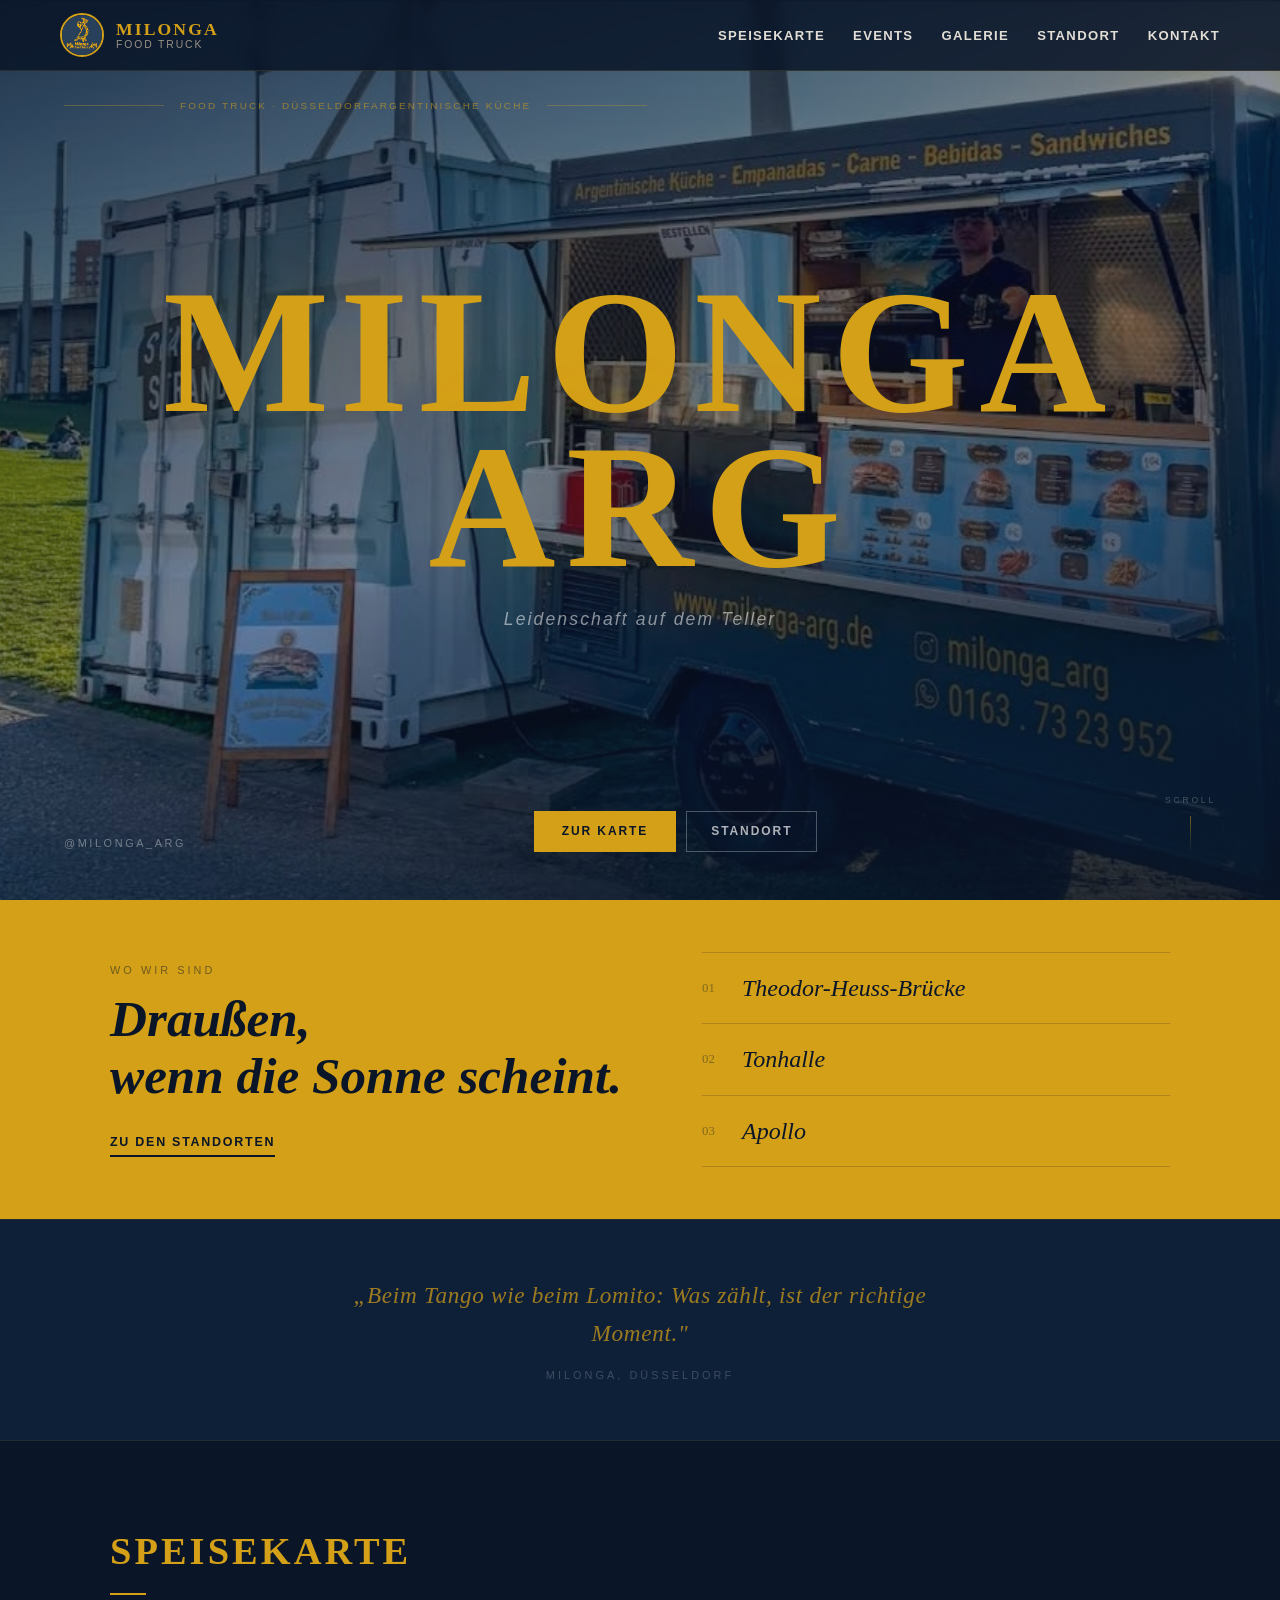
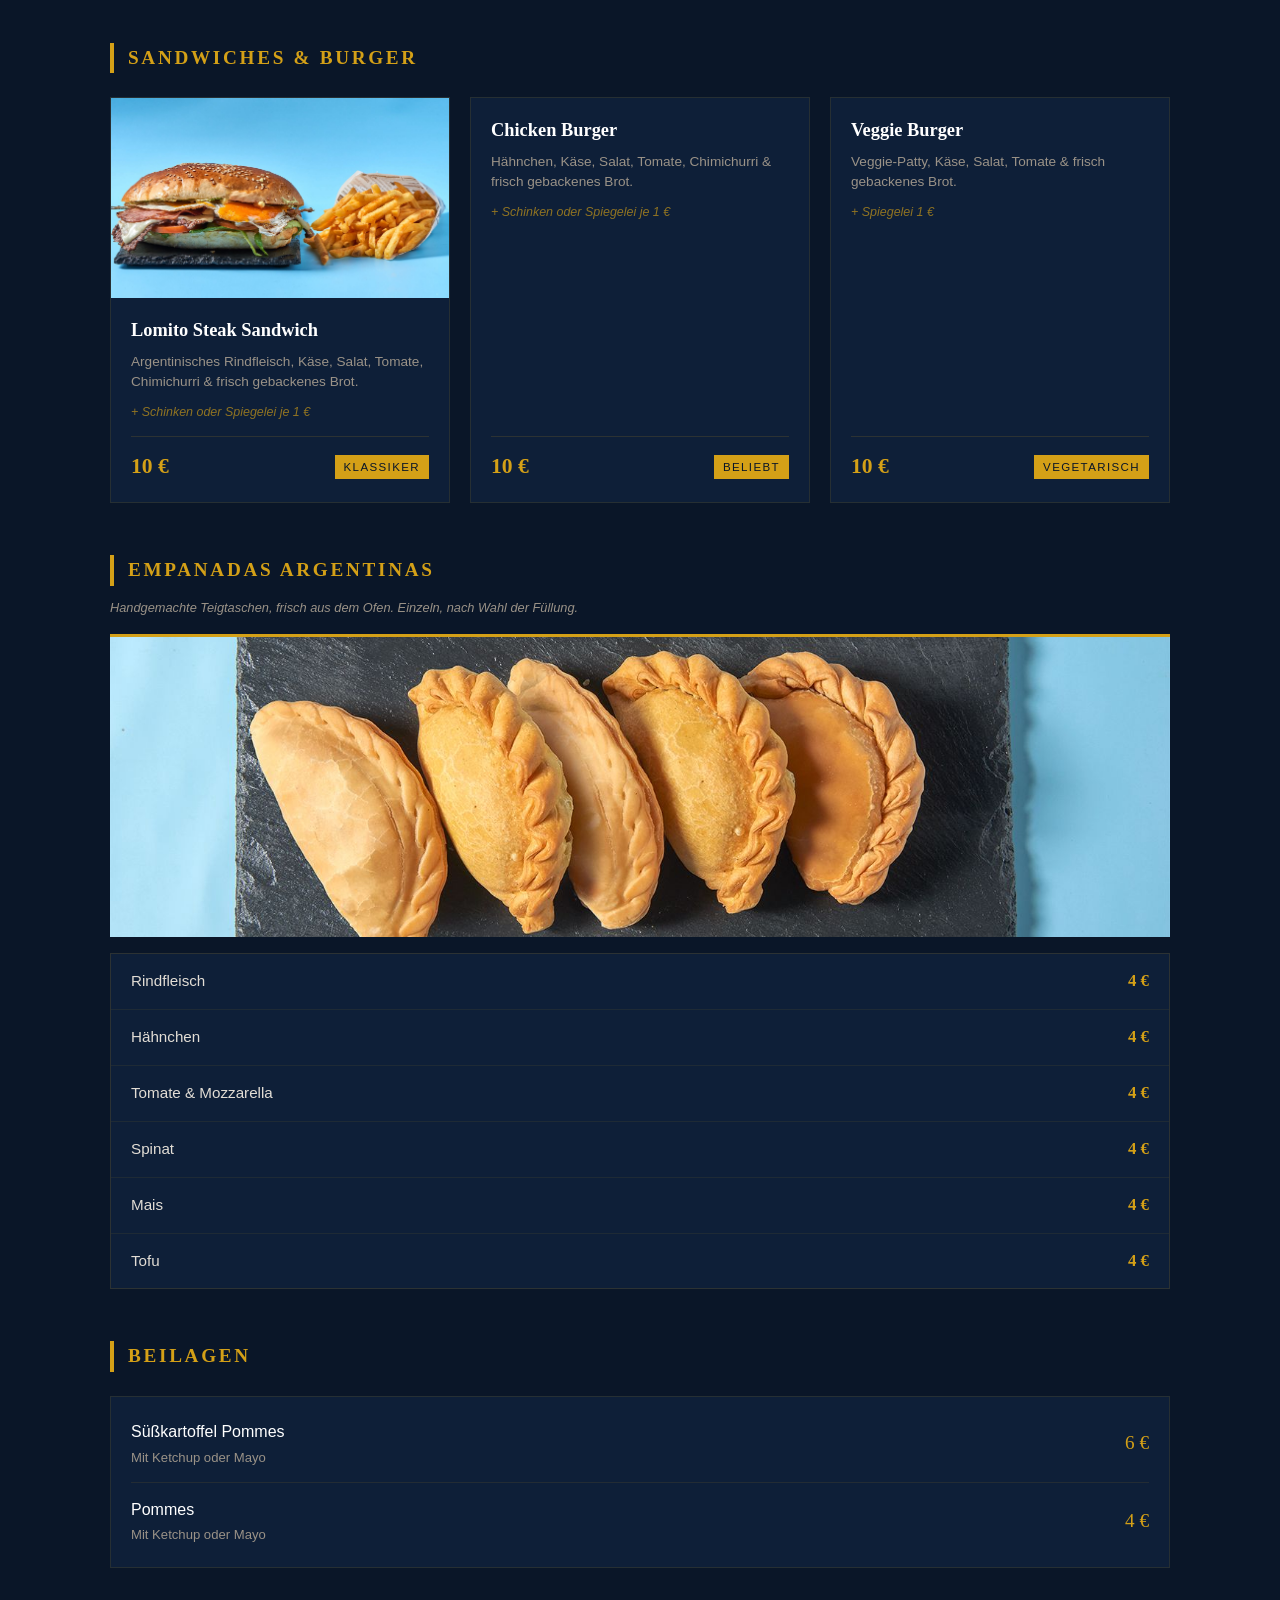
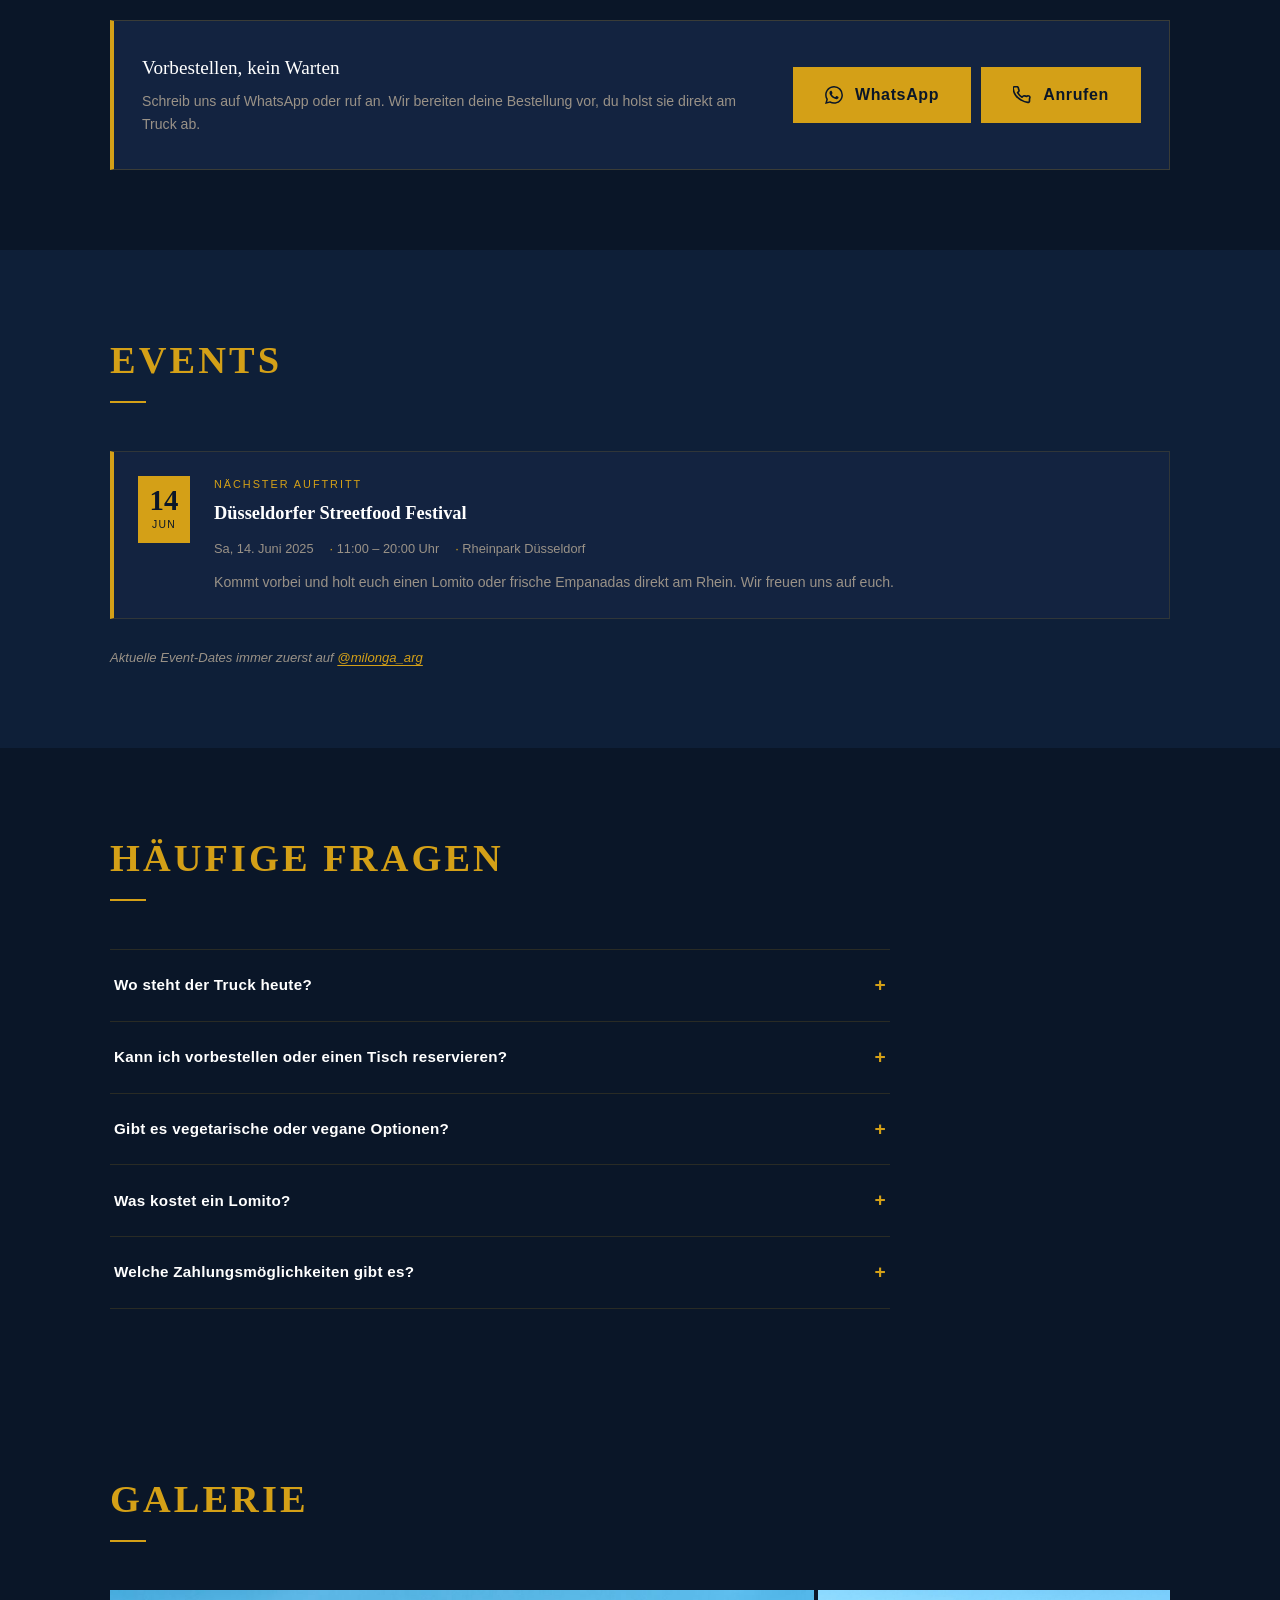
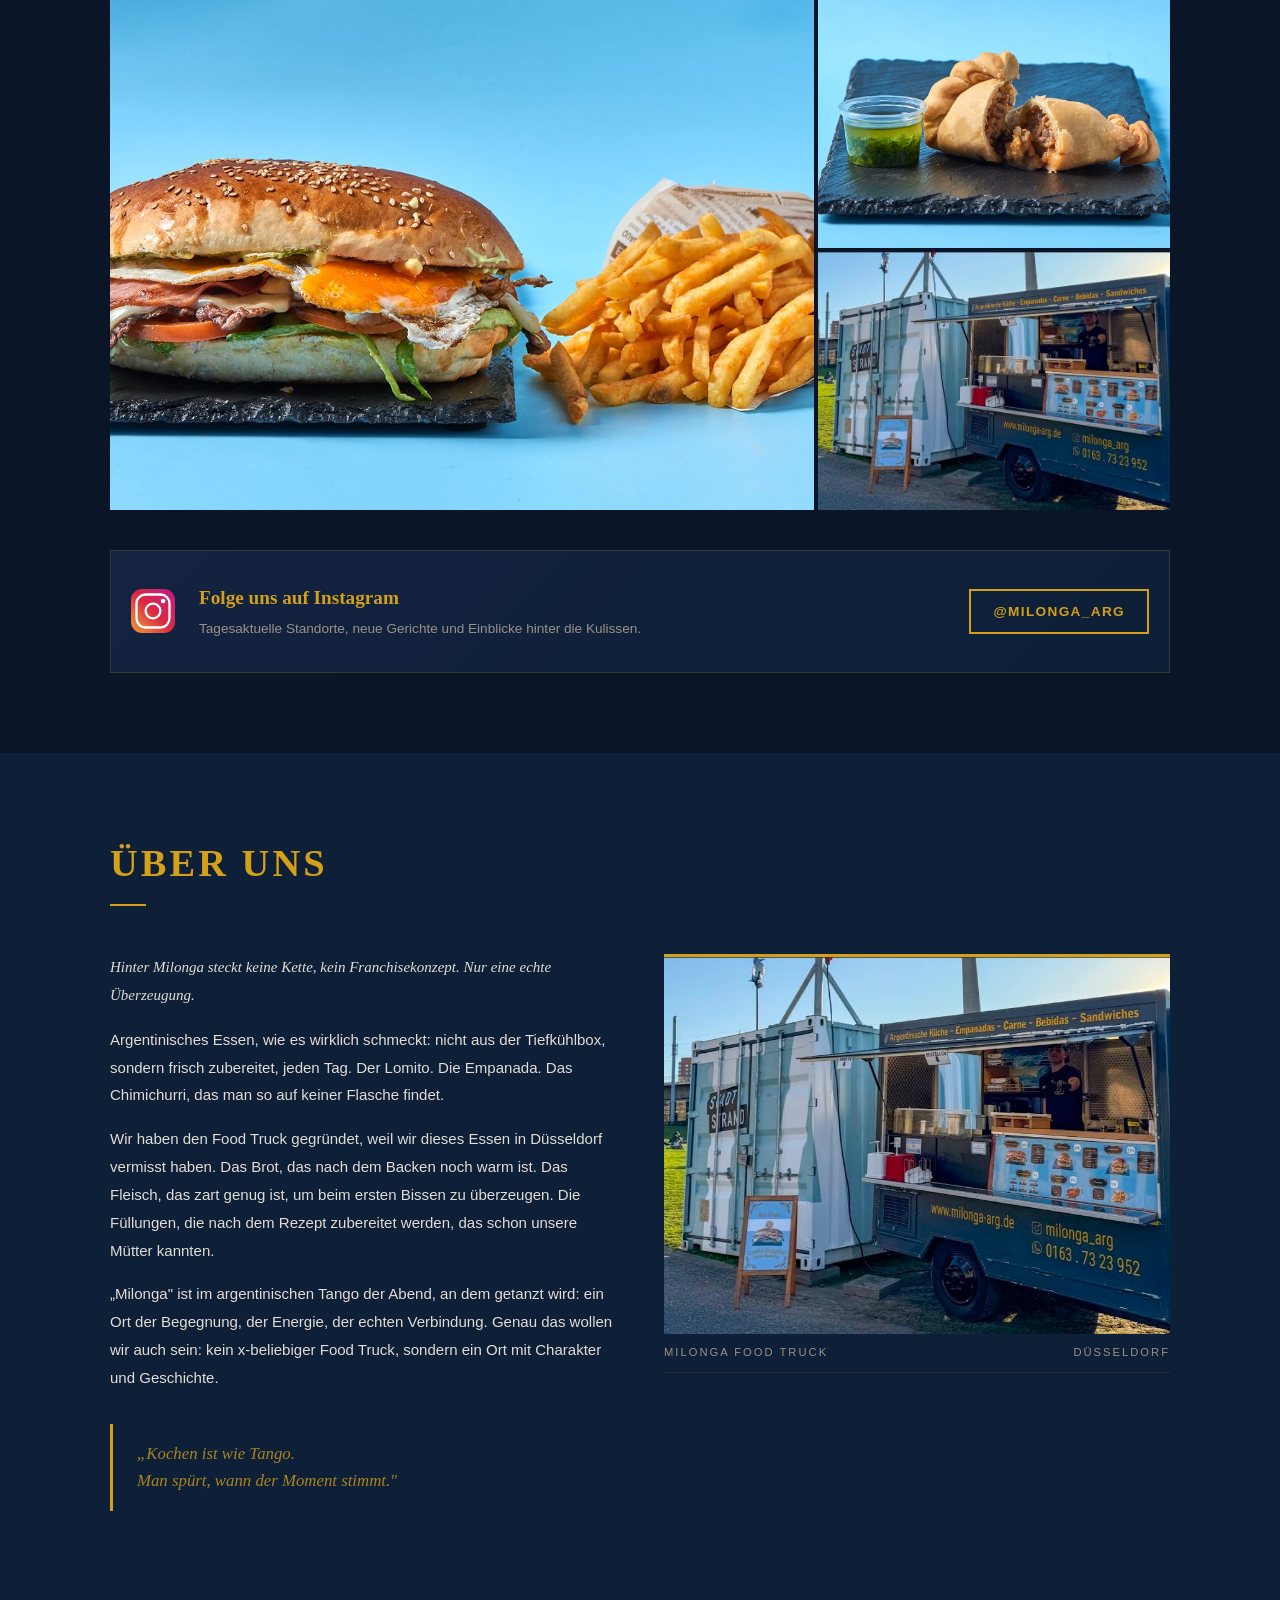
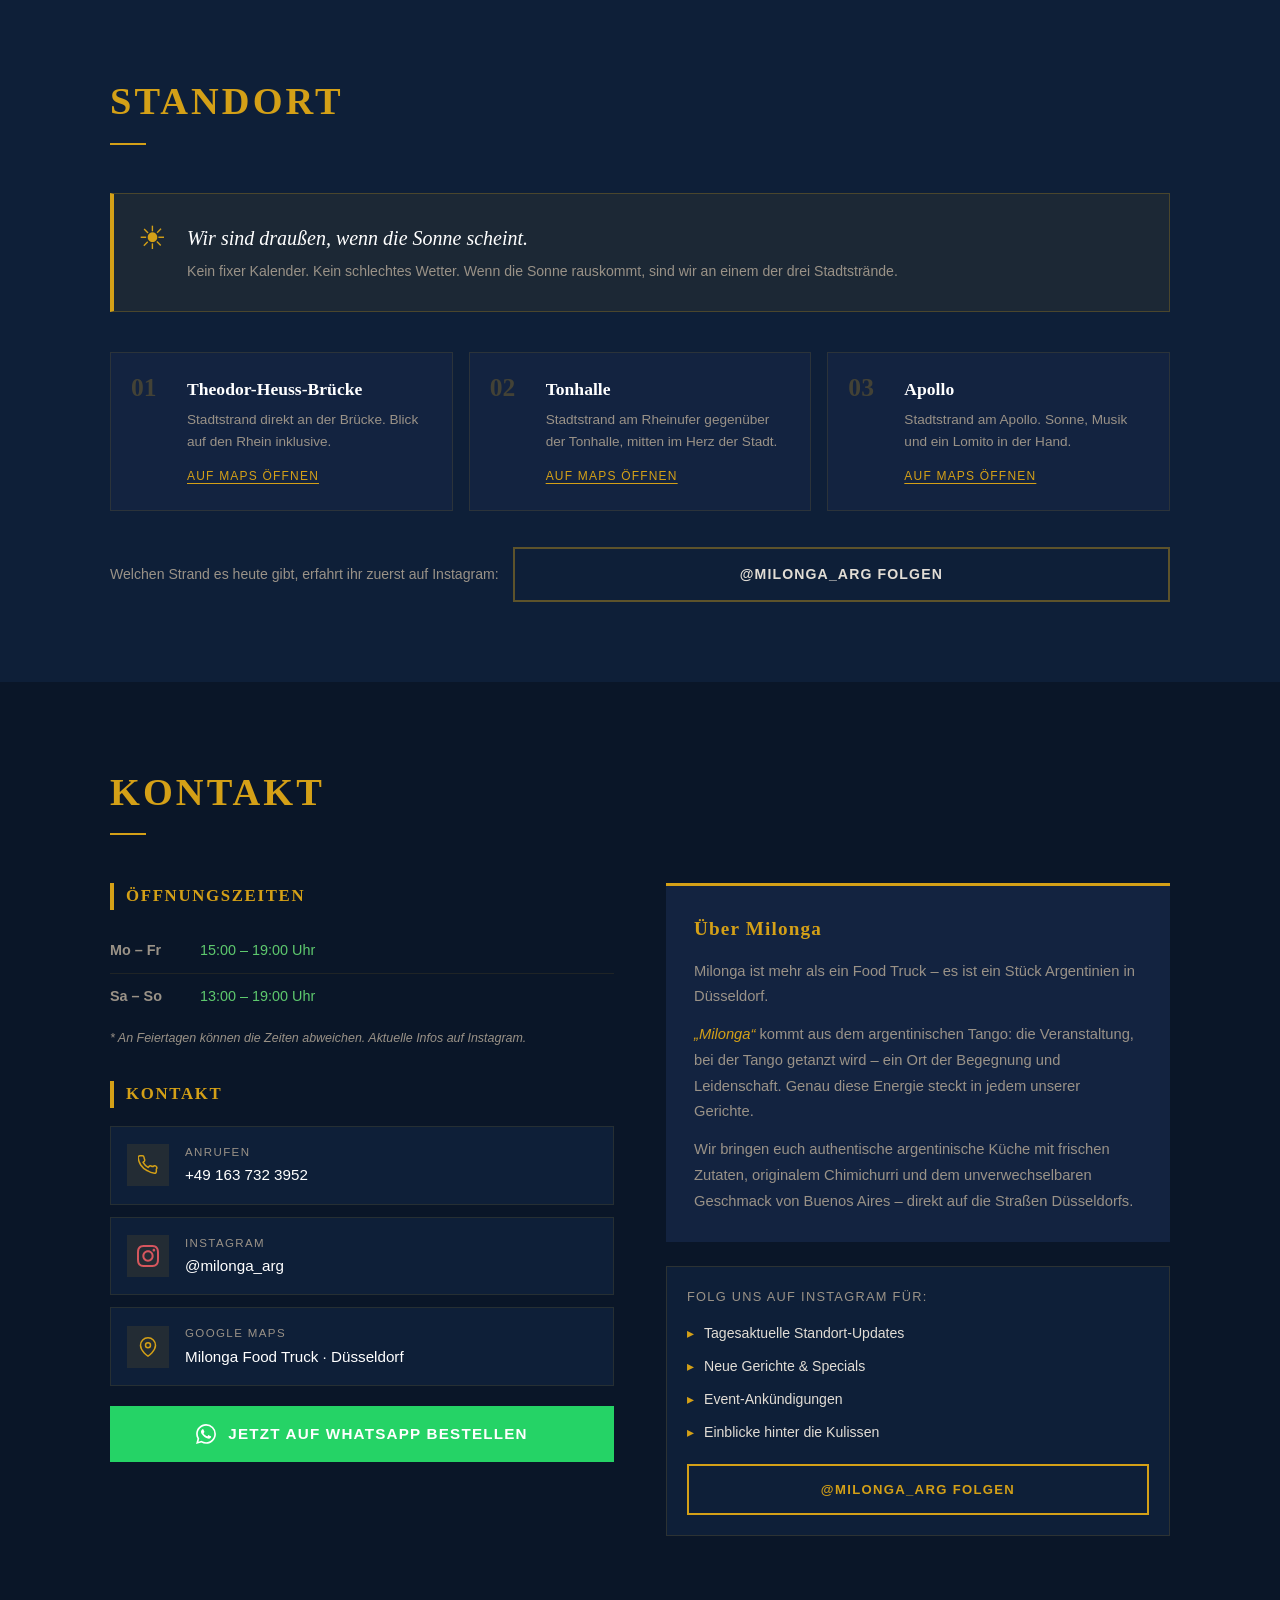
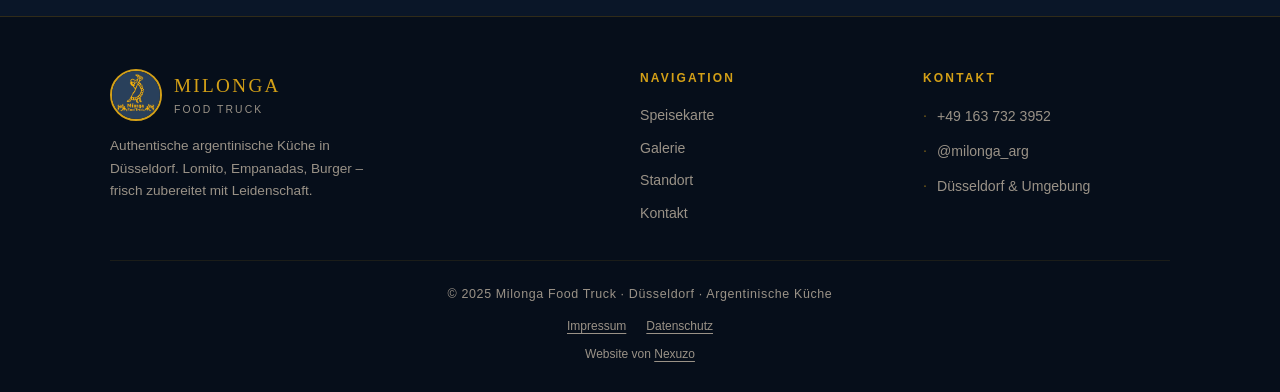
==== commit 79cd9acc: "Footer: Hinweis Website von Nexuzo Co-Authored-By: Claude Opus 5.5 <noreply@anthropic.com> Claude-Se" ====
--- a/index.html
+++ b/index.html
@@ -3,8 +3,8 @@
 <head>
   <meta charset="UTF-8">
   <meta name="viewport" content="width=device-width, initial-scale=1.0">
-  <meta name="description" content="Argentinischer Food Truck in Düsseldorf. Lomito, Empanadas & Chicken Burger frisch vom Grill. Standorte: Theodor-Heuss-Brücke, Tonhalle, Apollo. Aktuellen Standort auf Instagram checken.">
-  <meta name="keywords" content="Food Truck Düsseldorf, argentinisches Essen Düsseldorf, Lomito Düsseldorf, Empanadas Düsseldorf, Stadtstrand Düsseldorf, Theodor-Heuss-Brücke, Tonhalle Düsseldorf, Apollo Düsseldorf, argentinischer Food Truck, Rheinufer Essen, Street Food Düsseldorf, Lomito kaufen Düsseldorf, Empanadas kaufen Düsseldorf">
+  <meta name="description" content="Argentinischer Lomito, Empanadas & Burger ab 4 €. Food Truck am Düsseldorfer Rheinufer. Standort täglich auf Instagram, Vorbestellen per WhatsApp.">
+  <meta name="keywords" content="Food Truck Düsseldorf, argentinisches Essen Düsseldorf, Lomito Düsseldorf, Empanadas Düsseldorf, Stadtstrand Düsseldorf, argentinischer Food Truck, Rheinufer Essen, Street Food Düsseldorf, Lomito kaufen Düsseldorf, Empanadas kaufen Düsseldorf">
   <meta name="theme-color" content="#0A1628">
   <meta name="robots" content="index, follow">
   <link rel="canonical" href="https://milonga-foodtruck.de/">
@@ -19,7 +19,7 @@
   <meta property="og:type" content="restaurant">
   <meta property="og:url" content="https://milonga-foodtruck.de/">
   <meta property="og:title" content="Milonga Food Truck Düsseldorf | Lomito & Empanadas am Rheinufer">
-  <meta property="og:description" content="Lomito, Empanadas & Burger – frisch zubereitet an Düsseldorfs schönsten Stadtstrände. Theodor-Heuss-Brücke, Tonhalle, Apollo.">
+  <meta property="og:description" content="Argentinischer Lomito, Empanadas & Burger ab 4 €. Food Truck am Düsseldorfer Rheinufer. Standort täglich auf Instagram.">
   <meta property="og:image" content="https://milonga-foodtruck.de/img/foodtruck/ea262132-1000150678.jpg">
   <meta property="og:locale" content="de_DE">
   <meta property="og:site_name" content="Milonga Food Truck">
@@ -27,7 +27,7 @@
   <!-- Twitter Card -->
   <meta name="twitter:card" content="summary_large_image">
   <meta name="twitter:title" content="Milonga Food Truck Düsseldorf | Lomito & Empanadas am Rheinufer">
-  <meta name="twitter:description" content="Lomito, Empanadas & Burger – frisch zubereitet an Düsseldorfs Stadtstrände. Rheinufer, Theodor-Heuss-Brücke, Tonhalle, Apollo.">
+  <meta name="twitter:description" content="Argentinischer Lomito, Empanadas & Burger ab 4 €. Food Truck am Düsseldorfer Rheinufer. Standort täglich auf Instagram.">
   <meta name="twitter:image" content="https://milonga-foodtruck.de/img/foodtruck/ea262132-1000150678.jpg">
 
   <link rel="icon" href="img/logo/37cf4174-1000150687.jpg" type="image/jpeg">
@@ -50,7 +50,41 @@
     "paymentAccepted": "Cash, Credit Card",
     "currenciesAccepted": "EUR",
     "keywords": "Food Truck Düsseldorf, Lomito, Empanadas, argentinisches Essen, Rheinufer",
-    "hasMenu": "https://milonga-foodtruck.de/#speisekarte",
+    "hasMenu": {
+      "@type": "Menu",
+      "url": "https://milonga-foodtruck.de/#speisekarte",
+      "hasMenuSection": [
+        {
+          "@type": "MenuSection",
+          "name": "Sandwiches und Burger",
+          "hasMenuItem": [
+            { "@type": "MenuItem", "name": "Lomito Steak Sandwich", "description": "Argentinisches Rindfleisch, Käse, Salat, Tomate, Chimichurri und frisch gebackenes Brot", "offers": { "@type": "Offer", "price": "10.00", "priceCurrency": "EUR" } },
+            { "@type": "MenuItem", "name": "Chicken Burger", "description": "Hähnchen, Käse, Salat, Tomate, Chimichurri und frisch gebackenes Brot", "offers": { "@type": "Offer", "price": "10.00", "priceCurrency": "EUR" } },
+            { "@type": "MenuItem", "name": "Veggie Burger", "description": "Veggie-Patty, Käse, Salat, Tomate und frisch gebackenes Brot", "suitableForDiet": "https://schema.org/VegetarianDiet", "offers": { "@type": "Offer", "price": "10.00", "priceCurrency": "EUR" } }
+          ]
+        },
+        {
+          "@type": "MenuSection",
+          "name": "Empanadas Argentinas",
+          "hasMenuItem": [
+            { "@type": "MenuItem", "name": "Empanada Rindfleisch", "offers": { "@type": "Offer", "price": "4.00", "priceCurrency": "EUR" } },
+            { "@type": "MenuItem", "name": "Empanada Hähnchen", "offers": { "@type": "Offer", "price": "4.00", "priceCurrency": "EUR" } },
+            { "@type": "MenuItem", "name": "Empanada Tomate und Mozzarella", "suitableForDiet": "https://schema.org/VegetarianDiet", "offers": { "@type": "Offer", "price": "4.00", "priceCurrency": "EUR" } },
+            { "@type": "MenuItem", "name": "Empanada Spinat", "suitableForDiet": "https://schema.org/VegetarianDiet", "offers": { "@type": "Offer", "price": "4.00", "priceCurrency": "EUR" } },
+            { "@type": "MenuItem", "name": "Empanada Mais", "suitableForDiet": "https://schema.org/VegetarianDiet", "offers": { "@type": "Offer", "price": "4.00", "priceCurrency": "EUR" } },
+            { "@type": "MenuItem", "name": "Empanada Tofu", "suitableForDiet": "https://schema.org/VegetarianDiet", "offers": { "@type": "Offer", "price": "4.00", "priceCurrency": "EUR" } }
+          ]
+        },
+        {
+          "@type": "MenuSection",
+          "name": "Beilagen",
+          "hasMenuItem": [
+            { "@type": "MenuItem", "name": "Süßkartoffel Pommes", "offers": { "@type": "Offer", "price": "6.00", "priceCurrency": "EUR" } },
+            { "@type": "MenuItem", "name": "Pommes", "offers": { "@type": "Offer", "price": "4.00", "priceCurrency": "EUR" } }
+          ]
+        }
+      ]
+    },
     "image": "https://milonga-foodtruck.de/img/foodtruck/ea262132-1000150678.jpg",
     "address": {
       "@type": "PostalAddress",
@@ -850,6 +884,7 @@
         <a href="impressum.html">Impressum</a>
         <a href="datenschutz.html">Datenschutz</a>
       </div>
+      <p style="font-size:0.75rem;color:var(--text-dim);">Website von <a href="https://nexuzo.de" target="_blank" rel="noopener" style="color:inherit;text-decoration:underline;text-underline-offset:3px;">Nexuzo</a></p>
     </div>
   </div>
 </footer>
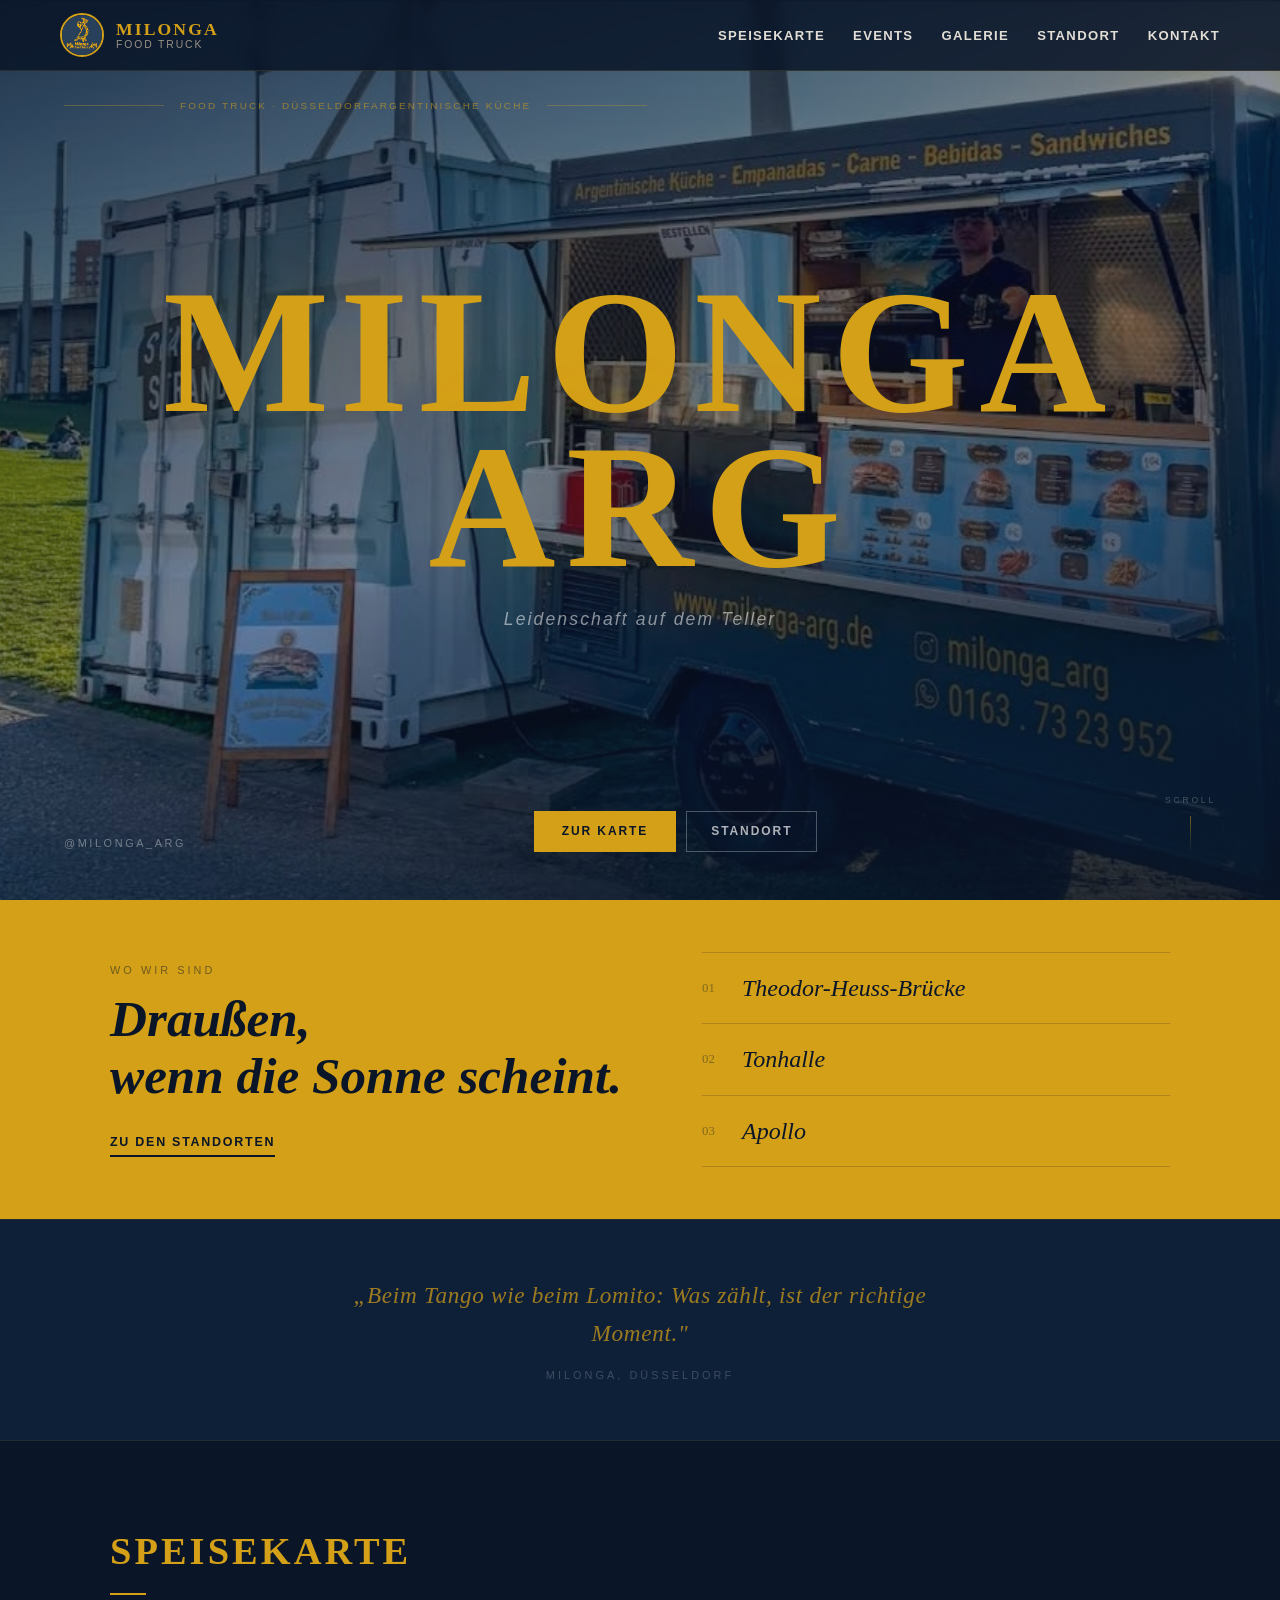
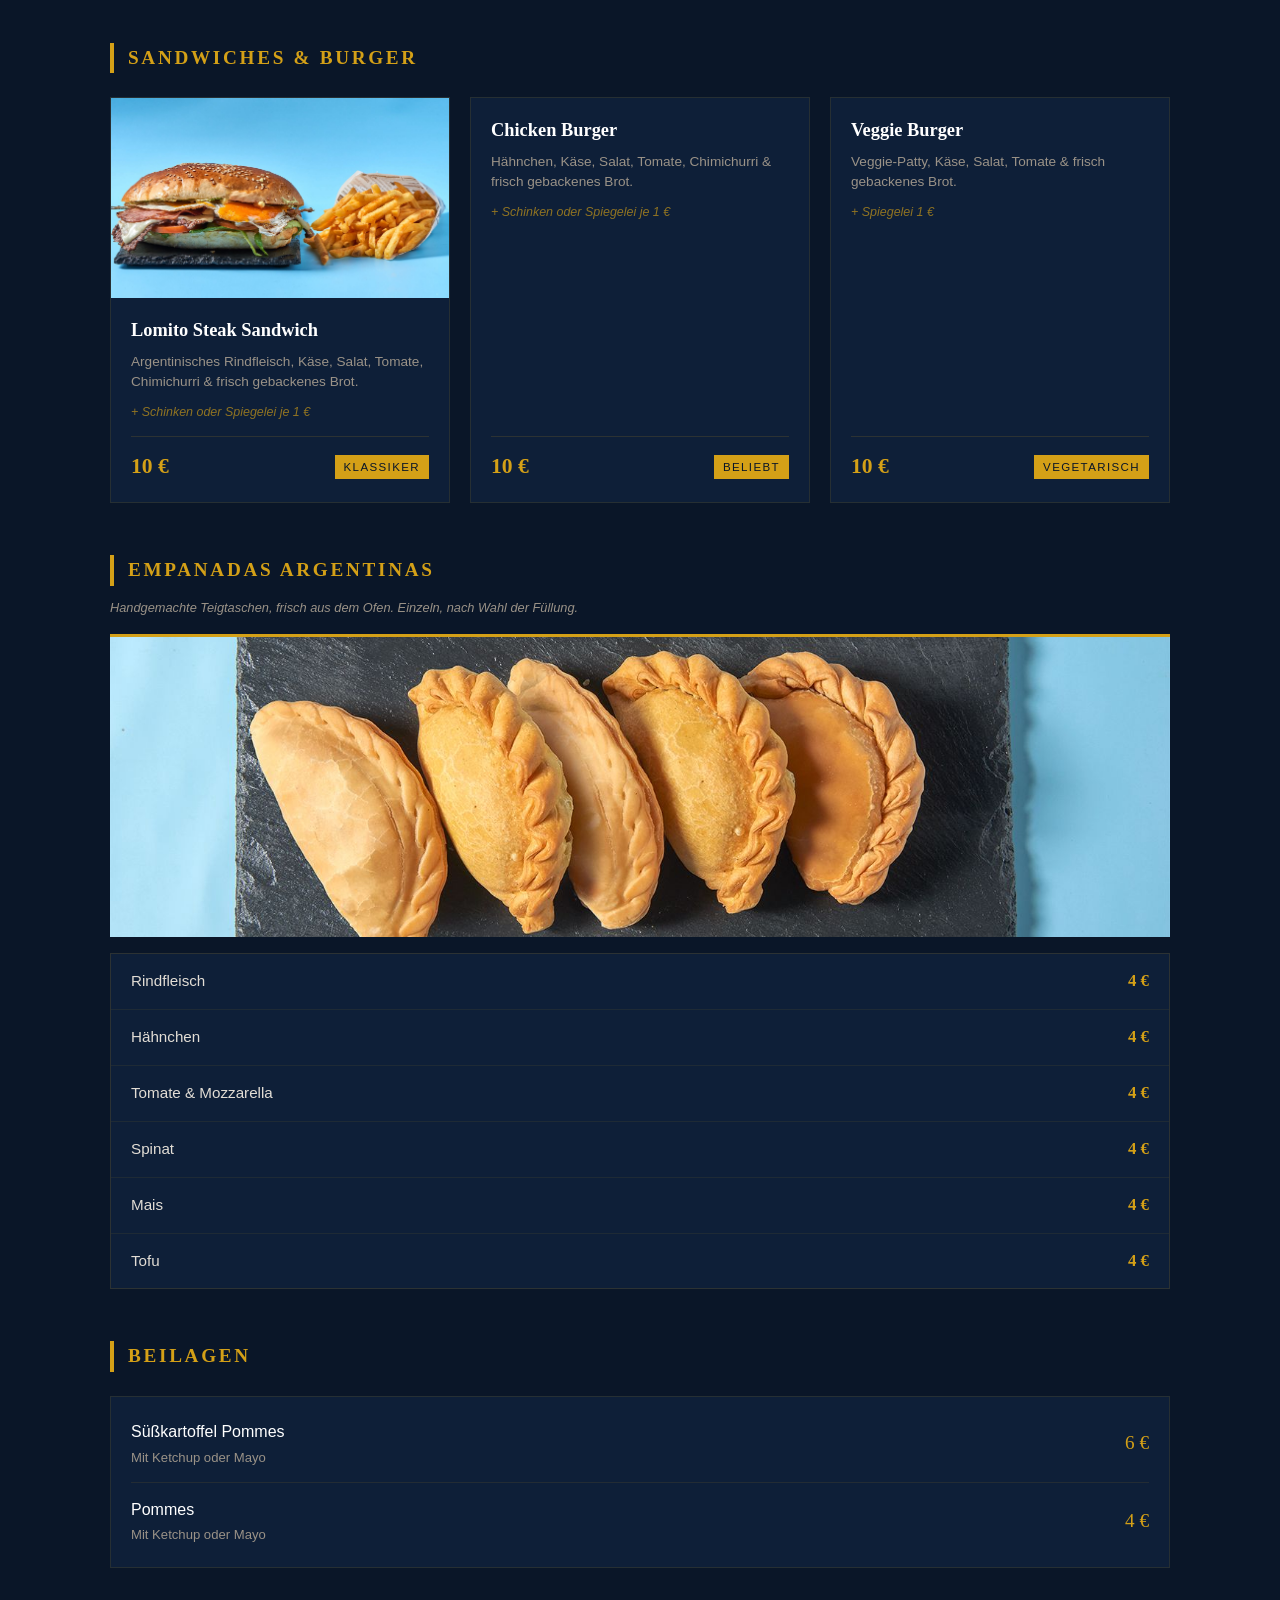
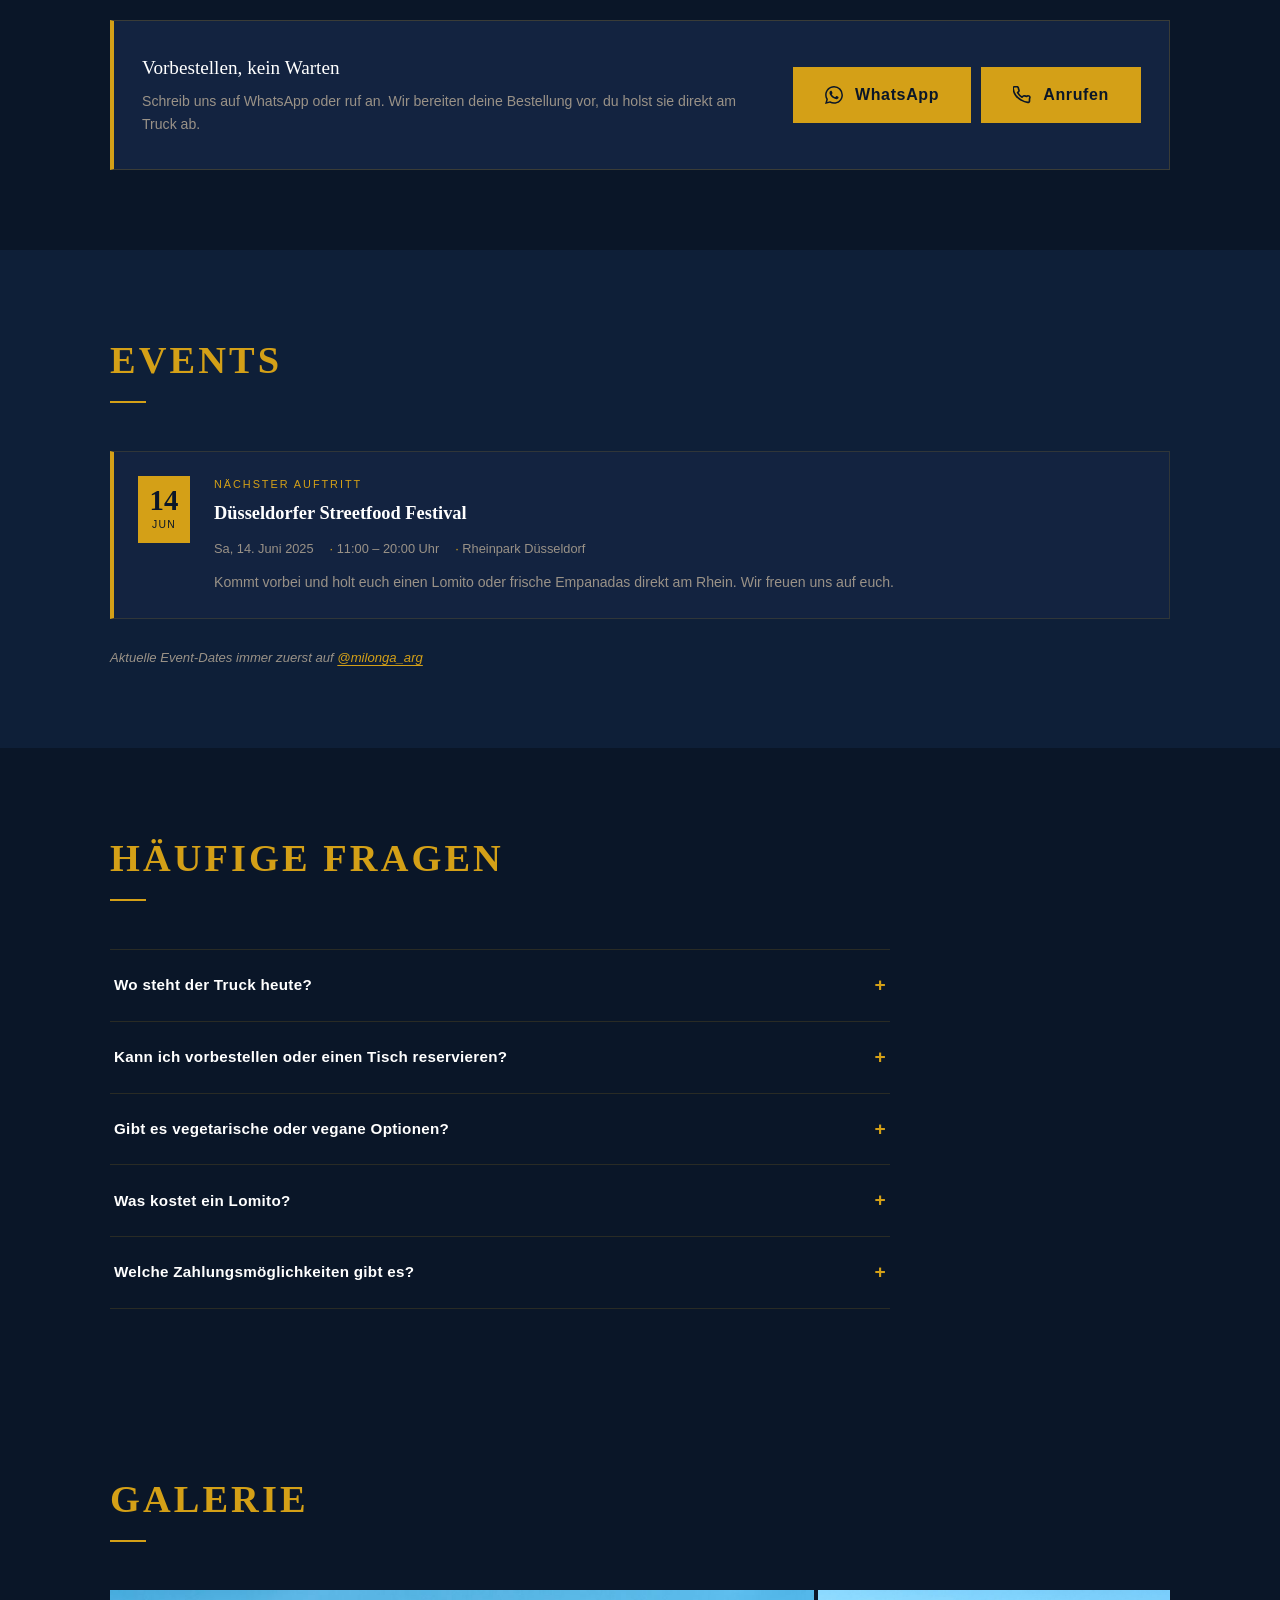
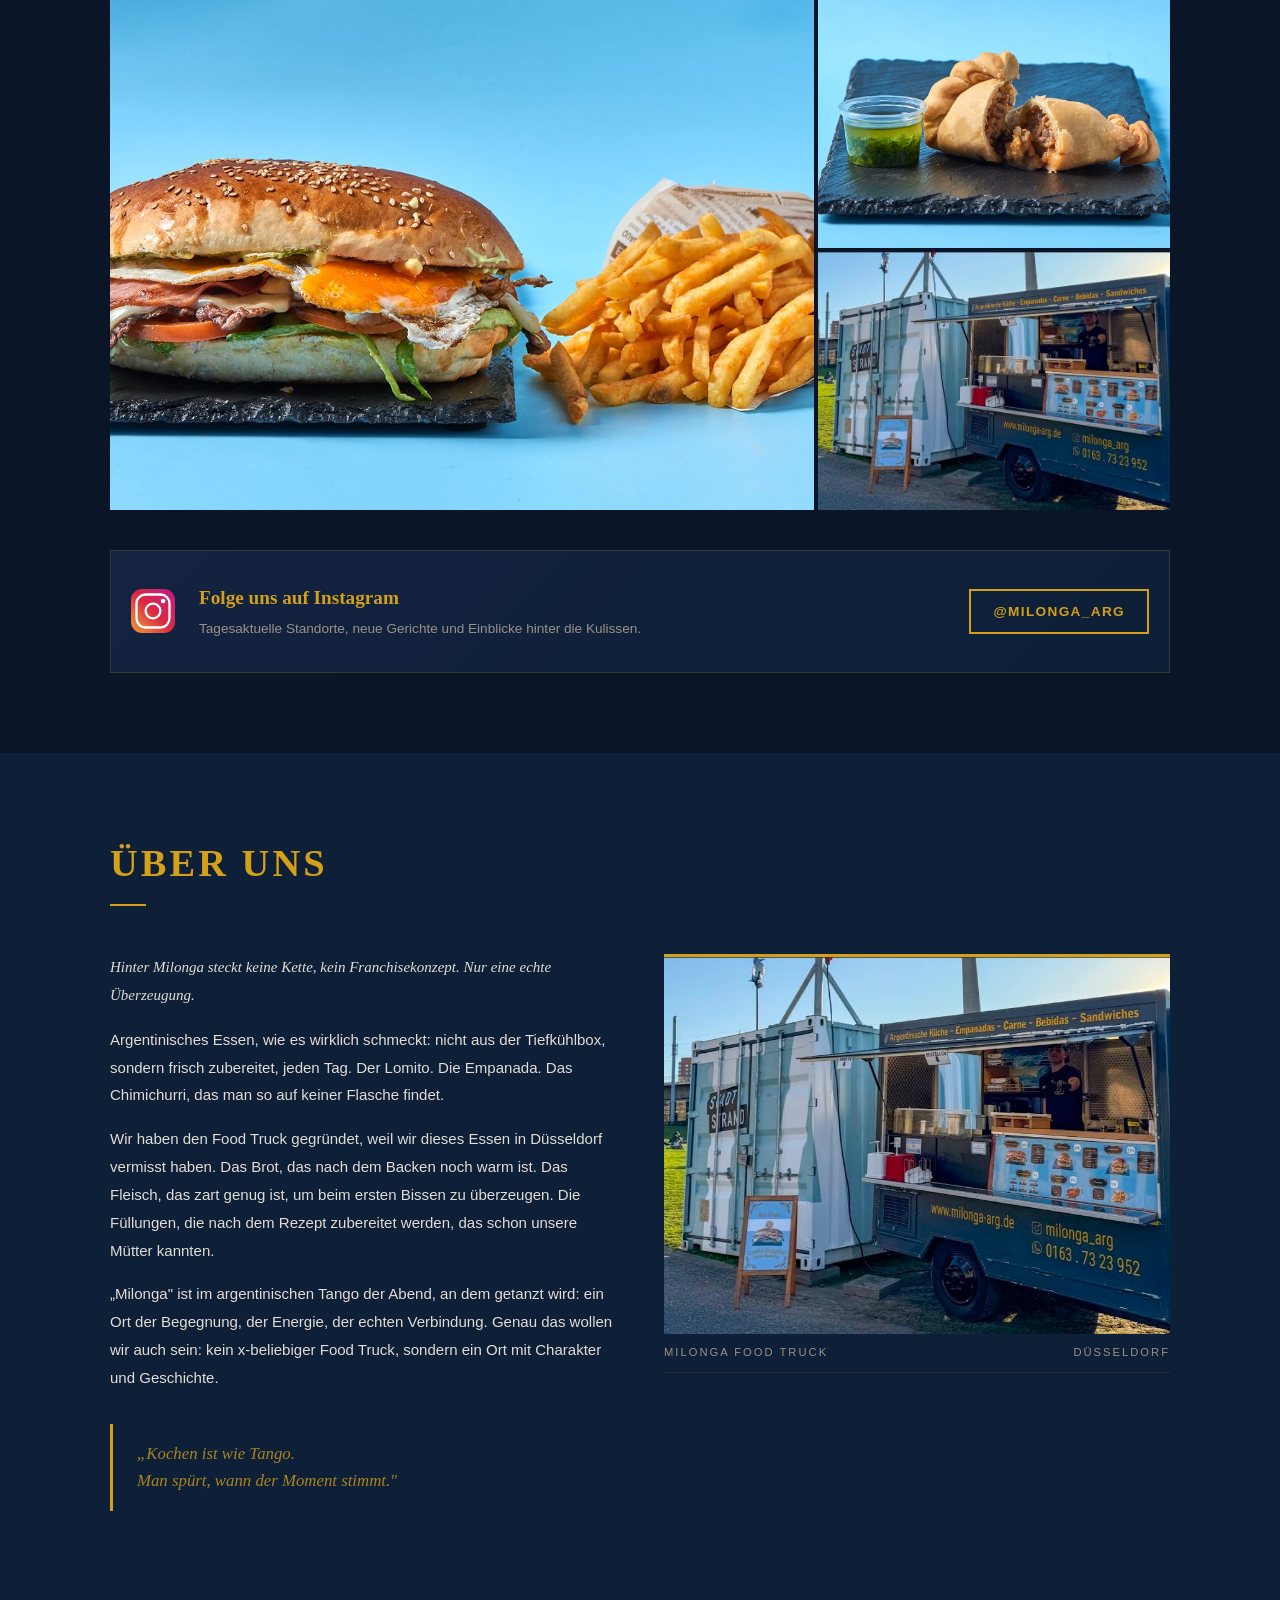
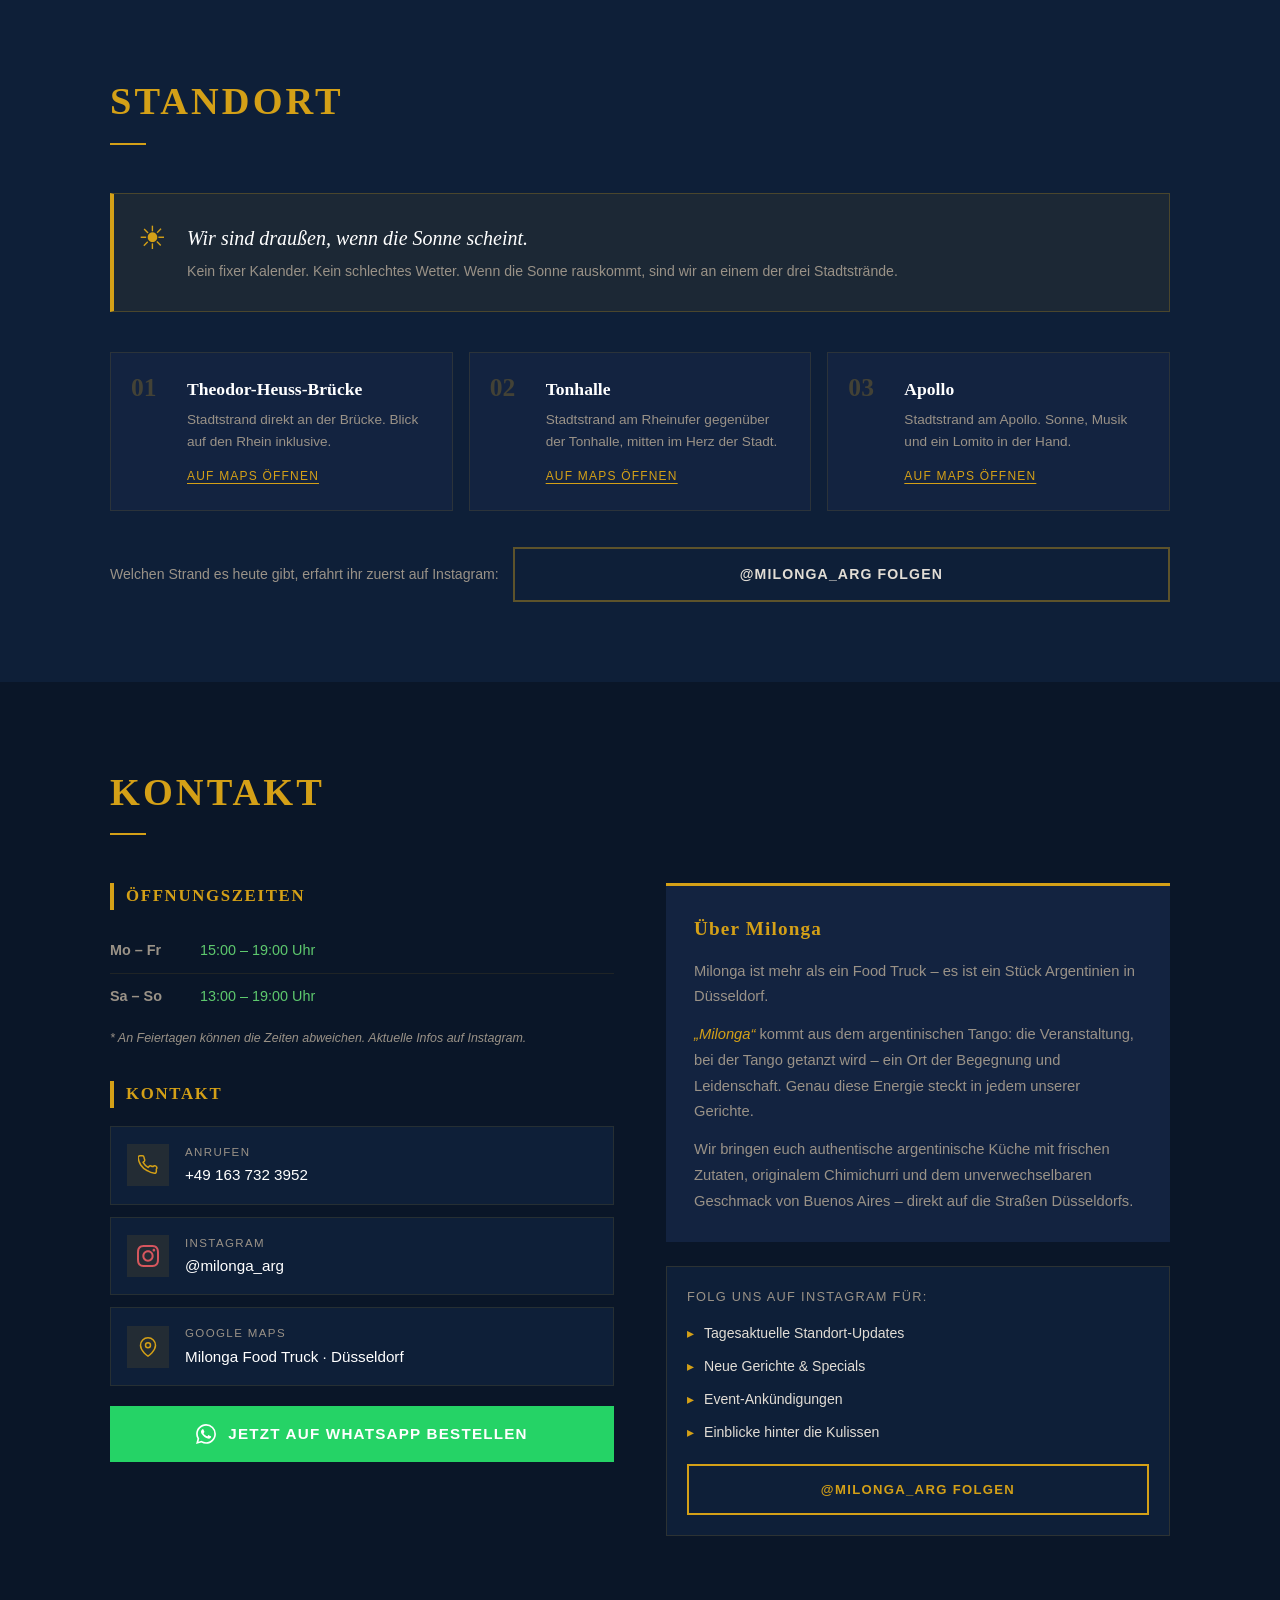
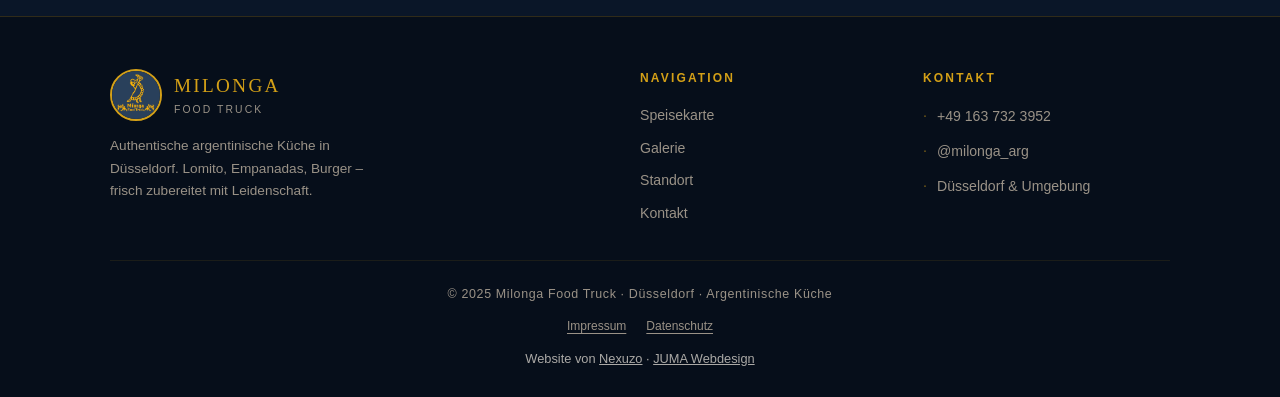
==== commit 042105ce: "Footer: Link zu Nexuzo und JUMA Webdesign" ====
--- a/index.html
+++ b/index.html
@@ -884,9 +884,9 @@
         <a href="impressum.html">Impressum</a>
         <a href="datenschutz.html">Datenschutz</a>
       </div>
-      <p style="font-size:0.75rem;color:var(--text-dim);">Website von <a href="https://nexuzo.de" target="_blank" rel="noopener" style="color:inherit;text-decoration:underline;text-underline-offset:3px;">Nexuzo</a></p>
-    </div>
-  </div>
+    </div>
+  </div>
+  <p style="text-align:center;font-size:.8rem;opacity:.75;margin:12px 0 0;padding:0 16px">Website von <a href="https://nexuzo.de" rel="noopener" style="color:inherit;text-decoration:underline">Nexuzo</a> &middot; <a href="https://juma-webui.de" rel="noopener" style="color:inherit;text-decoration:underline">JUMA Webdesign</a></p>
 </footer>
 
 <script src="js/main.js"></script>
